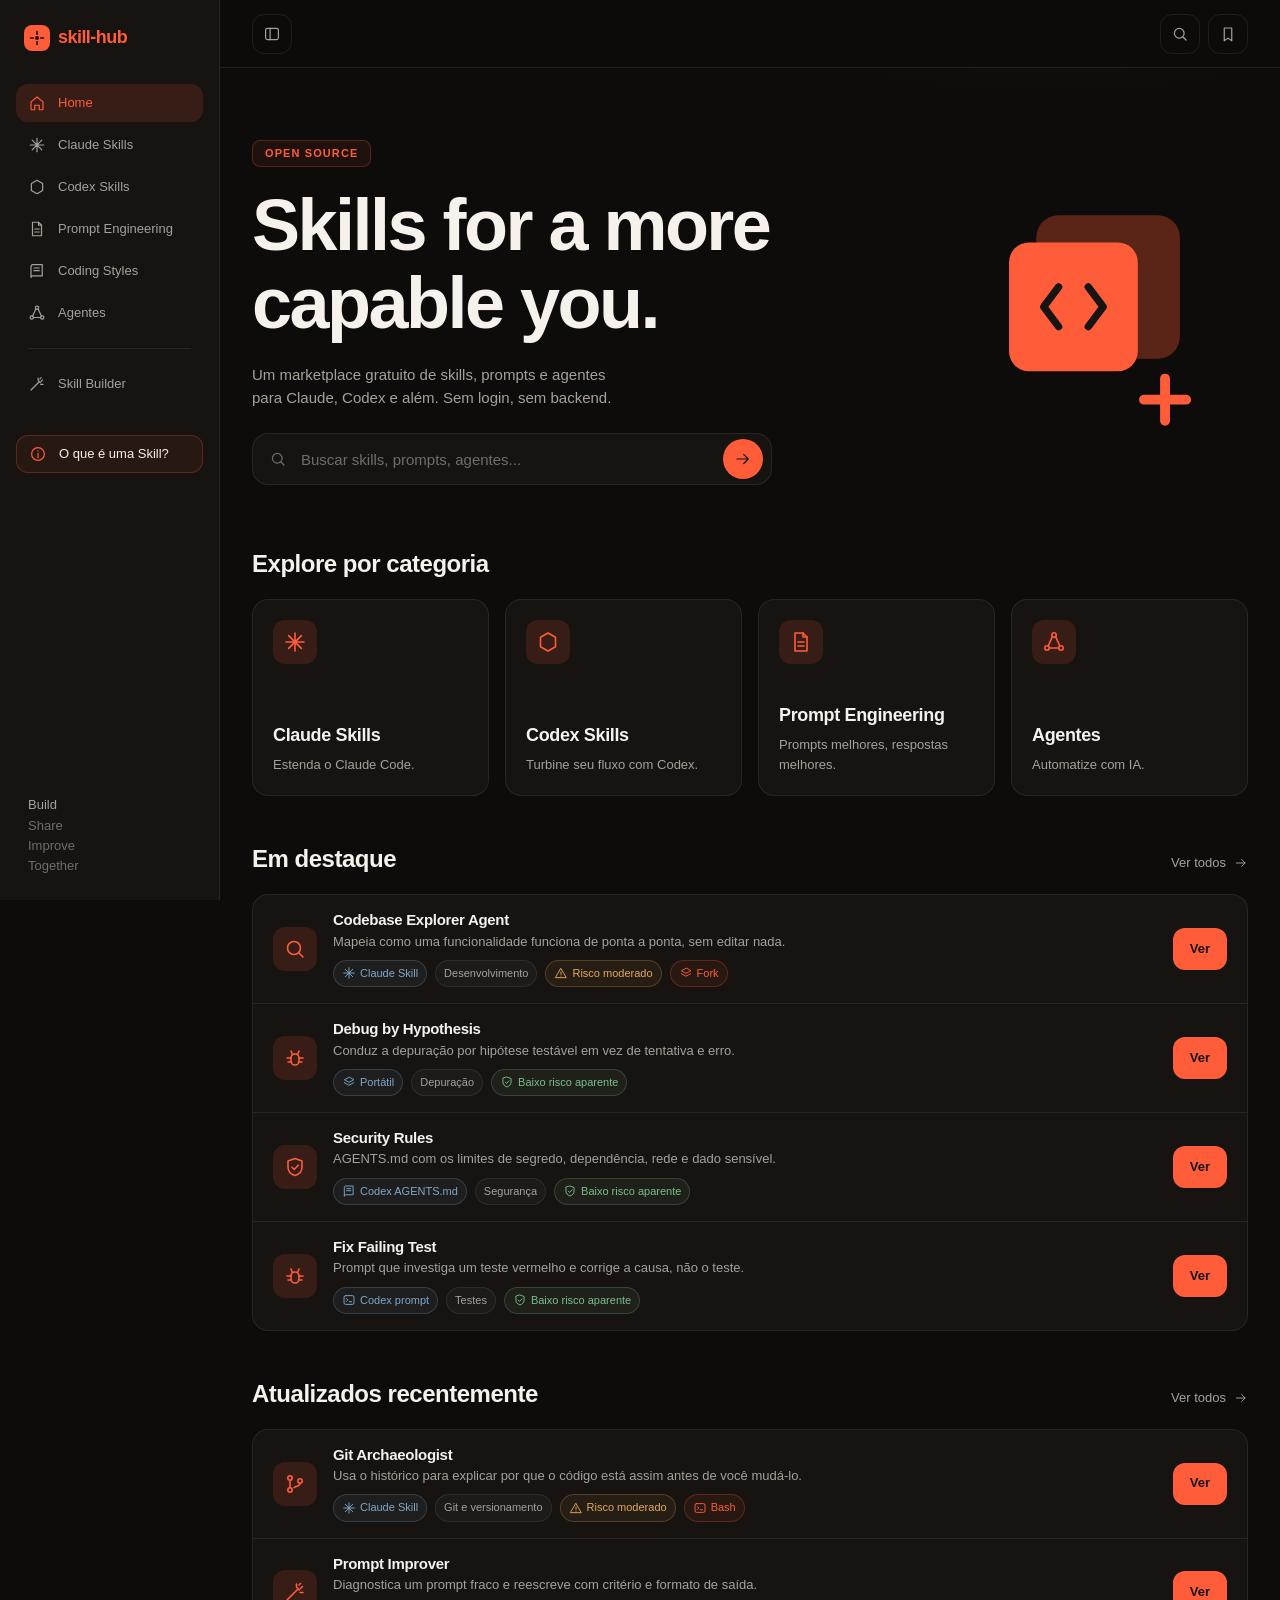
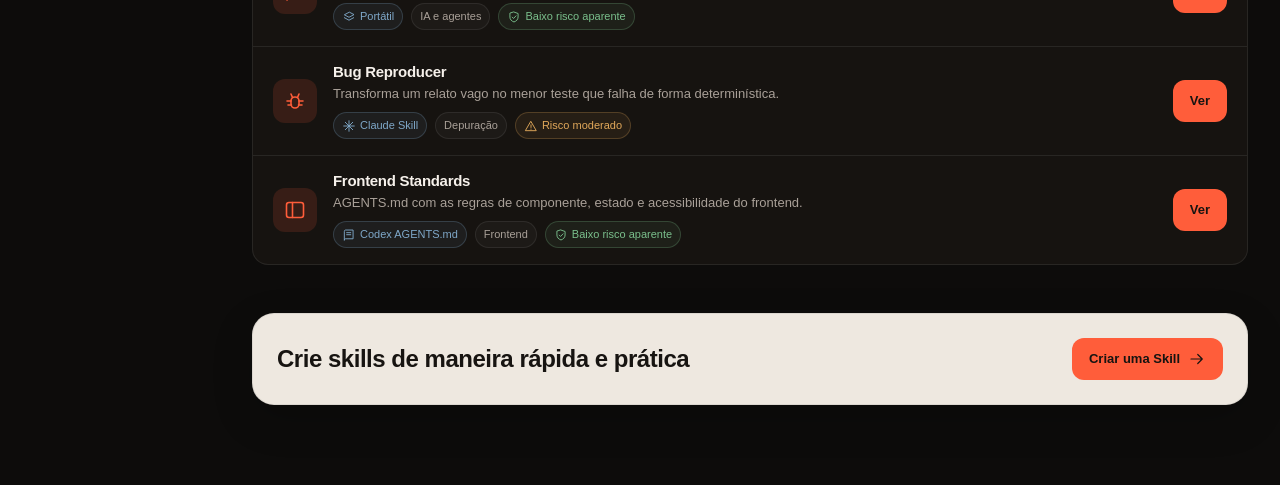
==== index.html @ 590c9e07 "feat: Skill Hub — marketplace estático de Skills, builder e coleções Aplicação de HTML, CSS e JavaSc" ====
<!doctype html>
<html lang="pt-BR">
<head>
  <meta charset="utf-8">
  <meta name="viewport" content="width=device-width,initial-scale=1">
  <title>Skill Hub — Marketplace gratuito de Skills</title>
  <meta name="description" content="Marketplace gratuito e estático de Claude Skills, Codex Skills, prompts e agentes, com um Skill Builder guiado para Claude Code. Sem login, sem backend.">
  <meta name="color-scheme" content="dark">
  <meta name="theme-color" content="#0d0c0b">

  <meta property="og:type" content="website">
  <meta property="og:title" content="Skill Hub — Marketplace gratuito de Skills">
  <meta property="og:description" content="Descubra, inspecione e crie Skills para Claude Code e Codex. Estático, gratuito e sem cadastro.">
  <meta property="og:image" content="assets/og-cover.svg">
  <meta name="twitter:card" content="summary_large_image">

  <link rel="icon" href="data:image/svg+xml,<svg xmlns='http://www.w3.org/2000/svg' viewBox='0 0 32 32'><rect width='32' height='32' rx='8' fill='%23ff5d3a'/><circle cx='16' cy='16' r='3.4' fill='%23171411'/><path d='M16 6v3.6M16 22.4V26M6 16h3.6M22.4 16H26' stroke='%23171411' stroke-width='3' stroke-linecap='round'/></svg>">

  <link rel="stylesheet" href="assets/css/01-tokens.css">
  <link rel="stylesheet" href="assets/css/02-base.css">
  <link rel="stylesheet" href="assets/css/03-layout.css">
  <link rel="stylesheet" href="assets/css/04-components.css">
  <link rel="stylesheet" href="assets/css/05-pages.css">
  <link rel="stylesheet" href="assets/css/06-utilities.css">
  <link rel="stylesheet" href="assets/css/07-responsive.css">
</head>
<body>
  <a class="u-skip-link" href="#app">Ir para o conteúdo</a>

  <div class="app-shell">
    <aside class="sidebar" id="sidebar">
      <a class="brand" href="#/home">
        <span class="brand__mark" data-icon="hub" aria-hidden="true"></span>
        <span class="brand__word">skill-hub</span>
      </a>

      <nav class="nav" id="main-nav" aria-label="Navegação principal">
        <a class="nav__link" href="#/home" data-route="home" data-icon="home"><span>Home</span></a>
        <a class="nav__link" href="#/claude-skills" data-route="claude-skills" data-icon="sparkle"><span>Claude Skills</span></a>
        <a class="nav__link" href="#/codex-skills" data-route="codex-skills" data-icon="hexagon"><span>Codex Skills</span></a>
        <a class="nav__link" href="#/prompt-engineering" data-route="prompt-engineering" data-icon="doc"><span>Prompt Engineering</span></a>
        <a class="nav__link" href="#/coding-styles" data-route="coding-styles" data-icon="book"><span>Coding Styles</span></a>
        <a class="nav__link" href="#/agents" data-route="agents" data-icon="graph"><span>Agentes</span></a>
        <span class="nav__divider" aria-hidden="true"></span>
        <a class="nav__link" href="#/skill-builder" data-route="skill-builder" data-icon="wand"><span>Skill Builder</span></a>
      </nav>

      <a class="sidebar__cta" href="#/what-is-a-skill" data-route="what-is-a-skill" data-icon="info">
        <span>O que é uma Skill?</span>
      </a>

      <div class="sidebar__footer">
        <span>Build</span>
        <span>Share</span>
        <span>Improve</span>
        <span>Together</span>
      </div>
    </aside>

    <main class="main">
      <header class="topbar">
        <button class="btn btn--icon topbar__toggle" id="sidebar-toggle" type="button"
                data-icon="panel" aria-controls="sidebar" aria-expanded="true"
                aria-label="Recolher menu" title="Recolher menu"></button>
        <div class="topbar__lead" id="topbar-lead"></div>
        <div class="topbar__actions" id="topbar-actions"></div>
      </header>
      <div class="page" id="app" tabindex="-1"></div>
    </main>
  </div>

  <div class="toast" id="toast" role="status" aria-live="polite"></div>
  <div id="dialog-root"></div>

  <noscript>
    <p class="noscript">O Skill Hub renderiza o catálogo e o Skill Builder no próprio navegador, sem backend. Ative o JavaScript para usá-lo.</p>
  </noscript>

  <script src="assets/js/data/claude-skills.js"></script>
  <script src="assets/js/data/claude-extra.js"></script>
  <script src="assets/js/data/codex-skills.js"></script>
  <script src="assets/js/data/codex-extra.js"></script>
  <script src="assets/js/data/prompts.js"></script>
  <script src="assets/js/data/prompts-extra.js"></script>
  <script src="assets/js/data/agents.js"></script>
  <script src="assets/js/data/agents-extra.js"></script>
  <script src="assets/js/data/coding-styles.js"></script>
  <script src="assets/js/core.js"></script>
  <script src="assets/js/icons.js"></script>
  <script src="assets/js/formats.js"></script>
  <script src="assets/js/zip.js"></script>
  <script src="assets/js/markdown.js"></script>
  <script src="assets/js/components.js"></script>
  <script src="assets/js/catalog.js"></script>
  <script src="assets/js/router.js"></script>
  <script src="assets/js/pages/home.js"></script>
  <script src="assets/js/pages/listing.js"></script>
  <script src="assets/js/pages/detail.js"></script>
  <script src="assets/js/builder/state.js"></script>
  <script src="assets/js/builder/serialize.js"></script>
  <script src="assets/js/builder/validate.js"></script>
  <script src="assets/js/builder/steps.js"></script>
  <script src="assets/js/builder/export.js"></script>
  <script src="assets/js/pages/builder.js"></script>
  <script src="assets/js/deck/camera.js"></script>
  <script src="assets/js/deck/steps.js"></script>
  <script src="assets/js/pages/deck.js"></script>
  <script src="assets/js/pages/coding-styles.js"></script>
  <script src="assets/js/app.js"></script>
</body>
</html>
---- assets/css/01-tokens.css ----
/* ==========================================================================
   01 · Tokens — única fonte de verdade visual do Skill Hub.
   Referência: docs/DESIGN_SYSTEM.md §2–§6, §20. Nenhum valor visual novo deve
   ser escrito fora deste arquivo quando existir token equivalente (ADR-005).
   ========================================================================== */

:root {
  color-scheme: dark;

  /* --- Neutros escuros ---------------------------------------------------- */
  --color-bg: #0d0c0b;
  --color-bg-soft: #11100e;
  --color-bg-blur: rgba(13, 12, 11, .88);
  --color-surface: #161310;
  --color-surface-2: #1c1815;
  --color-surface-3: #241e1a;
  --color-border: rgba(255, 255, 255, .08);
  --color-border-strong: rgba(255, 255, 255, .14);
  --color-overlay: rgba(6, 5, 5, .68);

  /* --- Accent ------------------------------------------------------------- */
  --color-accent: #ff5d3a;
  --color-accent-hover: #ff704f;
  --color-accent-deep: #a83e25;
  --color-accent-soft: rgba(255, 93, 58, .14);
  --color-accent-faint: rgba(255, 93, 58, .08);
  --color-accent-line: rgba(255, 93, 58, .25);
  --color-accent-rail: rgba(255, 93, 58, .55);
  --color-accent-ring: rgba(255, 93, 58, .1);

  /* --- Claros ------------------------------------------------------------- */
  --color-paper: #eee8e0;
  --color-paper-2: #f7f2ec;
  --color-paper-border: rgba(0, 0, 0, .08);
  --color-ink: #171411;
  --color-ink-muted: rgba(23, 20, 17, .66);
  --color-text: #f6f1eb;
  --color-text-muted: #a9a098;
  --color-text-faint: #746d66;

  /* --- Semânticas --------------------------------------------------------- */
  --color-success: #7abf8c;
  --color-success-soft: rgba(122, 191, 140, .08);
  --color-success-line: rgba(122, 191, 140, .24);
  --color-warning: #e1a85a;
  --color-warning-soft: rgba(225, 168, 90, .08);
  --color-warning-line: rgba(225, 168, 90, .24);
  --color-danger: #e66b62;
  --color-danger-soft: rgba(230, 107, 98, .08);
  --color-danger-line: rgba(230, 107, 98, .24);
  --color-info: #7fa8c9;
  --color-info-soft: rgba(127, 168, 201, .08);
  --color-info-line: rgba(127, 168, 201, .24);

  /* --- Código ------------------------------------------------------------- */
  --color-code-bg: #090807;
  --color-code-text: #ddd5cb;

  /* --- Tipografia --------------------------------------------------------- */
  --font-sans: ui-sans-serif, -apple-system, BlinkMacSystemFont, "Segoe UI", sans-serif;
  --font-mono: "SFMono-Regular", Consolas, "Liberation Mono", monospace;

  --text-xs: 11px;
  --text-sm: 13px;
  --text-md: 15px;
  --text-lg: 18px;
  --text-xl: 24px;
  --text-2xl: 34px;
  --text-hero: clamp(42px, 6vw, 72px);

  --leading-tight: 1.08;
  --leading-snug: 1.25;
  --leading-normal: 1.55;

  /* --- Spacing (base 4px) ------------------------------------------------- */
  --space-1: 4px;
  --space-2: 8px;
  --space-3: 12px;
  --space-4: 16px;
  --space-5: 20px;
  --space-6: 24px;
  --space-8: 32px;
  --space-10: 40px;
  --space-12: 48px;
  --space-16: 64px;
  --space-20: 80px;

  /* --- Radius ------------------------------------------------------------- */
  --radius-sm: 8px;
  --radius-md: 12px;
  --radius-lg: 16px;
  --radius-xl: 22px;
  --radius-pill: 999px;

  /* --- Elevação ----------------------------------------------------------- */
  --shadow-card: 0 14px 40px rgba(0, 0, 0, .18);
  --shadow-float: 0 18px 55px rgba(0, 0, 0, .28);

  /* --- Motion ------------------------------------------------------------- */
  --duration-fast: 140ms;
  --duration-normal: 220ms;
  --duration-slow: 360ms;
  --ease-standard: cubic-bezier(.2, .8, .2, 1);

  /* Voo de câmera da apresentação (#/what-is-a-skill), e só dela. O DESIGN_SYSTEM
     §20 mapeia motion em 140–360ms porque trata de cromo de interface: hover,
     troca de passo, drawer. Aqui o movimento é o conteúdo — é ele que mostra de
     onde para onde a atenção foi. Mesmo assim a duração é proporcional à
     distância: salto curto fica no piso, só travessia entre capítulos chega ao
     teto. Nada do app fica mais lento por causa destes tokens. */
  /* Lidos também pelo JS, via getComputedStyle — uma varredura por `var()` não
     os encontra, mas eles não estão sem uso. */
  --duration-camera: 420ms;
  --duration-camera-max: 900ms;
  /* Ease-out de cauda longa: sai rápido e freia devagar. Uma curva simétrica
     fica arrastada nos voos mais longos. */
  --ease-camera: cubic-bezier(.32, .72, 0, 1);

  /* --- Layout ------------------------------------------------------------- */
  --sidebar-width: 220px;
  --sidebar-rail: 76px;
  --topbar-height: 68px;
  --page-max: 1440px;
  --page-pad: var(--space-8);
  --control-height: 44px;
  --control-height-lg: 52px;

  /* Apresentação. A altura da barra é FIXA de propósito: se a legenda pudesse
     crescer para duas linhas, o viewport encolheria, a escala de enquadramento
     mudaria e a câmera saltaria entre passos sem motivo visível. */
  --deck-shell-h: 100vh;
  --deck-bar-h: 88px;
  --deck-inset: var(--space-8);

  /* Breakpoints não viram token: `@media` não resolve custom properties.
     Os valores de DESIGN_SYSTEM §7 vivem em 07-responsive.css — mobile 768px,
     tablet 1180px, wide 1480px. */
}
---- assets/css/02-base.css ----
/* ==========================================================================
   02 · Base — reset, tipografia, foco e reduced-motion.
   ========================================================================== */

*,
*::before,
*::after { box-sizing: border-box; }

html {
  background: var(--color-bg);
  -webkit-text-size-adjust: 100%;
}

body {
  margin: 0;
  min-height: 100vh;
  background:
    radial-gradient(900px 520px at 82% -10%, var(--color-accent-faint), transparent 62%),
    var(--color-bg);
  color: var(--color-text);
  font-family: var(--font-sans);
  font-size: var(--text-md);
  line-height: var(--leading-normal);
  -webkit-font-smoothing: antialiased;
  -moz-osx-font-smoothing: grayscale;
}

h1, h2, h3, h4, p, figure, blockquote, dl, dd { margin: 0; }
ul, ol { margin: 0; padding: 0; list-style: none; }

h1, h2, h3, h4 {
  font-weight: 600;
  letter-spacing: -.02em;
  line-height: var(--leading-snug);
}

a {
  color: inherit;
  text-decoration: none;
}

button, input, select, textarea {
  font: inherit;
  color: inherit;
}

button {
  cursor: pointer;
  background: none;
  border: 0;
}

button, a { -webkit-tap-highlight-color: transparent; }

button[disabled],
.btn[disabled] {
  cursor: not-allowed;
  opacity: .45;
}

img, svg { display: block; max-width: 100%; }

/* Um `display` de autor vence o `display: none` do atributo hidden na folha do
   navegador, então o atributo precisa desta garantia para valer sempre. */
[hidden] { display: none !important; }

code, pre, kbd, samp { font-family: var(--font-mono); }

hr {
  border: 0;
  border-top: 1px solid var(--color-border);
  margin: var(--space-6) 0;
}

::selection {
  background: rgba(255, 93, 58, .35);
  color: var(--color-text);
}

:focus-visible {
  outline: 2px solid var(--color-accent);
  outline-offset: 3px;
  border-radius: var(--radius-sm);
}

/* Remove o anel duplo quando o próprio componente já desenha o foco. */
.input:focus-visible,
.select:focus-visible,
.textarea:focus-visible { outline: none; }

@media (prefers-reduced-motion: reduce) {
  *,
  *::before,
  *::after {
    animation-duration: .01ms !important;
    animation-iteration-count: 1 !important;
    transition-duration: .01ms !important;
    scroll-behavior: auto !important;
  }
}
---- assets/css/03-layout.css ----
/* ==========================================================================
   03 · Layout — shell, sidebar, topbar, área de página e grids.
   ========================================================================== */

.u-skip-link {
  position: fixed;
  top: var(--space-3);
  left: var(--space-3);
  z-index: 80;
  padding: var(--space-3) var(--space-4);
  border-radius: var(--radius-md);
  background: var(--color-accent);
  color: var(--color-ink);
  font-size: var(--text-sm);
  font-weight: 600;
  transform: translateY(-160%);
  transition: transform var(--duration-fast) var(--ease-standard);
}
.u-skip-link:focus-visible { transform: translateY(0); }

.app-shell {
  display: grid;
  grid-template-columns: var(--sidebar-width) minmax(0, 1fr);
  min-height: 100vh;
}

/* --- Sidebar colapsável ---------------------------------------------------- */

/* A transição só entra depois do primeiro paint (classe posta pelo JS), senão
   o estado recuperado do localStorage animaria na carga, o que parece bug. */
.app-shell.is-animated {
  transition: grid-template-columns var(--duration-normal) var(--ease-standard);
}
.app-shell.is-animated .sidebar,
.app-shell.is-animated .brand,
.app-shell.is-animated .nav__link,
.app-shell.is-animated .sidebar__cta,
.app-shell.is-animated .sidebar__footer {
  transition: padding var(--duration-normal) var(--ease-standard),
              gap var(--duration-normal) var(--ease-standard),
              max-height var(--duration-normal) var(--ease-standard),
              opacity var(--duration-fast) var(--ease-standard);
}
/* O rótulo encolhe a própria largura junto com a coluna: é isso que dá a
   sensação de deslizar e encaixar, em vez de o texto sumir no lugar. */
.app-shell.is-animated .brand__word,
.app-shell.is-animated .nav__link span,
.app-shell.is-animated .sidebar__cta span {
  transition: max-width var(--duration-normal) var(--ease-standard),
              opacity var(--duration-fast) var(--ease-standard);
}

.brand__word,
.nav__link span,
.sidebar__cta span {
  max-width: 160px;
  overflow: hidden;
  white-space: nowrap;
}

/* Recolhido: a coluna vira bitola de ícones. Os rótulos precisam perder a
   LARGURA, não só a opacidade — com opacity sozinha eles continuam ocupando
   espaço e empurram a marca para fora da bitola. */
.app-shell[data-sidebar="collapsed"] { --sidebar-width: var(--sidebar-rail); }
.app-shell[data-sidebar="collapsed"] .brand__word,
.app-shell[data-sidebar="collapsed"] .nav__link span,
.app-shell[data-sidebar="collapsed"] .sidebar__cta span {
  max-width: 0;
  opacity: 0;
}
.app-shell[data-sidebar="collapsed"] .sidebar__footer {
  max-height: 0;
  opacity: 0;
  overflow: hidden;
  pointer-events: none;
}
.app-shell[data-sidebar="collapsed"] .sidebar { padding-left: var(--space-2); padding-right: var(--space-2); }
.app-shell[data-sidebar="collapsed"] .brand { justify-content: center; gap: 0; padding: 0; }
.app-shell[data-sidebar="collapsed"] .nav__link { justify-content: center; gap: 0; padding: 0; }
.app-shell[data-sidebar="collapsed"] .sidebar__cta { justify-content: center; gap: 0; padding: 0; }
.app-shell[data-sidebar="collapsed"] .nav__divider { margin-left: var(--space-2); margin-right: var(--space-2); }

/* --- Modo apresentação ---------------------------------------------------- */

/* A apresentação (#/what-is-a-skill) precisa da tela inteira, então recolhe a
   sidebar até zero. Não é um estado novo de animação: reusa a MESMA transição de
   grid-template-columns da sidebar colapsável, então abrir a apresentação desliza
   e encaixa com o movimento da casa.

   O atributo é posto por pages/deck.js e removido no teardown. Ele NÃO grava nada
   em skillhub.ui.v1: ao sair, o data-sidebar que já estava lá volta a mandar e a
   preferência real da pessoa continua intacta. É por isso que o botão de recolher
   fica escondido aqui — clicá-lo gravaria a preferência sem efeito visível, já que
   esta regra ganha de qualquer jeito.

   Sobre o seletor: o concorrente NÃO é o `:root` das media queries de
   07-responsive.css. Declaração no próprio elemento sempre ganha de valor
   herdado, então especificidade nem chega a ser comparada ali. Quem disputa é
   `.app-shell[data-sidebar="collapsed"]`, acima neste arquivo: mesmo elemento e
   especificidade idêntica (0,2,0), decidida por ordem de origem. O
   `[data-sidebar]` a mais sobe para (0,3,0) e torna o estado independente da
   ordem — sem ele, mover este bloco para cima daquele deixaria a sidebar travada
   na bitola de 76px para quem a tem recolhida. */
.app-shell[data-deck="on"][data-sidebar] { --sidebar-width: 0px; }

/* Uma coluna de largura zero esconde a sidebar mas NÃO a tira da ordem de
   tabulação: a marca e os seis links continuam focáveis, e o foco desaparece num
   ponto invisível na borda esquerda. `visibility: hidden` resolve em todos os
   engines e, diferente de `display: none`, preserva o deslizar dos rótulos. */
.app-shell[data-deck="on"] .sidebar {
  visibility: hidden;
  border-right-width: 0;
}
.app-shell[data-deck="on"] .topbar__toggle { display: none; }

/* Altura definida na shell, e não `calc(100vh - var(--topbar-height))`: aquele
   token é um `min-height` da topbar, então a conta erraria assim que a barra
   crescesse. Com flex, a página fica exatamente com a altura que sobrar. */
.app-shell[data-deck="on"] { height: var(--deck-shell-h); }
.app-shell[data-deck="on"] .main { min-height: 0; }
/* Sangra até a borda e passa a ser contêiner flex: é o que dá altura definida ao
   viewport da apresentação. Sem `overflow: hidden` aqui, o canvas — que é bem
   maior que a tela — geraria barra de rolagem horizontal no documento. */
.app-shell[data-deck="on"] .page {
  display: flex;
  flex-direction: column;
  min-height: 0;
  max-width: none;
  padding: 0;
  overflow: hidden;
}

/* --- Sidebar -------------------------------------------------------------- */

.sidebar {
  position: sticky;
  top: 0;
  align-self: start;
  display: flex;
  flex-direction: column;
  gap: var(--space-8);
  height: 100vh;
  padding: var(--space-6) var(--space-4);
  border-right: 1px solid var(--color-border);
  background: var(--color-surface);
  /* Clipar na horizontal é o que faz os rótulos "entrarem" na bitola. */
  overflow-x: hidden;
  overflow-y: auto;
}

.brand {
  display: inline-flex;
  align-items: center;
  gap: var(--space-2);
  padding: 0 var(--space-2);
  font-size: var(--text-lg);
  font-weight: 700;
  letter-spacing: -.03em;
  color: var(--color-accent);
}
.brand__mark {
  display: grid;
  place-items: center;
  width: 26px;
  height: 26px;
  border-radius: var(--radius-sm);
  background: var(--color-accent);
  color: var(--color-ink);
  font-size: var(--text-sm);
  font-weight: 800;
}

.nav {
  display: flex;
  flex-direction: column;
  gap: var(--space-1);
}
.nav__link {
  display: flex;
  align-items: center;
  gap: var(--space-3);
  min-height: 38px;
  padding: 0 var(--space-3);
  border-radius: var(--radius-md);
  color: var(--color-text-muted);
  font-size: var(--text-sm);
  transition: background var(--duration-fast) var(--ease-standard),
              color var(--duration-fast) var(--ease-standard);
}
.nav__link .icon { flex: 0 0 auto; }
.nav__link:hover {
  background: var(--color-surface-2);
  color: var(--color-text);
}
.nav__link[aria-current="page"] {
  background: var(--color-accent-soft);
  color: var(--color-accent);
}
.nav__divider {
  height: 1px;
  margin: var(--space-3) var(--space-3);
  background: var(--color-border);
}

/* Botão no fim do menu, para a apresentação. Fica FORA de #main-nav de
   propósito: a navegação continua com exatamente os seis itens que o
   docs/PRD.md §5 fixa, e este tem aparência de botão, não de item de lista.
   Mesmo assim carrega data-route, então o router marca aria-current nele como
   em qualquer alvo de rota. */
.sidebar__cta {
  display: flex;
  align-items: center;
  gap: var(--space-3);
  min-height: 38px;
  padding: 0 var(--space-3);
  border: 1px solid var(--color-accent-line);
  border-radius: var(--radius-md);
  background: var(--color-accent-faint);
  color: var(--color-text);
  font-size: var(--text-sm);
  transition: background var(--duration-fast) var(--ease-standard),
              border-color var(--duration-fast) var(--ease-standard),
              color var(--duration-fast) var(--ease-standard);
}
.sidebar__cta .icon {
  flex: 0 0 auto;
  color: var(--color-accent);
}
.sidebar__cta:hover {
  border-color: var(--color-accent);
  background: var(--color-accent-soft);
}
.sidebar__cta[aria-current="page"] {
  border-color: var(--color-accent);
  background: var(--color-accent-soft);
  color: var(--color-accent);
}

.sidebar__footer {
  margin-top: auto;
  display: flex;
  flex-direction: column;
  padding: 0 var(--space-3);
  color: var(--color-text-faint);
  font-size: var(--text-sm);
}
.sidebar__footer span:first-child { color: var(--color-text-muted); }

/* --- Main ---------------------------------------------------------------- */

.main {
  display: flex;
  flex-direction: column;
  min-width: 0;
}

.topbar {
  position: sticky;
  top: 0;
  z-index: 20;
  display: flex;
  align-items: center;
  justify-content: space-between;
  gap: var(--space-4);
  min-height: var(--topbar-height);
  padding: 0 var(--page-pad);
  border-bottom: 1px solid var(--color-border);
  background: var(--color-bg-blur);
  backdrop-filter: blur(16px);
}
/* O botão de recolher só faz sentido onde a sidebar tem duas larguras: abaixo
   de 1180px ela já é bitola de ícones por media query. */
.topbar__toggle { flex: 0 0 auto; margin-right: var(--space-2); }

.topbar__lead {
  display: flex;
  align-items: center;
  gap: var(--space-3);
  min-width: 0;
  flex: 1;
  overflow: hidden;
  color: var(--color-text-muted);
  font-size: var(--text-sm);
}
/* A topbar é uma linha só: um nome comprido trunca aqui. Quebrar linha
   aumentaria a altura da barra e empurrar as ações as tiraria da tela. */
.topbar__lead span {
  min-width: 0;
  overflow: hidden;
  white-space: nowrap;
  text-overflow: ellipsis;
}
.topbar__lead svg,
.topbar__lead .badge { flex: 0 0 auto; }
.topbar__actions {
  display: flex;
  align-items: center;
  gap: var(--space-2);
}

.page {
  flex: 1;
  width: 100%;
  max-width: var(--page-max);
  padding: var(--space-10) var(--page-pad) var(--space-20);
}
.page:focus { outline: none; }

.page-header {
  position: relative;
  display: flex;
  align-items: flex-start;
  justify-content: space-between;
  gap: var(--space-8);
  margin-bottom: var(--space-8);
}
.page-header__text { max-width: 60ch; }
.page-title {
  margin: var(--space-3) 0 var(--space-2);
  font-size: var(--text-2xl);
  font-weight: 700;
}
.page-copy {
  color: var(--color-text-muted);
  font-size: var(--text-md);
}
.page-header__art {
  flex: 0 0 auto;
  color: var(--color-accent);
  opacity: .9;
}

.section { margin-top: var(--space-12); }
.section__head {
  display: flex;
  align-items: baseline;
  justify-content: space-between;
  gap: var(--space-4);
  margin-bottom: var(--space-5);
}
.section__title {
  font-size: var(--text-xl);
  font-weight: 600;
}
.section__link {
  display: inline-flex;
  align-items: center;
  gap: var(--space-2);
  color: var(--color-text-muted);
  font-size: var(--text-sm);
  transition: color var(--duration-fast) var(--ease-standard);
}
.section__link:hover { color: var(--color-accent); }

/* --- Grids --------------------------------------------------------------- */

.grid { display: grid; gap: var(--space-4); }
.grid--4 { grid-template-columns: repeat(4, minmax(0, 1fr)); }
.grid--3 { grid-template-columns: repeat(3, minmax(0, 1fr)); }
.grid--2 { grid-template-columns: repeat(2, minmax(0, 1fr)); }

.split {
  display: grid;
  grid-template-columns: minmax(0, 1fr) 340px;
  gap: var(--space-6);
  align-items: start;
}

/* Sem isto, um item de grid não encolhe abaixo do min-content dos filhos — e um
   <pre white-space: pre> com linha longa estoura a coluna em vez de rolar. */
.split > *,
.grid > * { min-width: 0; }
---- assets/css/04-components.css ----
/* ==========================================================================
   04 · Components — nomes canônicos do design system.
   Antes de criar uma classe nova, reutilizar as daqui (CLAUDE.md §Componentes).
   ========================================================================== */

/* --- Ícones --------------------------------------------------------------- */

.icon {
  width: 18px;
  height: 18px;
  stroke: currentColor;
  fill: none;
  stroke-width: 1.6;
  stroke-linecap: round;
  stroke-linejoin: round;
}
.icon--sm { width: 14px; height: 14px; }
.icon--lg { width: 24px; height: 24px; }
.icon--xl { width: 30px; height: 30px; stroke-width: 1.4; }

/* --- Eyebrow -------------------------------------------------------------- */

.eyebrow {
  display: inline-flex;
  align-items: center;
  gap: var(--space-2);
  padding: var(--space-1) var(--space-3);
  border: 1px solid var(--color-accent-line);
  border-radius: var(--radius-sm);
  background: var(--color-accent-faint);
  color: var(--color-accent);
  font-size: var(--text-xs);
  font-weight: 600;
  letter-spacing: .1em;
  text-transform: uppercase;
}

/* --- Buttons -------------------------------------------------------------- */

.btn {
  display: inline-flex;
  align-items: center;
  justify-content: center;
  gap: var(--space-2);
  min-height: 42px;
  padding: 0 var(--space-4);
  border: 1px solid transparent;
  border-radius: var(--radius-md);
  font-size: var(--text-sm);
  font-weight: 600;
  white-space: nowrap;
  transition: transform var(--duration-fast) var(--ease-standard),
              background var(--duration-fast) var(--ease-standard),
              border-color var(--duration-fast) var(--ease-standard),
              color var(--duration-fast) var(--ease-standard);
}
.btn:hover:not([disabled]) { transform: translateY(-1px); }
.btn:active:not([disabled]) { transform: translateY(0); }

.btn--primary {
  background: var(--color-accent);
  color: var(--color-ink);
}
.btn--primary:hover:not([disabled]) { background: var(--color-accent-hover); }

.btn--secondary {
  background: var(--color-surface-2);
  border-color: var(--color-border-strong);
  color: var(--color-text);
}
.btn--secondary:hover:not([disabled]) { background: var(--color-surface-3); }

.btn--ghost {
  background: transparent;
  color: var(--color-text-muted);
}
.btn--ghost:hover:not([disabled]) {
  background: var(--color-surface-2);
  color: var(--color-text);
}

.btn--danger {
  background: var(--color-danger-soft);
  border-color: var(--color-danger-line);
  color: var(--color-danger);
}

.btn--icon {
  width: 40px;
  min-height: 40px;
  padding: 0;
  border-radius: var(--radius-md);
  background: transparent;
  border-color: var(--color-border);
  color: var(--color-text-muted);
}
.btn--icon:hover:not([disabled]) {
  background: var(--color-surface-2);
  color: var(--color-text);
}
.btn--icon.is-active {
  background: var(--color-accent-soft);
  border-color: var(--color-accent-line);
  color: var(--color-accent);
}

.btn--round {
  width: 40px;
  min-height: 40px;
  padding: 0;
  border-radius: var(--radius-pill);
  background: var(--color-accent);
  color: var(--color-ink);
}
.btn--round:hover:not([disabled]) { background: var(--color-accent-hover); }

.btn--block { width: 100%; }

.btn-row {
  display: flex;
  flex-wrap: wrap;
  gap: var(--space-2);
}

/* --- Cards ---------------------------------------------------------------- */

.card {
  padding: var(--space-5);
  border: 1px solid var(--color-border);
  border-radius: var(--radius-lg);
  background: var(--color-surface);
}
.card--flush { padding: 0; overflow: hidden; }
.card--editorial {
  display: flex;
  flex-direction: column;
  justify-content: space-between;
  gap: var(--space-8);
  min-height: 200px;
}
/* O único card off-white do app (DESIGN_SYSTEM §12): raio de hero e sombra
   discreta, para descolar do fundo escuro sem virar destaque agressivo. */
.card--paper {
  padding: var(--space-6);
  border-radius: var(--radius-xl);
  background: var(--color-paper);
  border-color: var(--color-paper-border);
  color: var(--color-ink);
  box-shadow: var(--shadow-card);
}
.card--paper.card--link:hover { background: var(--color-paper-2); }
.card--link {
  transition: transform var(--duration-fast) var(--ease-standard),
              border-color var(--duration-fast) var(--ease-standard);
}
.card--link:hover {
  transform: translateY(-2px);
  border-color: var(--color-border-strong);
}
.card--paper.card--link:hover { border-color: rgba(0, 0, 0, .16); }

.card__icon {
  display: grid;
  place-items: center;
  width: 44px;
  height: 44px;
  border-radius: var(--radius-md);
  background: var(--color-accent-soft);
  color: var(--color-accent);
}
.card--paper .card__icon {
  background: var(--color-accent);
  color: var(--color-ink);
}
.card__title {
  margin-bottom: var(--space-1);
  font-size: var(--text-lg);
}

/* Texto vindo do catálogo pode ser um token longo sem espaço. Sem isto, um
   nome de 120 caracteres estoura a página em vez de quebrar. */
.card__title,
.skill-card__title,
.empty__title,
.page-title { overflow-wrap: anywhere; }
.card__copy {
  color: var(--color-text-muted);
  font-size: var(--text-sm);
}
.card--paper .card__copy { color: var(--color-ink-muted); }

.card__head {
  display: flex;
  align-items: center;
  justify-content: space-between;
  gap: var(--space-4);
  margin-bottom: var(--space-4);
}
.card__label {
  color: var(--color-text-faint);
  font-size: var(--text-xs);
  font-weight: 600;
  letter-spacing: .08em;
  text-transform: uppercase;
}

/* --- Badges e chips ------------------------------------------------------- */

.badge {
  display: inline-flex;
  align-items: center;
  gap: var(--space-1);
  min-width: 0;
  max-width: 100%;
  padding: var(--space-1) var(--space-2);
  border: 1px solid var(--color-border);
  border-radius: var(--radius-pill);
  background: rgba(255, 255, 255, .03);
  color: var(--color-text-muted);
  font-size: var(--text-xs);
  white-space: nowrap;
}
/* Uma tag absurdamente longa é truncada em vez de esticar a linha. */
.badge > span {
  overflow: hidden;
  text-overflow: ellipsis;
}
.badge--accent {
  border-color: var(--color-accent-line);
  background: var(--color-accent-faint);
  color: var(--color-accent);
}
.badge--low {
  border-color: var(--color-success-line);
  background: var(--color-success-soft);
  color: var(--color-success);
}
.badge--moderate {
  border-color: var(--color-warning-line);
  background: var(--color-warning-soft);
  color: var(--color-warning);
}
.badge--elevated {
  border-color: var(--color-danger-line);
  background: var(--color-danger-soft);
  color: var(--color-danger);
}
.badge--info {
  border-color: var(--color-info-line);
  background: var(--color-info-soft);
  color: var(--color-info);
}
.card--paper .badge {
  border-color: var(--color-paper-border);
  background: rgba(0, 0, 0, .04);
  color: var(--color-ink-muted);
}

.badge-row {
  display: flex;
  flex-wrap: wrap;
  gap: var(--space-2);
}

.chips {
  display: flex;
  flex-wrap: wrap;
  gap: var(--space-2);
}
.chip {
  display: inline-flex;
  align-items: center;
  min-height: 32px;
  padding: 0 var(--space-3);
  border: 1px solid var(--color-border);
  border-radius: var(--radius-pill);
  background: transparent;
  color: var(--color-text-muted);
  font-size: var(--text-sm);
  white-space: nowrap;
  transition: background var(--duration-fast) var(--ease-standard),
              color var(--duration-fast) var(--ease-standard),
              border-color var(--duration-fast) var(--ease-standard);
}
.chip:hover { color: var(--color-text); border-color: var(--color-border-strong); }
.chip[aria-pressed="true"] {
  background: var(--color-accent);
  border-color: var(--color-accent);
  color: var(--color-ink);
  font-weight: 600;
}

/* --- Segmented control --------------------------------------------------- */

.segmented {
  display: inline-flex;
  padding: var(--space-1);
  border: 1px solid var(--color-border);
  border-radius: var(--radius-md);
  background: var(--color-surface-2);
}
.segmented__option {
  min-height: 32px;
  padding: 0 var(--space-4);
  border-radius: var(--radius-sm);
  color: var(--color-text-muted);
  font-size: var(--text-sm);
  transition: background var(--duration-fast) var(--ease-standard),
              color var(--duration-fast) var(--ease-standard);
}
.segmented__option[aria-pressed="true"] {
  background: var(--color-accent-soft);
  color: var(--color-accent);
  font-weight: 600;
}

/* --- Form fields --------------------------------------------------------- */

.field { display: grid; gap: var(--space-2); }
.field--full { grid-column: 1 / -1; }
.field__label {
  color: var(--color-text-muted);
  font-size: var(--text-sm);
  font-weight: 500;
}
.field__req { color: var(--color-accent); }
.field__hint {
  color: var(--color-text-faint);
  font-size: var(--text-xs);
}

.input,
.select,
.textarea {
  width: 100%;
  border: 1px solid var(--color-border);
  border-radius: var(--radius-md);
  background: var(--color-surface-2);
  color: var(--color-text);
  padding: 0 var(--space-4);
  transition: border-color var(--duration-fast) var(--ease-standard),
              box-shadow var(--duration-fast) var(--ease-standard);
}
.input, .select { height: var(--control-height); }
.textarea {
  min-height: 120px;
  padding: var(--space-3) var(--space-4);
  resize: vertical;
  line-height: var(--leading-normal);
}
.textarea--code {
  min-height: 260px;
  font-family: var(--font-mono);
  font-size: var(--text-sm);
}
.input::placeholder,
.textarea::placeholder { color: var(--color-text-faint); }
.input:focus,
.select:focus,
.textarea:focus {
  border-color: var(--color-accent);
  box-shadow: 0 0 0 3px var(--color-accent-ring);
}
.input.is-invalid,
.textarea.is-invalid { border-color: var(--color-danger); }

.select {
  appearance: none;
  padding-right: var(--space-10);
  background-image: linear-gradient(45deg, transparent 50%, var(--color-text-muted) 50%),
                    linear-gradient(135deg, var(--color-text-muted) 50%, transparent 50%);
  background-position: calc(100% - 20px) 20px, calc(100% - 15px) 20px;
  background-size: 5px 5px, 5px 5px;
  background-repeat: no-repeat;
}

.form-grid {
  display: grid;
  grid-template-columns: repeat(2, minmax(0, 1fr));
  gap: var(--space-4);
}

/* --- Switch --------------------------------------------------------------- */

.switch-row {
  display: flex;
  align-items: center;
  justify-content: space-between;
  gap: var(--space-4);
  padding: var(--space-4);
  border: 1px solid var(--color-border);
  border-radius: var(--radius-md);
  background: var(--color-surface-2);
}
.switch-row__text { display: grid; gap: var(--space-1); }
.switch-row__title { font-size: var(--text-sm); font-weight: 500; }
.switch-row__hint { color: var(--color-text-faint); font-size: var(--text-xs); }

.switch {
  position: relative;
  flex: 0 0 auto;
  width: 44px;
  height: 26px;
  border: 1px solid var(--color-border-strong);
  border-radius: var(--radius-pill);
  background: var(--color-surface-3);
  transition: background var(--duration-fast) var(--ease-standard),
              border-color var(--duration-fast) var(--ease-standard);
}
.switch::before {
  content: "";
  position: absolute;
  top: 3px;
  left: 3px;
  width: 18px;
  height: 18px;
  border-radius: 50%;
  background: var(--color-text-muted);
  transition: transform var(--duration-fast) var(--ease-standard),
              background var(--duration-fast) var(--ease-standard);
}
.switch[aria-checked="true"] {
  background: var(--color-accent);
  border-color: var(--color-accent);
}
.switch[aria-checked="true"]::before {
  transform: translateX(18px);
  background: var(--color-ink);
}

/* --- Search field -------------------------------------------------------- */

.search {
  display: flex;
  align-items: center;
  gap: var(--space-3);
  height: var(--control-height-lg);
  padding: 0 var(--space-2) 0 var(--space-4);
  border: 1px solid var(--color-border);
  border-radius: var(--radius-lg);
  background: var(--color-surface);
  transition: border-color var(--duration-fast) var(--ease-standard),
              box-shadow var(--duration-fast) var(--ease-standard);
}
.search:focus-within {
  border-color: var(--color-accent);
  box-shadow: 0 0 0 3px var(--color-accent-ring);
}
.search > .icon { flex: 0 0 auto; color: var(--color-text-faint); }
.search input {
  flex: 1;
  min-width: 0;
  height: 100%;
  border: 0;
  outline: 0;
  background: transparent;
  color: var(--color-text);
}
.search input::placeholder { color: var(--color-text-faint); }
.search kbd {
  flex: 0 0 auto;
  margin-right: var(--space-2);
  padding: 2px 7px;
  border: 1px solid var(--color-border);
  border-radius: var(--radius-sm);
  background: var(--color-surface-2);
  color: var(--color-text-faint);
  font-size: var(--text-xs);
}
.search--sm { height: var(--control-height); border-radius: var(--radius-md); }

/* --- Toolbar -------------------------------------------------------------- */

.toolbar {
  display: grid;
  grid-template-columns: minmax(0, 1fr) 200px;
  gap: var(--space-3);
  margin-bottom: var(--space-4);
}

/* --- Skill card (linha de catálogo) -------------------------------------- */

.catalog {
  display: grid;
  border: 1px solid var(--color-border);
  border-radius: var(--radius-lg);
  background: var(--color-surface);
  overflow: hidden;
}
.catalog .skill-card + .skill-card { border-top: 1px solid var(--color-border); }

.skill-card {
  display: flex;
  align-items: center;
  gap: var(--space-4);
  min-height: 92px;
  padding: var(--space-4) var(--space-5);
  transition: background var(--duration-fast) var(--ease-standard);
}
.skill-card:hover { background: var(--color-surface-2); }
/* A linha inteira navega, não só o botão — ver ui.rowActivatable. O botão segue
   sendo o único focável, então teclado e leitor de tela têm uma ação só. */
.skill-card.is-activatable { cursor: pointer; }
.skill-card__icon {
  flex: 0 0 auto;
  display: grid;
  place-items: center;
  width: 44px;
  height: 44px;
  border-radius: var(--radius-md);
  background: var(--color-accent-soft);
  color: var(--color-accent);
}
.skill-card__body { flex: 1; min-width: 0; }
.skill-card__title {
  margin-bottom: 2px;
  font-size: var(--text-md);
  font-weight: 600;
}
.skill-card__desc {
  margin-bottom: var(--space-2);
  color: var(--color-text-muted);
  font-size: var(--text-sm);
  overflow: hidden;
  text-overflow: ellipsis;
  white-space: nowrap;
}
.skill-card__meta { display: flex; flex-wrap: wrap; gap: var(--space-2); }
.skill-card__aside {
  flex: 0 0 auto;
  display: grid;
  justify-items: end;
  gap: var(--space-2);
}

/* --- Meta list (detalhe) -------------------------------------------------- */

.meta-list { display: grid; gap: var(--space-3); }
.meta-row {
  display: grid;
  grid-template-columns: 106px minmax(0, 1fr);
  gap: var(--space-3);
  align-items: start;
  font-size: var(--text-sm);
}
.meta-row__key { color: var(--color-text-faint); }
.meta-row__value { color: var(--color-text); overflow-wrap: anywhere; }

/* --- Stepper -------------------------------------------------------------- */

/* A quantidade de passos depende do formato (7 no Claude Code, 5 no prompt do
   Codex, 4 no AGENTS.md), então as colunas são automáticas. */
.stepper {
  display: grid;
  grid-auto-flow: column;
  grid-auto-columns: minmax(0, 1fr);
}
.step {
  position: relative;
  display: grid;
  justify-items: center;
  gap: var(--space-2);
  padding: 0 var(--space-1);
  color: var(--color-text-faint);
  font-size: var(--text-xs);
  text-align: center;
  background: transparent;
}
.step:not(:last-child)::after {
  content: "";
  position: absolute;
  top: 13px;
  left: calc(50% + 18px);
  right: calc(-50% + 18px);
  height: 1px;
  background: var(--color-border-strong);
}
.step__dot {
  z-index: 1;
  display: grid;
  place-items: center;
  width: 28px;
  height: 28px;
  border: 1px solid var(--color-border-strong);
  border-radius: 50%;
  background: var(--color-surface-2);
  font-size: var(--text-xs);
  font-weight: 600;
  transition: background var(--duration-fast) var(--ease-standard),
              border-color var(--duration-fast) var(--ease-standard);
}
.step.is-active { color: var(--color-text); }
.step.is-active .step__dot,
.step.is-done .step__dot {
  background: var(--color-accent);
  border-color: var(--color-accent);
  color: var(--color-ink);
}
.step.is-done:not(:last-child)::after { background: var(--color-accent-rail); }
.step.is-invalid .step__dot {
  background: var(--color-danger-soft);
  border-color: var(--color-danger);
  color: var(--color-danger);
}
.stepper__compact {
  display: none;
  color: var(--color-text-muted);
  font-size: var(--text-sm);
}

/* --- Code preview -------------------------------------------------------- */

.code-box {
  overflow: hidden;
  border: 1px solid var(--color-border);
  border-radius: var(--radius-md);
  background: var(--color-code-bg);
}
.code-box__top {
  display: flex;
  align-items: center;
  justify-content: space-between;
  gap: var(--space-3);
  min-height: 44px;
  padding: 0 var(--space-2) 0 var(--space-4);
  border-bottom: 1px solid var(--color-border);
  color: var(--color-text-faint);
  font-size: var(--text-xs);
}
.code-box pre {
  margin: 0;
  padding: var(--space-4);
  max-height: 460px;
  overflow: auto;
  color: var(--color-code-text);
  font-size: var(--text-sm);
  line-height: 1.65;
  white-space: pre;
  tab-size: 2;
}

/* --- File tree ------------------------------------------------------------ */

.file-tree {
  margin: 0;
  padding: var(--space-4);
  border: 1px solid var(--color-border);
  border-radius: var(--radius-md);
  background: var(--color-code-bg);
  color: var(--color-code-text);
  font-family: var(--font-mono);
  font-size: var(--text-sm);
  line-height: 1.8;
  overflow-x: auto;
  white-space: pre;
}

/* --- Validation ---------------------------------------------------------- */

.validation { display: grid; gap: var(--space-2); }
.validation__item {
  display: flex;
  align-items: flex-start;
  gap: var(--space-2);
  padding: var(--space-3);
  border: 1px solid var(--color-border);
  border-radius: var(--radius-md);
  background: var(--color-surface-2);
  font-size: var(--text-sm);
}
.validation__item .icon { flex: 0 0 auto; margin-top: 2px; }
.validation__item--error {
  border-color: var(--color-danger-line);
  background: var(--color-danger-soft);
  color: var(--color-danger);
}
.validation__item--warning {
  border-color: var(--color-warning-line);
  background: var(--color-warning-soft);
  color: var(--color-warning);
}
.validation__item--ok {
  border-color: var(--color-success-line);
  background: var(--color-success-soft);
  color: var(--color-success);
}
.field__error {
  display: flex;
  align-items: center;
  gap: var(--space-2);
  color: var(--color-danger);
  font-size: var(--text-xs);
}

/* --- Risk panel ---------------------------------------------------------- */

.risk {
  padding: var(--space-4);
  border: 1px solid var(--color-border);
  border-radius: var(--radius-md);
  background: var(--color-surface-2);
}
.risk__head {
  display: flex;
  align-items: center;
  justify-content: space-between;
  gap: var(--space-4);
  margin-bottom: var(--space-2);
}
.risk__title { font-size: var(--text-sm); font-weight: 600; }
.risk__copy { color: var(--color-text-muted); font-size: var(--text-xs); }
.risk__factors {
  display: grid;
  gap: var(--space-2);
  margin-top: var(--space-3);
  padding-top: var(--space-3);
  border-top: 1px solid var(--color-border);
}
.risk__factor {
  display: grid;
  grid-template-columns: auto minmax(0, 1fr);
  gap: var(--space-2);
  align-items: start;
  font-size: var(--text-xs);
}
.risk__factor span { color: var(--color-text-muted); }

.score { display: grid; gap: var(--space-2); }
.score__head {
  display: flex;
  align-items: baseline;
  justify-content: space-between;
  gap: var(--space-3);
  font-size: var(--text-sm);
}
.score__value { font-weight: 600; }
.score__bar {
  height: 6px;
  border-radius: var(--radius-pill);
  background: var(--color-surface-3);
  overflow: hidden;
}
.score__fill {
  height: 100%;
  border-radius: var(--radius-pill);
  background: var(--color-accent);
  transition: width var(--duration-normal) var(--ease-standard);
}

/* --- Empty state --------------------------------------------------------- */

.empty {
  display: grid;
  justify-items: center;
  gap: var(--space-3);
  padding: var(--space-16) var(--space-6);
  border: 1px dashed var(--color-border-strong);
  border-radius: var(--radius-lg);
  text-align: center;
}
.empty__icon { color: var(--color-text-faint); }
.empty__title { font-size: var(--text-lg); }
.empty__copy {
  max-width: 44ch;
  color: var(--color-text-muted);
  font-size: var(--text-sm);
}

/* --- Notice --------------------------------------------------------------- */

.notice {
  display: flex;
  align-items: flex-start;
  gap: var(--space-3);
  padding: var(--space-4);
  border: 1px solid var(--color-border);
  border-radius: var(--radius-md);
  background: var(--color-surface-2);
  color: var(--color-text-muted);
  font-size: var(--text-sm);
}
.notice .icon { flex: 0 0 auto; margin-top: 2px; color: var(--color-info); }
.notice strong { color: var(--color-text); font-weight: 600; }

/* --- Toast ---------------------------------------------------------------- */

.toast {
  position: fixed;
  right: var(--space-6);
  bottom: var(--space-6);
  z-index: 70;
  display: flex;
  align-items: center;
  gap: var(--space-3);
  max-width: 380px;
  padding: var(--space-3) var(--space-4);
  border: 1px solid var(--color-border-strong);
  border-radius: var(--radius-md);
  background: var(--color-surface-2);
  box-shadow: var(--shadow-float);
  color: var(--color-text);
  font-size: var(--text-sm);
  opacity: 0;
  transform: translateY(10px);
  pointer-events: none;
  transition: opacity var(--duration-normal) var(--ease-standard),
              transform var(--duration-normal) var(--ease-standard);
}
.toast.is-visible { opacity: 1; transform: translateY(0); }
.toast .icon { flex: 0 0 auto; }
.toast--success .icon { color: var(--color-success); }
.toast--warning .icon { color: var(--color-warning); }
.toast--error .icon { color: var(--color-danger); }
.toast--info .icon { color: var(--color-info); }

/* --- Dialog --------------------------------------------------------------- */

/* Modal usa a duração longa da escala (DESIGN_SYSTEM §20: 280–360ms). */
@keyframes dialog-in {
  from { opacity: 0; }
  to { opacity: 1; }
}
@keyframes dialog-rise {
  from { opacity: 0; transform: translateY(12px); }
  to { opacity: 1; transform: translateY(0); }
}

.dialog-backdrop {
  position: fixed;
  inset: 0;
  z-index: 60;
  display: grid;
  place-items: center;
  padding: var(--space-6);
  background: var(--color-overlay);
  backdrop-filter: blur(4px);
  animation: dialog-in var(--duration-slow) var(--ease-standard);
}
.dialog {
  width: min(520px, 100%);
  max-height: calc(100vh - var(--space-12));
  overflow: auto;
  padding: var(--space-6);
  border: 1px solid var(--color-border-strong);
  border-radius: var(--radius-lg);
  background: var(--color-surface);
  box-shadow: var(--shadow-float);
  animation: dialog-rise var(--duration-slow) var(--ease-standard);
}
.dialog__title { font-size: var(--text-lg); margin-bottom: var(--space-2); }
.dialog__copy {
  margin-bottom: var(--space-4);
  color: var(--color-text-muted);
  font-size: var(--text-sm);
}
.dialog__list {
  display: grid;
  gap: var(--space-2);
  margin-bottom: var(--space-5);
  max-height: 220px;
  overflow: auto;
}
.dialog__actions {
  display: flex;
  justify-content: flex-end;
  gap: var(--space-2);
}
---- assets/css/05-pages.css ----
/* ==========================================================================
   05 · Pages — composições específicas de Home, listagens, detalhe e builder.
   Só entra aqui o que é layout de página; visual de componente fica na 04.
   ========================================================================== */

/* --- Sem JavaScript ------------------------------------------------------- */

.noscript {
  margin: var(--space-6);
  padding: var(--space-4);
  border: 1px solid var(--color-accent-line);
  border-radius: var(--radius-md);
  background: var(--color-accent-faint);
  color: var(--color-text);
}

/* --- Home: hero ----------------------------------------------------------- */

.hero {
  display: grid;
  grid-template-columns: minmax(0, 1fr) 320px;
  gap: var(--space-10);
  align-items: center;
  padding: var(--space-8) 0 var(--space-4);
}
.hero__content { min-width: 0; }
/* A largura limita o TÍTULO, não a coluna: força as três linhas do conceito
   ("Skills / for a more / capable you.") sem estreitar copy e busca. */
.hero__title {
  margin: var(--space-5) 0 var(--space-5);
  max-width: 13ch;
  font-size: var(--text-hero);
  font-weight: 700;
  line-height: var(--leading-tight);
  letter-spacing: -.035em;
}
.hero__copy {
  max-width: 46ch;
  margin-bottom: var(--space-6);
  color: var(--color-text-muted);
}
.hero__search { max-width: 520px; }
.hero__art {
  justify-self: end;
  color: var(--color-accent);
}

/* --- Home: categorias ----------------------------------------------------- */

.category-card {
  display: flex;
  flex-direction: column;
  justify-content: space-between;
  gap: var(--space-10);
  min-height: 176px;
}
.category-card__foot { display: grid; gap: var(--space-1); }

/* --- Home: bloco editorial claro ----------------------------------------- */

.pitch {
  display: grid;
  grid-template-columns: minmax(0, 1fr) auto;
  gap: var(--space-8);
  align-items: center;
}
/* Sem max-width: a frase cabe numa linha no desktop e a coluna 1fr do .pitch
   já a deixa quebrar sozinha quando a tela estreita. */
.pitch__title { font-size: var(--text-xl); }

/* --- Listagens ------------------------------------------------------------ */

.listing__count {
  margin-bottom: var(--space-3);
  color: var(--color-text-faint);
  font-size: var(--text-xs);
}
.listing__filter-block { margin-bottom: var(--space-5); }
.listing__filters {
  display: grid;
  gap: var(--space-3);
}

/* O botão de recolher só existe em tablet/mobile (DESIGN_SYSTEM §22): no
   desktop ele não é renderizado visualmente e `.is-collapsed` não tem efeito,
   então o painel fica sempre aberto em telas largas. */
.listing__toggle { display: none; }

@media (max-width: 1179px) {
  .listing__toggle {
    display: inline-flex;
    margin-bottom: var(--space-3);
  }
  .listing__filters.is-collapsed { display: none; }
}
.listing__filter-line {
  display: flex;
  flex-wrap: wrap;
  align-items: center;
  gap: var(--space-3);
}
.listing__filter-label {
  color: var(--color-text-faint);
  font-size: var(--text-xs);
  font-weight: 600;
  letter-spacing: .08em;
  text-transform: uppercase;
}

/* --- Detalhe -------------------------------------------------------------- */

.detail__title {
  display: flex;
  align-items: center;
  gap: var(--space-3);
  margin: var(--space-3) 0 var(--space-2);
  font-size: var(--text-2xl);
  font-weight: 700;
  min-width: 0;
  overflow-wrap: anywhere;
}
.detail__title > .card__icon { flex: 0 0 auto; }
.detail__title > span:last-child { min-width: 0; }
.detail__block { margin-top: var(--space-6); }
.detail__block-title {
  margin-bottom: var(--space-3);
  font-size: var(--text-lg);
}
.detail__prose {
  color: var(--color-text-muted);
  font-size: var(--text-md);
}
.detail__aside { display: grid; gap: var(--space-4); }
.detail__back {
  display: inline-flex;
  align-items: center;
  gap: var(--space-2);
  margin-bottom: var(--space-4);
  color: var(--color-text-muted);
  font-size: var(--text-sm);
}
.detail__back:hover { color: var(--color-accent); }

/* --- Builder -------------------------------------------------------------- */

/* --- Builder: escolha da ferramenta -------------------------------------- */

.format-grid {
  display: grid;
  grid-template-columns: repeat(2, minmax(0, 1fr));
  gap: var(--space-3);
  margin-bottom: var(--space-6);
}
.format-card {
  display: grid;
  gap: var(--space-2);
  padding: var(--space-4);
  border: 1px solid var(--color-border);
  border-radius: var(--radius-lg);
  background: var(--color-surface-2);
  text-align: left;
  transition: border-color var(--duration-fast) var(--ease-standard),
              background var(--duration-fast) var(--ease-standard),
              transform var(--duration-fast) var(--ease-standard);
}
.format-card:hover {
  transform: translateY(-2px);
  border-color: var(--color-border-strong);
}
.format-card.is-selected {
  border-color: var(--color-accent);
  background: var(--color-accent-faint);
}
.format-card__head {
  display: flex;
  align-items: center;
  justify-content: space-between;
  gap: var(--space-3);
}
.format-card__tool {
  color: var(--color-text-faint);
  font-size: var(--text-xs);
  font-weight: 600;
  letter-spacing: .06em;
  text-transform: uppercase;
}
.format-card__label {
  font-size: var(--text-md);
  font-weight: 600;
  color: var(--color-text);
}
.format-card__file {
  font-family: var(--font-mono);
  font-size: var(--text-xs);
  color: var(--color-accent);
}
.format-card__copy {
  color: var(--color-text-muted);
  font-size: var(--text-sm);
}
.format-card.is-selected .format-card__tool { color: var(--color-accent); }

.builder__head { margin-bottom: var(--space-8); }
.builder__title {
  margin: var(--space-3) 0 var(--space-2);
  font-size: var(--text-2xl);
  font-weight: 700;
}
.builder__stepper {
  margin: var(--space-8) 0 var(--space-8);
  padding: var(--space-5) var(--space-4);
  border: 1px solid var(--color-border);
  border-radius: var(--radius-lg);
  /* Região secundária: um passo abaixo do card de conteúdo. */
  background: var(--color-bg-soft);
}
.builder__layout {
  display: grid;
  grid-template-columns: minmax(0, 1fr) 360px;
  gap: var(--space-6);
  align-items: start;
}
/* Mesma razão do .split: o preview do SKILL.md precisa rolar dentro do card, não
   empurrar a coluna. */
.builder__layout > *,
.builder__aside > * { min-width: 0; }
.builder__step-title {
  margin-bottom: var(--space-1);
  font-size: var(--text-lg);
}
.builder__step-copy {
  margin-bottom: var(--space-6);
  color: var(--color-text-muted);
  font-size: var(--text-sm);
}
.builder__actions {
  display: flex;
  align-items: center;
  justify-content: space-between;
  gap: var(--space-3);
  margin-top: var(--space-6);
  padding-top: var(--space-5);
  border-top: 1px solid var(--color-border);
}
.builder__aside { display: grid; gap: var(--space-4); }
.builder__fieldset {
  display: grid;
  gap: var(--space-4);
  margin-bottom: var(--space-5);
  padding: 0;
  border: 0;
}
.builder__fieldset > legend {
  padding: 0 0 var(--space-3);
  color: var(--color-text-faint);
  font-size: var(--text-xs);
  font-weight: 600;
  letter-spacing: .08em;
  text-transform: uppercase;
}
.builder__path {
  display: grid;
  gap: var(--space-2);
  padding: var(--space-4);
  border: 1px solid var(--color-border);
  border-radius: var(--radius-md);
  background: var(--color-surface-2);
  font-family: var(--font-mono);
  font-size: var(--text-sm);
}
.builder__path-row {
  display: grid;
  grid-template-columns: 104px minmax(0, 1fr);
  gap: var(--space-3);
}
.builder__path-key {
  color: var(--color-text-faint);
  font-family: var(--font-sans);
  font-size: var(--text-xs);
}
.builder__path-value { color: var(--color-accent); overflow-wrap: anywhere; }
.builder__path-hint {
  display: block;
  margin-top: var(--space-1);
  font-family: var(--font-sans);
}

.builder__files { display: grid; gap: var(--space-3); }
.builder__file {
  display: grid;
  gap: var(--space-3);
  padding: var(--space-4);
  border: 1px solid var(--color-border);
  border-radius: var(--radius-md);
  background: var(--color-surface-2);
}
.builder__file-head {
  display: grid;
  grid-template-columns: minmax(0, 1fr) 160px auto;
  gap: var(--space-3);
  align-items: center;
}

.builder__tools { display: grid; gap: var(--space-3); }
.builder__suggestions {
  display: flex;
  flex-wrap: wrap;
  gap: var(--space-2);
}

.builder__review { display: grid; gap: var(--space-5); }
.builder__summary {
  display: grid;
  grid-template-columns: repeat(2, minmax(0, 1fr));
  gap: var(--space-3);
}

.builder__export { display: grid; gap: var(--space-4); }
.builder__export-group {
  display: grid;
  gap: var(--space-3);
  padding: var(--space-4);
  border: 1px solid var(--color-border);
  border-radius: var(--radius-md);
  background: var(--color-surface-2);
}
.builder__export-title { font-size: var(--text-sm); font-weight: 600; }
.builder__export-copy { color: var(--color-text-muted); font-size: var(--text-xs); }

.builder__draft {
  display: flex;
  align-items: center;
  justify-content: space-between;
  gap: var(--space-4);
  margin-bottom: var(--space-6);
  padding: var(--space-3) var(--space-4);
  border: 1px solid var(--color-accent-line);
  border-radius: var(--radius-md);
  background: var(--color-accent-faint);
  color: var(--color-text-muted);
  font-size: var(--text-sm);
}

/* --- Apresentação "O que é uma Skill" (#/what-is-a-skill) ------------------ */

/* Um canvas único com uma câmera, em vez de slides que trocam.
   Ver assets/js/deck/camera.js (matemática) e deck/steps.js (conteúdo).

   A decisão que sustenta o resto: o QUADRO tem o tamanho da área útil, então um
   passo que enquadra um quadro inteiro cai em escala exatamente 1. Em repouso a
   apresentação é uma página responsiva comum — a câmera só acrescenta o
   movimento entre passos. É isso que a deixa legível a 360px sem precisar de um
   segundo renderizador, e é isso que mantém o texto nítido: a maioria dos voos
   é translação pura, e os passos de conteúdo ficam em escala 1, pixel a pixel.

   Consequência para quem editar: as medidas dos quadros vêm de --deck-frame-w/h,
   postos em runtime pelo layout() do deck.js. Não use `vw`, `vh` nem
   `display: contents` dentro do canvas — o primeiro embaralha a remedição, e o
   último apaga a caixa que a câmera precisa medir. */

.deck {
  display: flex;
  flex-direction: column;
  flex: 1;
  /* Sem isto o viewport não encolhe e a barra é empurrada para fora da tela. */
  min-height: 0;
}

.deck__viewport {
  position: relative;
  flex: 1;
  min-height: 0;
  /* O canvas é bem maior que a tela: clipar aqui evita barra de rolagem.
     A área útil da câmera é exatamente esta caixa — a barra é irmã, não
     sobreposta, então nada de conteúdo fica escondido atrás dela. */
  overflow: hidden;
  background:
    radial-gradient(1100px 700px at 78% -12%, var(--color-accent-faint), transparent 64%),
    var(--color-bg);
  /* pan-y preserva o zoom por pinça; `none` o mataria, e é justamente no toque
     que ampliar mais importa. */
  touch-action: pan-y;
}
.deck__viewport:focus-visible { outline-offset: -3px; }

.deck__canvas {
  position: absolute;
  top: 0;
  left: 0;
  /* Fora do fluxo: é o que evita um elemento de milhares de pixels esticar o
     documento, e é o que faz dele um offsetParent válido para a medição. */
  width: var(--deck-canvas-w, 100%);
  height: var(--deck-canvas-h, 100%);
  /* A fórmula da câmera assume origem em (0,0). Com o padrão 50% 50% tudo
     desloca metade do canvas. */
  transform-origin: 0 0;
  /* Lista completa de funções desde o início, igual à que o JS emite: se os dois
     lados da transição tiverem listas diferentes, o navegador desiste da
     interpolação por função e cai em decomposição de matriz — daí o voo sai
     numa curva em vez de ir reto. */
  transform: translate(0px, 0px) rotate(0deg) scale(1);
}
/* A transição só entra depois do primeiro enquadramento, senão abrir a
   apresentação começaria com um voo indesejado desde a origem do canvas.
   Mesmo padrão do .app-shell.is-animated. */
.deck__canvas.is-animated {
  transition: transform var(--duration-camera) var(--ease-camera);
}

/* --- Quadros -------------------------------------------------------------- */

.deck__frame {
  position: absolute;
  /* O span permite um quadro mais alto que a área útil — o arquivo inteiro é um
     deles. Enquadrá-lo dá escala menor que 1 de propósito: é um plano de
     conjunto, e a legenda diz o que se está olhando. */
  width: calc(var(--deck-frame-w) * var(--deck-span-x, 1));
  height: calc(var(--deck-frame-h) * var(--deck-span-y, 1));
  left: calc(var(--deck-col) * var(--deck-frame-w) * 1.14);
  top: calc(var(--deck-row) * var(--deck-frame-h) * 1.18);
  display: flex;
  flex-direction: column;
  justify-content: center;
  gap: var(--space-5);
  transition: opacity var(--duration-normal) var(--ease-standard);
}
/* Quadro fora do passo atual: recua e sai da interação. Nenhum elemento focável
   mora dentro de um quadro — as ações vivem na barra e na topbar — então não há
   tabindex para administrar aqui. */
.deck__frame[data-current="false"] {
  opacity: .32;
  pointer-events: none;
}

/* O quadro é uma coluna flex, então os filhos esticam por padrão — e a pílula
   do eyebrow viraria uma faixa da largura inteira. */
.deck__frame > .eyebrow,
.deck__frame > .badge-row,
.deck__frame > .deck__actions { align-self: flex-start; }
.deck__actions { display: flex; flex-wrap: wrap; gap: var(--space-3); }
.deck__eyebrow { color: var(--color-accent); }
.deck__title {
  font-size: var(--text-2xl);
  font-weight: 700;
  line-height: var(--leading-tight);
  letter-spacing: -.02em;
  overflow-wrap: anywhere;
}
.deck__frame--hero .deck__title {
  font-size: var(--text-hero);
  letter-spacing: -.035em;
  max-width: 18ch;
}
.deck__lead {
  color: var(--color-text-muted);
  font-size: var(--text-xl);
  line-height: var(--leading-snug);
  max-width: 42ch;
}
.deck__body {
  display: grid;
  gap: var(--space-4);
  max-width: 62ch;
  color: var(--color-text-muted);
  font-size: var(--text-lg);
}
.deck__body strong { color: var(--color-text); }
.deck__grid {
  display: grid;
  grid-template-columns: repeat(auto-fit, minmax(220px, 1fr));
  gap: var(--space-4);
}
.deck__panel {
  display: grid;
  gap: var(--space-2);
  /* Mesma razão do .deck__code: um painel do tamanho do quadro faz a câmera
     enquadrar algo tão largo quanto o próprio quadro, e o zoom vira escala 1. */
  max-width: 64ch;
  padding: var(--space-5);
  border: 1px solid var(--color-border);
  border-radius: var(--radius-lg);
  background: var(--color-surface);
}
.deck__panel-title { color: var(--color-text); font-size: var(--text-lg); font-weight: 600; }
.deck__panel-copy { color: var(--color-text-muted); font-size: var(--text-md); }
.deck__panel--accent {
  border-color: var(--color-accent-line);
  background: var(--color-accent-faint);
}

/* --- Bloco de código com um nó por linha ---------------------------------- */

/* ui.codeBox não serve na apresentação: ele põe o conteúdo num único nó de
   texto (e a câmera precisa medir trechos), dá `tabindex="0"` ao <pre> — um
   ponto de foco dentro de um quadro — e limita a altura a 460px, o que cortaria
   o arquivo e faria a câmera voar para uma região vazia. Mesma aparência de
   .code-box, estrutura diferente. */
.deck__code {
  margin: 0;
  /* A largura importa para a câmera, não só para a estética: um grupo é um
     bloco, então ele herda a largura do <pre>. Com o <pre> ocupando o quadro
     inteiro, "dar zoom numa linha" enquadraria um retângulo tão largo quanto o
     quadro e a escala sairia ~1 — zoom nenhum. Limitar em ch amarra a medida à
     fonte e faz o trecho realmente aproximar. */
  max-width: 72ch;
  padding: var(--space-5);
  border: 1px solid var(--color-border);
  border-radius: var(--radius-md);
  background: var(--color-code-bg);
  color: var(--color-code-text);
  font-family: var(--font-mono);
  font-size: var(--text-sm);
  line-height: 1.75;
  /* pre-wrap, e não pre: a linha da description passa de 120 caracteres, e
     cortá-la ou deixá-la escapar do quadro seria pior do que quebrá-la. A
     indentação do YAML continua preservada. */
  white-space: pre-wrap;
  overflow-wrap: anywhere;
  tab-size: 2;
}
.deck__line { display: block; padding: 0 var(--space-2); }
.deck__line--blank { min-height: 1.75em; }

/* Grupos são os alvos da câmera: um trecho nomeado do arquivo. São derivados do
   TEXTO das linhas, nunca de índices, para uma edição no catálogo não reapontar
   o zoom para o lugar errado. */
.deck__group {
  display: block;
  border-radius: var(--radius-sm);
  transition: background var(--duration-normal) var(--ease-standard);
}
.deck__group[data-focus="true"] { background: var(--color-accent-soft); }
.deck__group[data-focus="true"] .deck__line { color: var(--color-text); }

/* --- Barra de controle ---------------------------------------------------- */

.deck__bar {
  display: flex;
  align-items: center;
  gap: var(--space-5);
  /* Altura fixa, não min-height: ver o comentário de --deck-bar-h em 01-tokens. */
  height: var(--deck-bar-h);
  padding: 0 var(--page-pad);
  border-top: 1px solid var(--color-border);
  background: var(--color-bg-soft);
}
.deck__bar-meta {
  flex: 1;
  min-width: 0;
  display: grid;
  gap: var(--space-2);
}
.deck__bar-head {
  display: flex;
  align-items: baseline;
  gap: var(--space-3);
  min-width: 0;
}
.deck__chapter {
  color: var(--color-accent);
  font-size: var(--text-xs);
  font-weight: 600;
  letter-spacing: .08em;
  text-transform: uppercase;
  white-space: nowrap;
}
.deck__count {
  flex: 0 0 auto;
  margin-left: auto;
  color: var(--color-text-faint);
  font-size: var(--text-xs);
  font-variant-numeric: tabular-nums;
}
.deck__caption {
  color: var(--color-text-muted);
  font-size: var(--text-sm);
  line-height: var(--leading-snug);
}
.deck__progress {
  height: 3px;
  border-radius: var(--radius-pill);
  background: var(--color-surface-3);
  overflow: hidden;
}
.deck__progress-fill {
  height: 100%;
  border-radius: var(--radius-pill);
  background: var(--color-accent);
  transition: width var(--duration-normal) var(--ease-standard);
}
.deck__nav { display: flex; gap: var(--space-2); flex: 0 0 auto; }

/* --- Visão geral ---------------------------------------------------------- */

/* A visão geral é a câmera enquadrando o canvas inteiro MAIS uma lista real de
   passos por cima. A 360px o canvas afastado é textura ilegível atrás de uma
   lista perfeitamente usável — o que está correto, não é concessão. */
.deck__map {
  position: absolute;
  inset: 0;
  z-index: 1;
  overflow: auto;
  padding: var(--space-6) var(--page-pad);
  background: var(--color-overlay);
  backdrop-filter: blur(10px);
}
.deck__map-list {
  display: grid;
  grid-template-columns: repeat(auto-fill, minmax(240px, 1fr));
  gap: var(--space-2);
  max-width: var(--page-max);
  margin: 0 auto;
}
.deck__map-item {
  display: grid;
  /* Item de grid não encolhe abaixo do conteúdo sem isto, e a legenda de cada
     passo é longa: as colunas 1fr estouravam e a lista rolava na horizontal. */
  min-width: 0;
  gap: var(--space-1);
  padding: var(--space-3) var(--space-4);
  border: 1px solid var(--color-border);
  border-radius: var(--radius-md);
  background: var(--color-surface);
  text-align: left;
  transition: border-color var(--duration-fast) var(--ease-standard),
              background var(--duration-fast) var(--ease-standard);
}
.deck__map-item:hover { border-color: var(--color-border-strong); }
.deck__map-item[aria-current="true"] {
  border-color: var(--color-accent);
  background: var(--color-accent-faint);
}
.deck__map-title {
  min-width: 0;
  overflow: hidden;
  white-space: nowrap;
  text-overflow: ellipsis;
  color: var(--color-text);
  font-size: var(--text-sm);
  font-weight: 600;
}
/* A legenda quebra e é cortada em duas linhas, para todo item ter a mesma
   altura e a grade não desalinhar. */
.deck__map-meta {
  min-width: 0;
  display: -webkit-box;
  -webkit-line-clamp: 2;
  -webkit-box-orient: vertical;
  overflow: hidden;
  color: var(--color-text-faint);
  font-size: var(--text-xs);
  line-height: var(--leading-snug);
}

/* --- Coding Style (#/coding-style) ---------------------------------------- */

.doc-actions {
  display: flex;
  flex-wrap: wrap;
  align-items: center;
  gap: var(--space-3);
  margin: var(--space-5) 0 var(--space-6);
}
.doc-actions__source {
  margin-left: auto;
  font-family: var(--font-mono);
}

/* Layout de documentação: índice estreito e fixo, conteúdo largo. Invertido em
   relação ao .split do detalhe, onde o aside vem depois. */
.split--doc {
  grid-template-columns: 260px minmax(0, 1fr);
  gap: var(--space-8);
  align-items: start;
}

.doc-index {
  position: sticky;
  /* Abaixo da topbar, que é sticky e opaca. */
  top: calc(var(--topbar-height) + var(--space-4));
  /* Flex, e não grid: com `display: grid` as linhas são dimensionadas por
     `auto`, que NÃO encolhe abaixo do conteúdo. O max-height era respeitado
     pelo card, a lista vazava para fora da janela e os links de seção ficavam
     em coordenada negativa ou abaixo da dobra — inclicáveis. Com flex, o
     `flex: 1; min-height: 0` da lista a deixa encolher e rolar por dentro. */
  display: flex;
  flex-direction: column;
  gap: var(--space-3);
  max-height: calc(100vh - var(--topbar-height) - var(--space-10));
}
.doc-index__label {
  color: var(--color-text-faint);
  font-size: var(--text-xs);
  font-weight: 600;
  letter-spacing: .08em;
  text-transform: uppercase;
}
.doc-index__list {
  display: grid;
  gap: 1px;
  align-content: start;
  /* O par que faz a rolagem interna funcionar. */
  flex: 1;
  min-height: 0;
  overflow-y: auto;
  overflow-x: hidden;
}
.doc-index__link {
  display: grid;
  grid-template-columns: 22px minmax(0, 1fr);
  gap: var(--space-2);
  align-items: baseline;
  padding: var(--space-2);
  border-radius: var(--radius-sm);
  color: var(--color-text-muted);
  font-size: var(--text-sm);
  transition: background var(--duration-fast) var(--ease-standard),
              color var(--duration-fast) var(--ease-standard);
}
.doc-index__link:hover {
  background: var(--color-surface-2);
  color: var(--color-text);
}
.doc-index__number {
  color: var(--color-text-faint);
  font-size: var(--text-xs);
  font-variant-numeric: tabular-nums;
}
.doc-index__title { min-width: 0; }
.doc-index__empty { margin-top: var(--space-2); }

/* --- Markdown renderizado ------------------------------------------------- */

/* Só para conteúdo autorado no repositório. Conteúdo de catálogo continua em
   code box, como texto (ADR-010). Ver assets/js/markdown.js. */
.markdown {
  min-width: 0;
  color: var(--color-text-muted);
  font-size: var(--text-md);
  line-height: var(--leading-normal);
}

.markdown__h1 {
  margin: var(--space-10) 0 var(--space-4);
  padding-top: var(--space-4);
  border-top: 1px solid var(--color-border);
  color: var(--color-text);
  font-size: var(--text-xl);
  font-weight: 700;
  scroll-margin-top: calc(var(--topbar-height) + var(--space-4));
}
.markdown__h1:first-child {
  margin-top: 0;
  padding-top: 0;
  border-top: 0;
  font-size: var(--text-2xl);
}
.markdown__h1:focus { outline: none; }
.markdown__h1:focus-visible { outline: 2px solid var(--color-accent); }
.markdown__h2 {
  margin: var(--space-6) 0 var(--space-3);
  color: var(--color-text);
  font-size: var(--text-lg);
}
.markdown__h3 {
  margin: var(--space-5) 0 var(--space-2);
  color: var(--color-text);
  font-size: var(--text-md);
}

.markdown__p { margin: var(--space-3) 0; }
.markdown__p strong,
.markdown__list strong { color: var(--color-text); }

.markdown__list {
  display: grid;
  gap: var(--space-2);
  margin: var(--space-3) 0;
  padding-left: var(--space-5);
  list-style: disc;
}
.markdown__list ol,
ol.markdown__list { list-style: decimal; }
.markdown__list--tasks {
  padding-left: 0;
  list-style: none;
}
.markdown__task {
  display: grid;
  grid-template-columns: 18px minmax(0, 1fr);
  gap: var(--space-2);
  align-items: baseline;
}
/* Caixa desenhada, não um input: não há estado para guardar, e um checkbox aqui
   seria decoração focável. */
.markdown__box {
  display: grid;
  place-items: center;
  width: 16px;
  height: 16px;
  border: 1px solid var(--color-border-strong);
  border-radius: var(--radius-sm);
  color: var(--color-accent);
  font-size: var(--text-xs);
}

.markdown__code {
  margin: var(--space-4) 0;
  padding: var(--space-4);
  border: 1px solid var(--color-border);
  border-radius: var(--radius-md);
  background: var(--color-code-bg);
  color: var(--color-code-text);
  font-family: var(--font-mono);
  font-size: var(--text-sm);
  line-height: 1.65;
  /* Bloco largo rola dentro de si, e não empurra a página. */
  overflow-x: auto;
  white-space: pre;
  tab-size: 2;
}
.markdown code {
  padding: 1px var(--space-1);
  border-radius: var(--radius-sm);
  background: var(--color-surface-3);
  color: var(--color-text);
  font-family: var(--font-mono);
  font-size: .92em;
}
.markdown__code code {
  padding: 0;
  border-radius: 0;
  background: none;
  color: inherit;
  font-size: inherit;
}

.markdown__quote {
  display: grid;
  gap: var(--space-2);
  margin: var(--space-4) 0;
  padding: var(--space-3) var(--space-4);
  border-left: 2px solid var(--color-accent-rail);
  background: var(--color-accent-faint);
  color: var(--color-text);
}

.markdown__table-wrap {
  margin: var(--space-4) 0;
  border: 1px solid var(--color-border);
  border-radius: var(--radius-md);
  /* Mesma razão do bloco de código: a tabela rola aqui dentro. */
  overflow-x: auto;
}
.markdown__table {
  width: 100%;
  border-collapse: collapse;
  font-size: var(--text-sm);
}
.markdown__table th,
.markdown__table td {
  padding: var(--space-2) var(--space-4);
  border-bottom: 1px solid var(--color-border);
  text-align: left;
  vertical-align: top;
}
.markdown__table th {
  background: var(--color-surface-2);
  color: var(--color-text);
  font-weight: 600;
  white-space: nowrap;
}
.markdown__table tbody tr:last-child td { border-bottom: 0; }

.markdown__rule {
  margin: var(--space-6) 0;
  border: 0;
  border-top: 1px solid var(--color-border);
}

.markdown__link { color: var(--color-accent); }
.markdown__link:hover { text-decoration: underline; }
---- assets/css/06-utilities.css ----
/* ==========================================================================
   06 · Utilities — helpers pequenos e sem opinião de página.
   ========================================================================== */

.u-sr-only {
  position: absolute;
  width: 1px;
  height: 1px;
  margin: -1px;
  padding: 0;
  overflow: hidden;
  clip: rect(0, 0, 0, 0);
  white-space: nowrap;
  border: 0;
}

.u-stack { display: grid; gap: var(--space-4); }
.u-stack--sm { display: grid; gap: var(--space-2); }
.u-stack--lg { display: grid; gap: var(--space-6); }

.u-row {
  display: flex;
  align-items: center;
  gap: var(--space-3);
}
.u-row--wrap { flex-wrap: wrap; }
.u-row--between { justify-content: space-between; }
.u-row--end { justify-content: flex-end; }

.u-muted { color: var(--color-text-muted); }
.u-faint { color: var(--color-text-faint); }
.u-accent { color: var(--color-accent); }
.u-sm { font-size: var(--text-sm); }
.u-xs { font-size: var(--text-xs); }
.u-mono { font-family: var(--font-mono); }
.u-strong { font-weight: 600; }

.u-clamp-2 {
  display: -webkit-box;
  -webkit-line-clamp: 2;
  -webkit-box-orient: vertical;
  overflow: hidden;
}

.u-break { overflow-wrap: anywhere; }
.u-grow { flex: 1; min-width: 0; }
.u-hidden { display: none !important; }
---- assets/css/07-responsive.css ----
/* ==========================================================================
   07 · Responsive — overrides por breakpoint (DESIGN_SYSTEM §7 e PRD §16).
   Desktop >= 1180px é o layout base definido nas camadas anteriores.
   ========================================================================== */

/* --- Wide: mais respiro ---------------------------------------------------- */

@media (min-width: 1480px) {
  :root { --page-pad: var(--space-12); }
}

/* 100vh no iOS Safari é o viewport GRANDE: a barra de controle ficaria sob a
   barra do navegador. Vai por @supports, e não por um par de declarações de
   token: valor de custom property não é validado na declaração, então uma
   unidade não suportada seria ACEITA como token e só falharia no uso, derrubando
   a altura para `auto` — colapso silencioso em vez de degradação. */
@supports (height: 100dvh) {
  :root { --deck-shell-h: 100dvh; }
}

/* --- Tablet: 768–1179px --------------------------------------------------- */

@media (max-width: 1179px) {
  :root {
    --page-pad: var(--space-6);
    --sidebar-width: var(--sidebar-rail);
  }

  /* Abaixo de 1180px a sidebar é sempre bitola: o botão de recolher não tem
     função aqui, e o estado colapsado guardado não deve interferir. */
  .topbar__toggle { display: none; }

  /* O rótulo do botão do menu entra aqui também. Aqui a bitola é imposta pela
     media query, não pelo estado recolhido, então a regra de
     [data-sidebar="collapsed"] não vale — sem esta linha o botão fica com 162px
     de largura dentro de uma coluna de 76px. */
  .brand__word,
  .nav__link span,
  .sidebar__cta span,
  .sidebar__footer { display: none; }

  .sidebar { align-items: center; padding: var(--space-6) var(--space-2); }
  .brand { padding: 0; }
  .nav { width: 100%; }
  .nav__link { justify-content: center; padding: 0; }
  .sidebar__cta { justify-content: center; gap: 0; padding: 0; width: 100%; }

  .hero {
    grid-template-columns: minmax(0, 1fr);
    gap: var(--space-6);
  }
  .hero__content { max-width: none; }
  .hero__art { display: none; }

  .grid--4 { grid-template-columns: repeat(2, minmax(0, 1fr)); }
  .grid--3 { grid-template-columns: repeat(2, minmax(0, 1fr)); }

  .split,
  .builder__layout { grid-template-columns: minmax(0, 1fr); }

  /* Abaixo de 1180px o índice deixa de ser coluna: vira um bloco no topo, sem
     sticky, para não roubar altura do conteúdo. */
  .split--doc { grid-template-columns: minmax(0, 1fr); }
  .doc-index {
    position: static;
    max-height: 320px;
  }

  .pitch { grid-template-columns: minmax(0, 1fr); }

  .page-header__art { display: none; }

  .builder__stepper { overflow-x: auto; }
  .stepper { min-width: 620px; }
}

/* --- Mobile: < 768px ------------------------------------------------------ */

@media (max-width: 767px) {
  :root {
    --page-pad: var(--space-4);
    --sidebar-width: 100%;
  }

  .app-shell { grid-template-columns: minmax(0, 1fr); }

  .sidebar {
    position: static;
    height: auto;
    flex-direction: row;
    align-items: center;
    gap: var(--space-4);
    padding: var(--space-3) var(--space-4);
    border-right: 0;
    border-bottom: 1px solid var(--color-border);
    overflow-x: auto;
  }
  .nav {
    flex-direction: row;
    width: auto;
    gap: var(--space-1);
  }
  .nav__divider { display: none; }
  /* Na faixa horizontal o botão não encolhe nem estica: o `width: 100%` da
     bitola do tablet ainda se aplica aqui e o deixaria com a largura da tela. */
  .sidebar__cta { flex: 0 0 auto; width: auto; }

  .page { padding: var(--space-6) var(--page-pad) var(--space-16); }

  .page-header { flex-direction: column; gap: var(--space-4); }

  .grid--4,
  .grid--3,
  .grid--2 { grid-template-columns: minmax(0, 1fr); }

  .toolbar { grid-template-columns: minmax(0, 1fr); }

  .form-grid,
  .format-grid,
  .builder__summary { grid-template-columns: minmax(0, 1fr); }

  .builder__file-head { grid-template-columns: minmax(0, 1fr); }

  .skill-card {
    flex-wrap: wrap;
    align-items: flex-start;
    padding: var(--space-4);
  }
  .skill-card__desc { white-space: normal; }
  /* O aside tem um botão só desde que a data saiu do card. */
  .skill-card__aside { justify-items: start; }

  .meta-row,
  .builder__path-row { grid-template-columns: minmax(0, 1fr); gap: var(--space-1); }

  /* Stepper vira indicador textual compacto (DESIGN_SYSTEM §15). */
  .builder__stepper { padding: var(--space-4); }
  .stepper { display: none; }
  .stepper__compact { display: block; }

  .toast {
    left: var(--space-4);
    right: var(--space-4);
    bottom: var(--space-4);
    max-width: none;
  }

  .builder__actions { flex-direction: column-reverse; align-items: stretch; }
  .builder__actions .btn { width: 100%; }

  /* Aqui a sidebar é uma faixa horizontal no topo, não uma coluna: zerar
     --sidebar-width não a recolhe. Na apresentação ela simplesmente sai. */
  .app-shell[data-deck="on"] .sidebar { display: none; }

  /* A barra vira duas linhas: legenda em cima, controles embaixo. A altura
     continua FIXA — o que não pode mudar é entre passos, não entre
     breakpoints, e o layout é remedido a cada resize. */
  :root { --deck-bar-h: 128px; }
  .deck__bar {
    display: grid;
    grid-template-columns: minmax(0, 1fr);
    align-content: center;
    gap: var(--space-3);
    padding: var(--space-3) var(--page-pad);
  }
  .deck__nav { justify-content: space-between; }
  .deck__nav .btn { flex: 1; justify-content: center; }
  /* O caminho para o builder mora no último passo, onde há espaço para ele. */
  .deck__topbar-cta { display: none; }
}
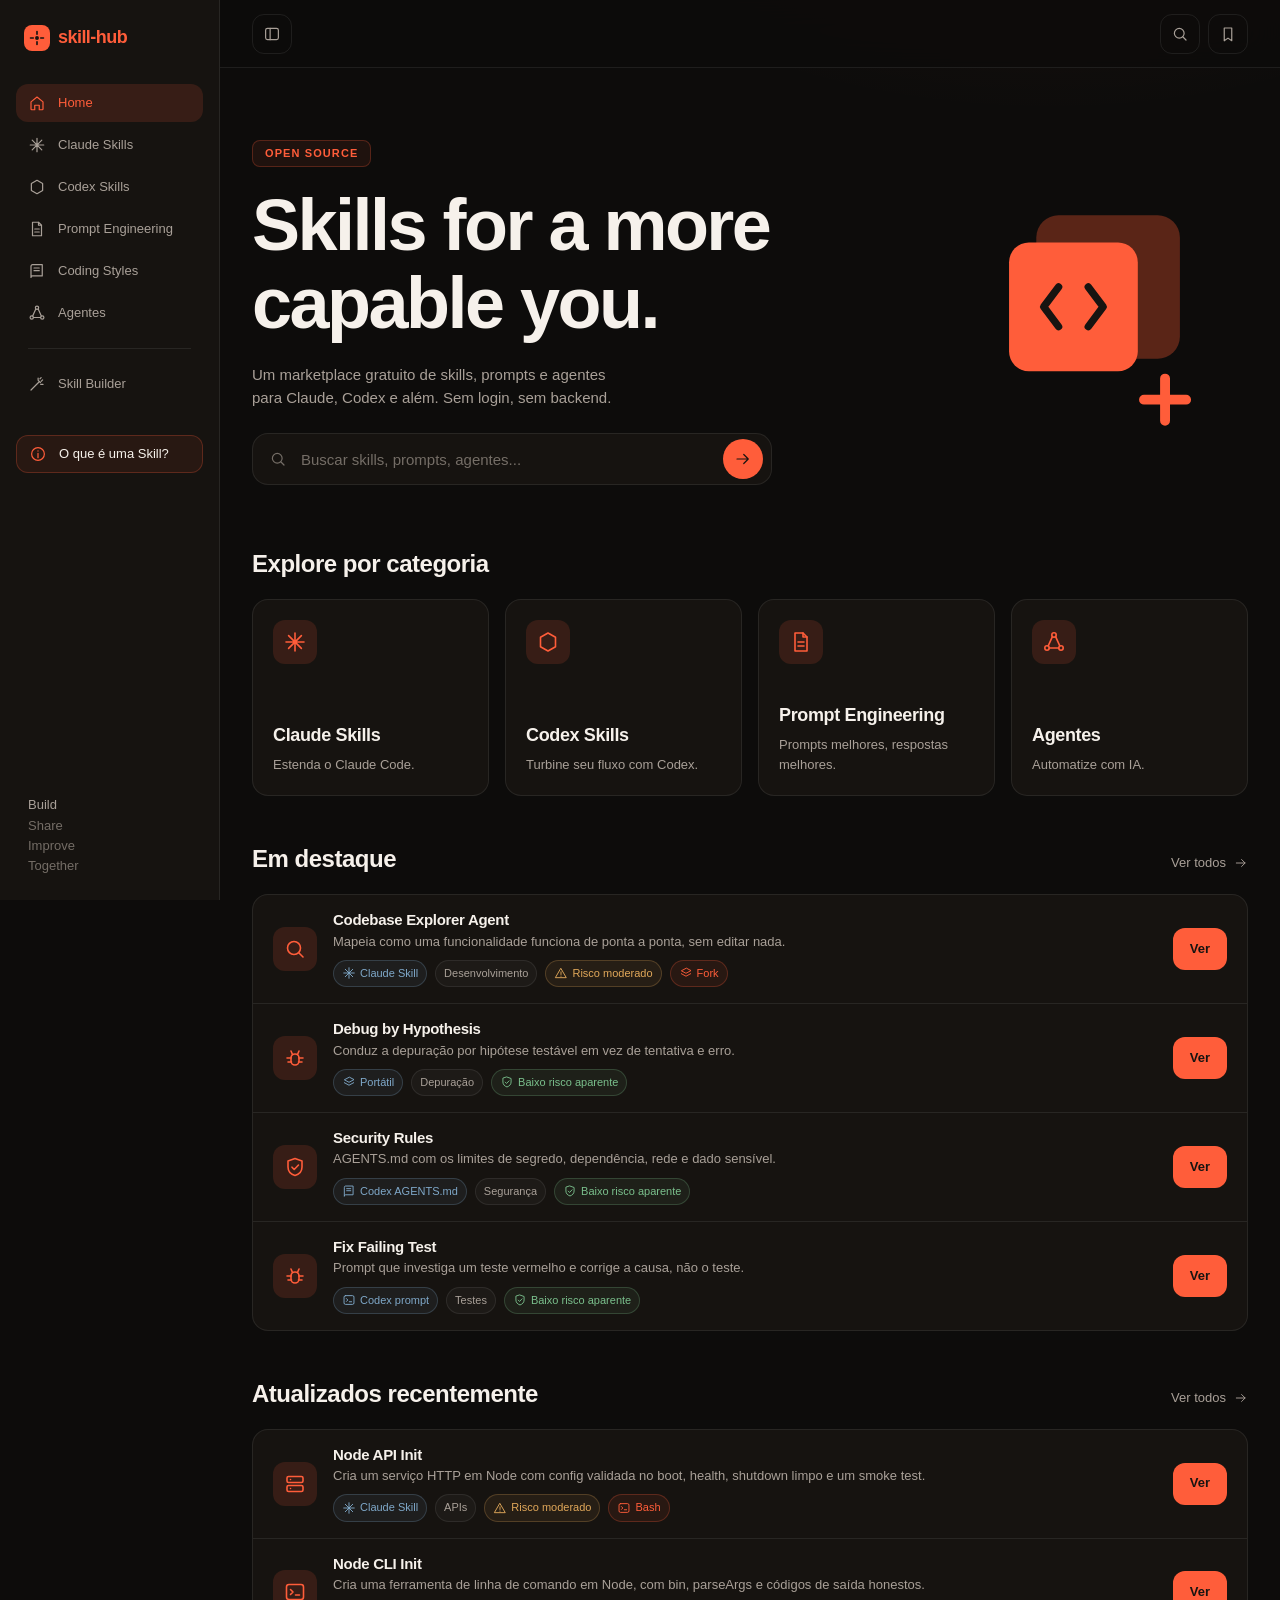
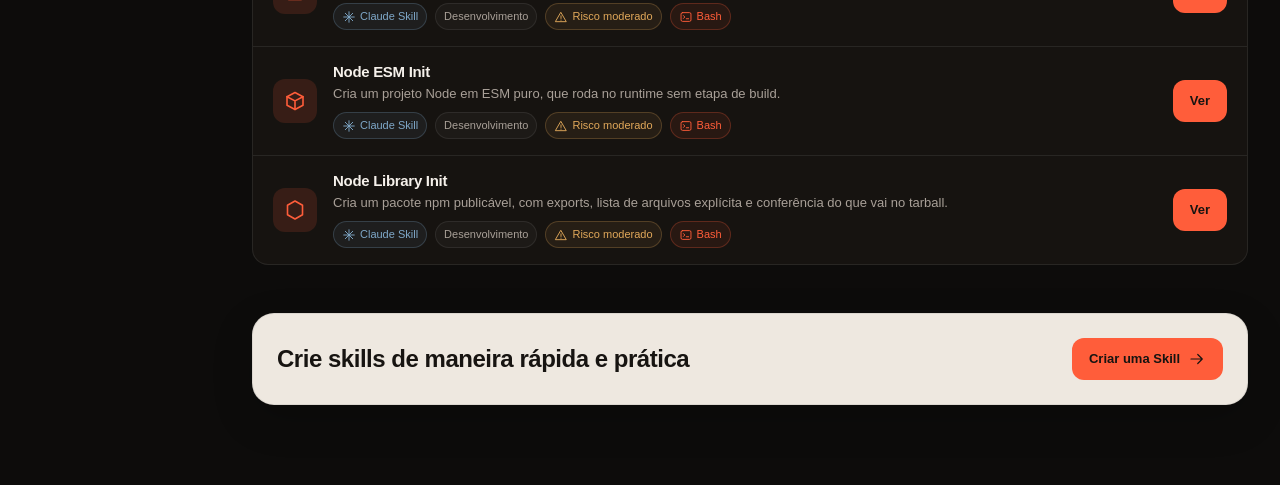
==== commit 235bfecf: "feat: seis Claude Skills de inicialização de projeto Node no catálogo O catálogo não cobria criar um" ====
--- a/index.html
+++ b/index.html
@@ -78,6 +78,7 @@
 
   <script src="assets/js/data/claude-skills.js"></script>
   <script src="assets/js/data/claude-extra.js"></script>
+  <script src="assets/js/data/node-init.js"></script>
   <script src="assets/js/data/codex-skills.js"></script>
   <script src="assets/js/data/codex-extra.js"></script>
   <script src="assets/js/data/prompts.js"></script>
@@ -85,6 +86,7 @@
   <script src="assets/js/data/agents.js"></script>
   <script src="assets/js/data/agents-extra.js"></script>
   <script src="assets/js/data/coding-styles.js"></script>
+  <script src="assets/js/data/coding-styles-extra.js"></script>
   <script src="assets/js/core.js"></script>
   <script src="assets/js/icons.js"></script>
   <script src="assets/js/formats.js"></script>
--- a/assets/css/04-components.css
+++ b/assets/css/04-components.css
@@ -860,6 +860,31 @@
   max-height: 220px;
   overflow: auto;
 }
+/* Caminho de arquivo em monoespaçado não cabe em 520px sem quebrar no meio. */
+.dialog--wide { width: min(680px, 100%); }
+.dialog__body { margin-bottom: var(--space-5); }
+
+/* `ul, ol { list-style: none }` é reset global (02-base): uma lista numerada
+   tem de declarar o marcador de volta. E aqui a ordem é a informação.
+
+   Fluxo de bloco, não grid: como item de grid o <li> não encolhe abaixo do
+   próprio conteúdo, e a barra "Copiar" da code box estourava a coluna em 13px
+   no celular — o diálogo passava a rolar na horizontal e cortava o texto. */
+.dialog__steps {
+  margin-bottom: var(--space-5);
+  padding-left: var(--space-6);
+  list-style: decimal;
+}
+.dialog__steps > li + li { margin-top: var(--space-5); }
+/* O <li> tem de continuar `list-item`: trocar por `grid` ou `flex` substitui o
+   tipo de display e o número do marcador desaparece. Daí o espaçamento entre
+   filhos vir de margem, não de `gap`. */
+.dialog__step { display: list-item; }
+.dialog__step > * + * { margin-top: var(--space-2); }
+.dialog__step-title { font-size: var(--text-md); font-weight: 600; }
+.dialog__steps::marker,
+.dialog__step::marker { color: var(--color-text-faint); }
+
 .dialog__actions {
   display: flex;
   justify-content: flex-end;
--- a/assets/css/05-pages.css
+++ b/assets/css/05-pages.css
@@ -140,6 +140,16 @@
   font-size: var(--text-sm);
 }
 .detail__back:hover { color: var(--color-accent); }
+
+/* Faixa de ajuda do fim da página. Fica fora do .split, para ser a última coisa
+   na tela também abaixo de 1180px, onde o aside cai embaixo do main. */
+.detail__help { margin-top: var(--space-8); }
+.detail__help-row {
+  display: flex;
+  align-items: center;
+  gap: var(--space-4);
+}
+.detail__help-text { flex: 1; min-width: 0; }
 
 /* --- Builder -------------------------------------------------------------- */
 
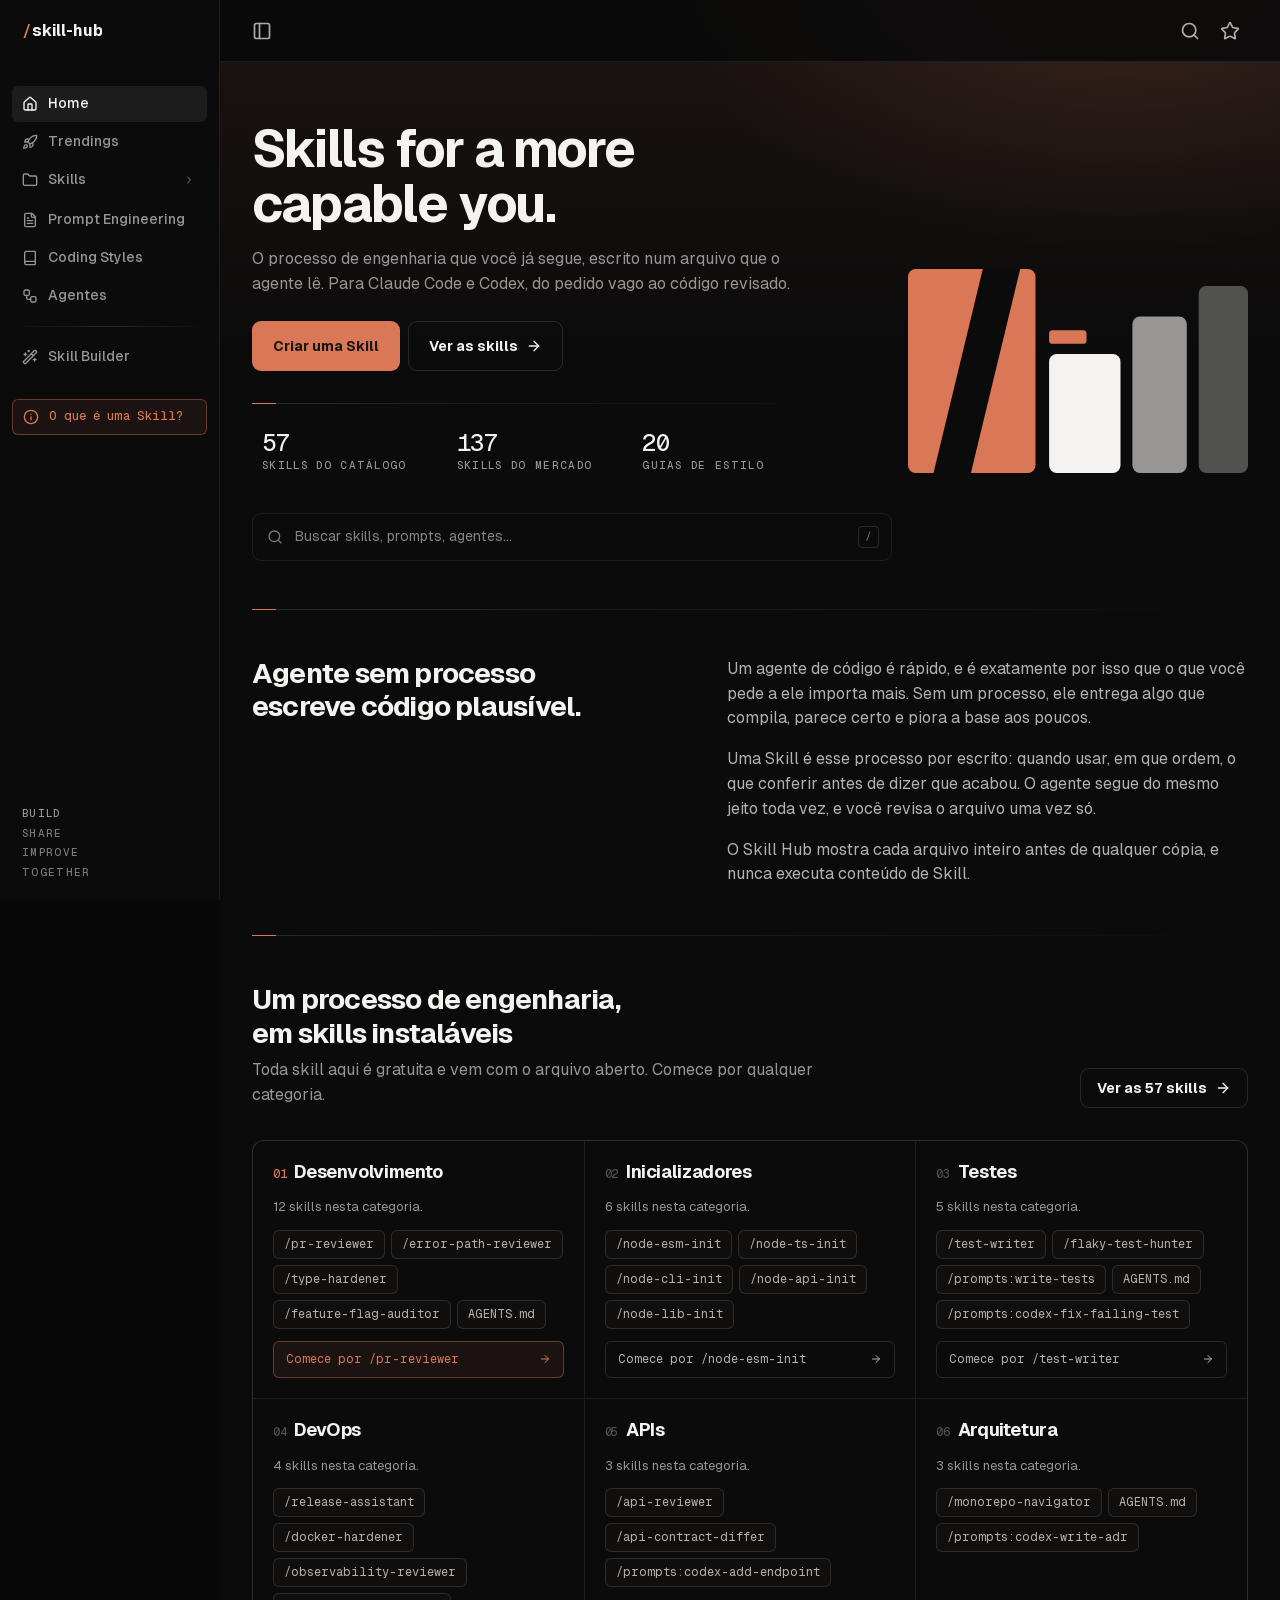
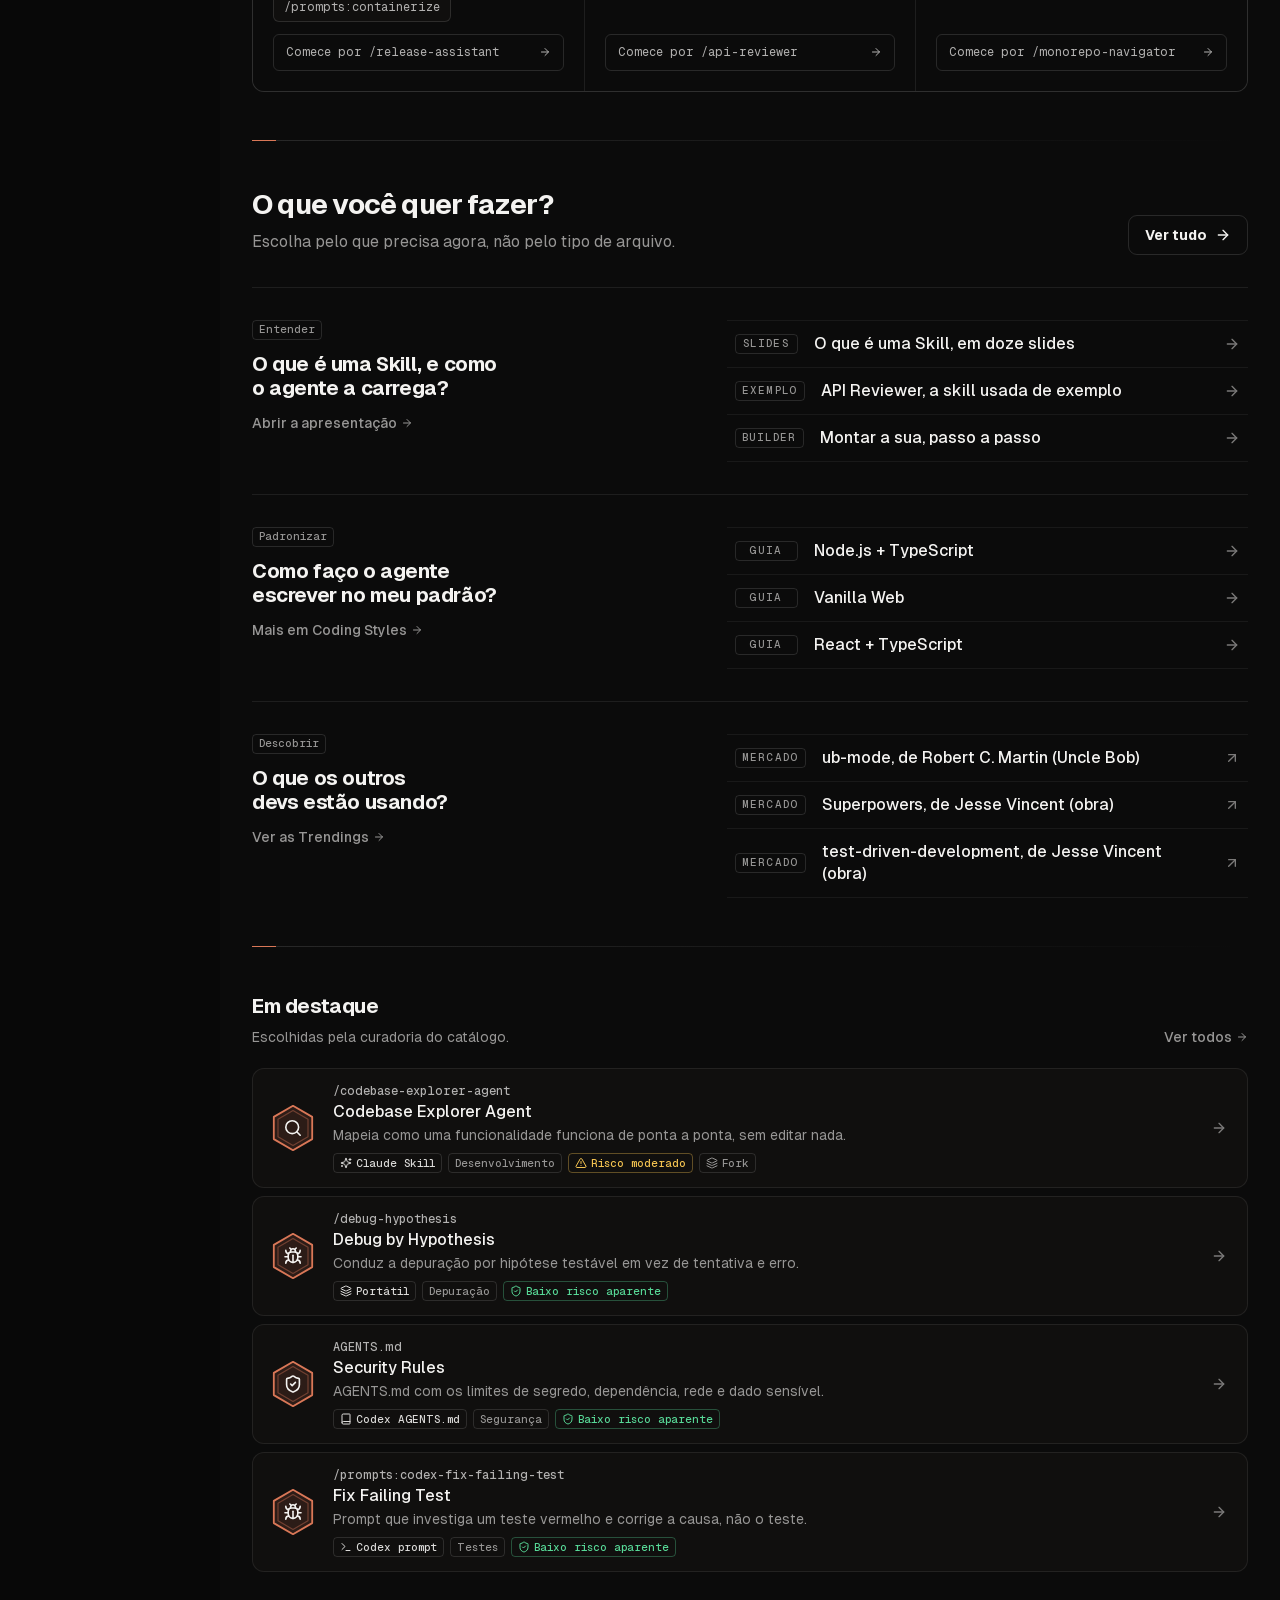
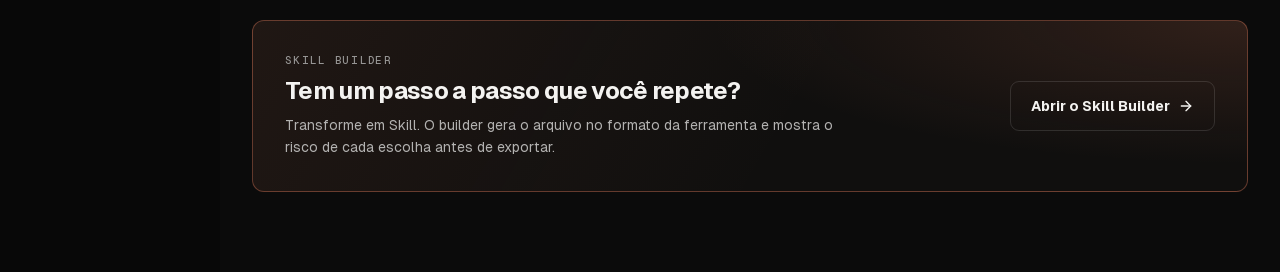
==== commit 12b1c2dc: "feat: redesenha o app sobre o Slash, junta as skills numa pasta e traz skills do mercado Visual - to" ====
--- a/index.html
+++ b/index.html
@@ -6,7 +6,7 @@
   <title>Skill Hub — Marketplace gratuito de Skills</title>
   <meta name="description" content="Marketplace gratuito e estático de Claude Skills, Codex Skills, prompts e agentes, com um Skill Builder guiado para Claude Code. Sem login, sem backend.">
   <meta name="color-scheme" content="dark">
-  <meta name="theme-color" content="#0d0c0b">
+  <meta name="theme-color" content="#0b0b0b">
 
   <meta property="og:type" content="website">
   <meta property="og:title" content="Skill Hub — Marketplace gratuito de Skills">
@@ -14,7 +14,7 @@
   <meta property="og:image" content="assets/og-cover.svg">
   <meta name="twitter:card" content="summary_large_image">
 
-  <link rel="icon" href="data:image/svg+xml,<svg xmlns='http://www.w3.org/2000/svg' viewBox='0 0 32 32'><rect width='32' height='32' rx='8' fill='%23ff5d3a'/><circle cx='16' cy='16' r='3.4' fill='%23171411'/><path d='M16 6v3.6M16 22.4V26M6 16h3.6M22.4 16H26' stroke='%23171411' stroke-width='3' stroke-linecap='round'/></svg>">
+  <link rel="icon" href="data:image/svg+xml,<svg xmlns='http://www.w3.org/2000/svg' viewBox='0 0 32 32'><rect width='32' height='32' rx='7' fill='%23d97757'/><path d='M12 25 20 7' stroke='%23191510' stroke-width='4' stroke-linecap='round'/></svg>">
 
   <link rel="stylesheet" href="assets/css/01-tokens.css">
   <link rel="stylesheet" href="assets/css/02-base.css">
@@ -29,15 +29,20 @@
 
   <div class="app-shell">
     <aside class="sidebar" id="sidebar">
-      <a class="brand" href="#/home">
-        <span class="brand__mark" data-icon="hub" aria-hidden="true"></span>
-        <span class="brand__word">skill-hub</span>
+      <a class="brand" href="#/home" aria-label="Skill Hub, página inicial">
+        <span class="brand__mark" aria-hidden="true">/</span>
+        <span class="brand__word" aria-hidden="true">skill-hub</span>
       </a>
 
       <nav class="nav" id="main-nav" aria-label="Navegação principal">
         <a class="nav__link" href="#/home" data-route="home" data-icon="home"><span>Home</span></a>
-        <a class="nav__link" href="#/claude-skills" data-route="claude-skills" data-icon="sparkle"><span>Claude Skills</span></a>
-        <a class="nav__link" href="#/codex-skills" data-route="codex-skills" data-icon="hexagon"><span>Codex Skills</span></a>
+        <a class="nav__link" href="#/trending" data-route="trending" data-icon="rocket"><span>Trendings</span></a>
+        <div class="nav__folder">
+          <a class="nav__link" href="#/skills" data-route="skills" data-icon="folder"><span>Skills</span></a>
+          <button class="nav__chevron" id="nav-skills-toggle" type="button" data-icon="chevron-right"
+                  aria-controls="nav-skills" aria-expanded="false" aria-label="Expandir categorias de skills"></button>
+        </div>
+        <div class="nav__sub" id="nav-skills" data-open="false"><div class="nav__sub-inner" id="nav-skills-list"></div></div>
         <a class="nav__link" href="#/prompt-engineering" data-route="prompt-engineering" data-icon="doc"><span>Prompt Engineering</span></a>
         <a class="nav__link" href="#/coding-styles" data-route="coding-styles" data-icon="book"><span>Coding Styles</span></a>
         <a class="nav__link" href="#/agents" data-route="agents" data-icon="graph"><span>Agentes</span></a>
@@ -87,6 +92,8 @@
   <script src="assets/js/data/agents-extra.js"></script>
   <script src="assets/js/data/coding-styles.js"></script>
   <script src="assets/js/data/coding-styles-extra.js"></script>
+  <script src="assets/js/data/trending.js"></script>
+  <script src="assets/js/data/market-skills.js"></script>
   <script src="assets/js/core.js"></script>
   <script src="assets/js/icons.js"></script>
   <script src="assets/js/formats.js"></script>
@@ -104,10 +111,12 @@
   <script src="assets/js/builder/steps.js"></script>
   <script src="assets/js/builder/export.js"></script>
   <script src="assets/js/pages/builder.js"></script>
-  <script src="assets/js/deck/camera.js"></script>
-  <script src="assets/js/deck/steps.js"></script>
+  <script src="assets/js/deck/morph.js"></script>
+  <script src="assets/js/deck/doodles.js"></script>
+  <script src="assets/js/deck/slides.js"></script>
   <script src="assets/js/pages/deck.js"></script>
   <script src="assets/js/pages/coding-styles.js"></script>
+  <script src="assets/js/pages/trending.js"></script>
   <script src="assets/js/app.js"></script>
 </body>
 </html>
--- a/assets/css/01-tokens.css
+++ b/assets/css/01-tokens.css
@@ -1,138 +1,237 @@
 /* ==========================================================================
    01 · Tokens — única fonte de verdade visual do Skill Hub.
-   Referência: docs/DESIGN_SYSTEM.md §2–§6, §20. Nenhum valor visual novo deve
-   ser escrito fora deste arquivo quando existir token equivalente (ADR-005).
+
+   Os nomes e os valores vêm do design system Slash
+   (design-system/slash-design-system.html), só o tema escuro. Nenhum valor
+   visual novo deve ser escrito fora deste arquivo quando existir token
+   equivalente (ADR-005). O que é do app e não do Slash — layout da shell,
+   apresentação — fica nos blocos do fim, marcado como tal.
    ========================================================================== */
+
+/* Geist e Geist Mono (SIL OFL 1.1, ver assets/fonts/OFL.txt). Arquivos
+   variáveis e completos: um arquivo cobre todos os pesos, então título e corpo
+   chegam juntos, e o subset "latin" não teria os glifos de caixa da árvore de
+   arquivos. Caminho relativo à folha: funciona em file:// e em subpasta. Sem
+   <link rel="preload">: em file:// ele gera aviso de console. */
+@font-face {
+  font-family: "Geist";
+  src: url("../fonts/Geist-Variable.woff2") format("woff2");
+  font-weight: 100 900;
+  font-style: normal;
+  font-display: swap;
+}
+@font-face {
+  font-family: "Geist Mono";
+  src: url("../fonts/GeistMono-Variable.woff2") format("woff2");
+  font-weight: 100 900;
+  font-style: normal;
+  font-display: swap;
+}
 
 :root {
   color-scheme: dark;
 
-  /* --- Neutros escuros ---------------------------------------------------- */
-  --color-bg: #0d0c0b;
-  --color-bg-soft: #11100e;
-  --color-bg-blur: rgba(13, 12, 11, .88);
-  --color-surface: #161310;
-  --color-surface-2: #1c1815;
-  --color-surface-3: #241e1a;
-  --color-border: rgba(255, 255, 255, .08);
-  --color-border-strong: rgba(255, 255, 255, .14);
-  --color-overlay: rgba(6, 5, 5, .68);
-
-  /* --- Accent ------------------------------------------------------------- */
-  --color-accent: #ff5d3a;
-  --color-accent-hover: #ff704f;
-  --color-accent-deep: #a83e25;
-  --color-accent-soft: rgba(255, 93, 58, .14);
-  --color-accent-faint: rgba(255, 93, 58, .08);
-  --color-accent-line: rgba(255, 93, 58, .25);
-  --color-accent-rail: rgba(255, 93, 58, .55);
-  --color-accent-ring: rgba(255, 93, 58, .1);
-
-  /* --- Claros ------------------------------------------------------------- */
-  --color-paper: #eee8e0;
-  --color-paper-2: #f7f2ec;
-  --color-paper-border: rgba(0, 0, 0, .08);
-  --color-ink: #171411;
-  --color-ink-muted: rgba(23, 20, 17, .66);
-  --color-text: #f6f1eb;
-  --color-text-muted: #a9a098;
-  --color-text-faint: #746d66;
+  /* --- Superfícies -------------------------------------------------------- */
+  /* Quase iguais de propósito: a separação vem das linhas, não do contraste. */
+  --page-background: #080808;
+  --background: #0b0b0b;
+  --band: #0e0e0d;
+  --card: #100f0e;
+  --popover: #0d0d0c;
+  --accent-panel: #1f1511;
+  --glass: #0b0b0be6;
+  --overlay: #080808c7;
+
+  /* --- Texto -------------------------------------------------------------- */
+  /* Um tom só, descendo em degraus. No Slash os degraus são o foreground com
+     alfa (90, 72, 60, 52, 48 e 30%); aqui entram como o equivalente OPACO sobre
+     --background. Traço translúcido soma brilho onde duas primitivas de um
+     ícone ou doodle se sobrepõem, e a junção aparece mais clara que a linha. */
+  --foreground: #f4f3f1;
+  --fg-strong: #dddcda;
+  --fg-body: #b3b2b1;
+  --fg-muted: #979695;
+  --fg-subtle: #848483;
+  --fg-label: #7b7a79;
+  /* Decorativo (índices, prompt $): não passa 4.5:1, nunca carrega informação. */
+  --fg-faint: #515150;
+
+  /* --- Linhas e estados --------------------------------------------------- */
+  --line: #ffffff14;
+  --line-strong: #ffffff1f;
+  --line-soft: #ffffff0f;
+  --hover: #ffffff12;
+  --secondary: #ffffff12;
+
+  /* --- Acento ------------------------------------------------------------- */
+  /* Um acento só, e um preenchido por tela: --accent-fill é a ação principal. O
+     resto do acento aparece só como texto pequeno (--accent-text) ou contorno
+     (--accent-line sobre --accent-wash).
+     A estrutura é a do Slash; a COR não: o Slash usa dourado (#f5c451), e aqui
+     o acento é o laranja do Claude Code, por pedido. Contraste sobre
+     --background: 6.6:1; tinta sobre o preenchido: 6.0:1. */
+  --accent-fill: #d97757;
+  --accent-fill-hover: #e58d70;
+  --accent-fill-foreground: #191510;
+  --accent-text: #d97757;
+  --accent-tint: #d9775729;
+  --accent-wash: #d9775714;
+  --accent-line: #d9775766;
+  --focus-ring: #d97757;
 
   /* --- Semânticas --------------------------------------------------------- */
-  --color-success: #7abf8c;
-  --color-success-soft: rgba(122, 191, 140, .08);
-  --color-success-line: rgba(122, 191, 140, .24);
-  --color-warning: #e1a85a;
-  --color-warning-soft: rgba(225, 168, 90, .08);
-  --color-warning-line: rgba(225, 168, 90, .24);
-  --color-danger: #e66b62;
-  --color-danger-soft: rgba(230, 107, 98, .08);
-  --color-danger-line: rgba(230, 107, 98, .24);
-  --color-info: #7fa8c9;
-  --color-info-soft: rgba(127, 168, 201, .08);
-  --color-info-line: rgba(127, 168, 201, .24);
-
-  /* --- Código ------------------------------------------------------------- */
-  --color-code-bg: #090807;
-  --color-code-text: #ddd5cb;
+  /* Sempre acompanhadas de ícone e texto: risco nunca é só cor. O aviso tem
+     âmbar próprio (--mark-gold) e NÃO é o acento: laranja de acento ao lado do
+     vermelho de "elevado" seriam quase a mesma cor. Pela mesma razão os badges
+     de flag e de ferramenta são neutros, não de acento. */
+  --mark-yes: lab(78.7751% -48.9898 21.5753);
+  --mark-yes-line: color-mix(in srgb, var(--mark-yes) 32%, transparent);
+  --mark-gold: #f5c451;
+  --mark-gold-soft: #f5c45112;
+  --mark-gold-line: #f5c45159;
+  --mark-no: lab(65.8493% 53.3364 30.7453);
+  --mark-no-soft: color-mix(in srgb, var(--mark-no) 9%, transparent);
+  --mark-no-line: color-mix(in srgb, var(--mark-no) 36%, transparent);
+
+  /* --- Degradês e réguas -------------------------------------------------- */
+  /* Os únicos degradês do app, e todos feitos do acento ou da linha. Sempre
+     terminam em transparente: nenhum tem borda dura, então podem sangrar sem
+     precisar de recorte.
+     - banner-top: a luz no topo de toda página, atrás da topbar e do cabeçalho;
+     - banner-panel: o fundo dos blocos de chamada (.banner);
+     - rule: régua que nasce cheia à esquerda e some à direita;
+     - rule-center: régua que some nas duas pontas, para divisor solto. */
+  --gradient-banner-top:
+    radial-gradient(60% 100% at 85% 0%, var(--accent-tint), transparent 70%),
+    linear-gradient(180deg, var(--accent-wash), transparent);
+  --gradient-banner-panel:
+    radial-gradient(90% 140% at 100% 0%, var(--accent-tint), transparent 60%),
+    linear-gradient(120deg, var(--accent-wash), transparent 55%);
+  --gradient-rule: linear-gradient(90deg, var(--line-strong), transparent);
+  --gradient-rule-center: linear-gradient(90deg, transparent, var(--line-strong), transparent);
+  /* Altura da luz do topo e largura do traço de acento que abre uma régua. */
+  --banner-top-height: 360px;
+  --rule-tick: 24px;
 
   /* --- Tipografia --------------------------------------------------------- */
-  --font-sans: ui-sans-serif, -apple-system, BlinkMacSystemFont, "Segoe UI", sans-serif;
-  --font-mono: "SFMono-Regular", Consolas, "Liberation Mono", monospace;
-
-  --text-xs: 11px;
-  --text-sm: 13px;
-  --text-md: 15px;
-  --text-lg: 18px;
-  --text-xl: 24px;
-  --text-2xl: 34px;
-  --text-hero: clamp(42px, 6vw, 72px);
-
-  --leading-tight: 1.08;
-  --leading-snug: 1.25;
-  --leading-normal: 1.55;
-
-  /* --- Spacing (base 4px) ------------------------------------------------- */
-  --space-1: 4px;
-  --space-2: 8px;
-  --space-3: 12px;
-  --space-4: 16px;
-  --space-5: 20px;
-  --space-6: 24px;
-  --space-8: 32px;
-  --space-10: 40px;
-  --space-12: 48px;
-  --space-16: 64px;
-  --space-20: 80px;
+  /* Sans para ler, mono para tudo que se digita ou se conta: comandos, slugs,
+     caminhos, badges, contagens, sobretítulos. */
+  --font-sans: "Geist", ui-sans-serif, system-ui, sans-serif;
+  --font-mono: "Geist Mono", ui-monospace, SFMono-Regular, Menlo, Monaco, Consolas, monospace;
+
+  /* O número do nome é o valor em px, como no espaçamento. */
+  --text-11: 11px;
+  --text-12: 12px;
+  --text-13: 13px;
+  --text-14: 14px;
+  --text-16: 16px;
+  --text-18: 18px;
+  --text-20: 20px;
+  --text-24: 24px;
+  --text-28: 28px;
+  --text-34: 34px;
+  /* Hero: 34px no celular, 52px a partir de ~1040px de largura. */
+  --text-display: clamp(34px, 5vw, 52px);
+
+  --leading-tight: 1.05;
+  --leading-snug: 1.2;
+  --leading-normal: 1.625;
+
+  /* Título grande leva tracking negativo; rótulo mono em caixa alta, positivo.
+     Sempre em em: o morph da apresentação interpola font-size, e tracking em
+     px ficaria errado no meio do caminho. */
+  --tracking-display: -.034em;
+  --tracking-heading: -.028em;
+  --tracking-title: -.02em;
+  --tracking-caps: .12em;
+
+  /* --- Spacing ------------------------------------------------------------ */
+  /* Escala do Slash: o número é o valor em px. 32, 64 e 80 são do app. */
+  --space-2: 2px;
+  --space-4: 4px;
+  --space-6: 6px;
+  --space-8: 8px;
+  --space-10: 10px;
+  --space-12: 12px;
+  --space-14: 14px;
+  --space-16: 16px;
+  --space-20: 20px;
+  --space-24: 24px;
+  --space-32: 32px;
+  --space-40: 40px;
+  --space-48: 48px;
+  --space-64: 64px;
+  --space-80: 80px;
 
   /* --- Radius ------------------------------------------------------------- */
-  --radius-sm: 8px;
-  --radius-md: 12px;
-  --radius-lg: 16px;
-  --radius-xl: 22px;
-  --radius-pill: 999px;
-
-  /* --- Elevação ----------------------------------------------------------- */
-  --shadow-card: 0 14px 40px rgba(0, 0, 0, .18);
-  --shadow-float: 0 18px 55px rgba(0, 0, 0, .28);
+  /* Pequenos e quase quadrados. 9px é a base: inputs, botões, blocos. */
+  --radius-xs: 4px;
+  --radius-sm: 6px;
+  --radius-nav: 7px;
+  --radius-icon: 8px;
+  --radius: 9px;
+  --radius-lg: 12px;
+  --radius-2xl: 16px;
+  /* Só para trilho e botão de interruptor e barras de progresso. */
+  --radius-full: 999px;
+
+  /* --- Medidas de controle ------------------------------------------------ */
+  --control-height: 48px;
+  --button-height: 50px;
+  --button-height-md: 40px;
+  --button-height-sm: 29px;
+  --icon-button: 36px;
+  --copy-button: 30px;
+  --icon-tile: 40px;
 
   /* --- Motion ------------------------------------------------------------- */
-  --duration-fast: 140ms;
+  /* Interface: 150ms, e só cor, fundo, borda, opacidade ou 2px de deslocamento.
+     --duration-normal fica para o que muda de TAMANHO (largura da sidebar,
+     barras de progresso, revelação de build) e --duration-slow para a queda do
+     doodle; a 150ms esses saltariam. */
+  --duration-fast: 150ms;
   --duration-normal: 220ms;
   --duration-slow: 360ms;
-  --ease-standard: cubic-bezier(.2, .8, .2, 1);
-
-  /* Voo de câmera da apresentação (#/what-is-a-skill), e só dela. O DESIGN_SYSTEM
-     §20 mapeia motion em 140–360ms porque trata de cromo de interface: hover,
-     troca de passo, drawer. Aqui o movimento é o conteúdo — é ele que mostra de
-     onde para onde a atenção foi. Mesmo assim a duração é proporcional à
-     distância: salto curto fica no piso, só travessia entre capítulos chega ao
-     teto. Nada do app fica mais lento por causa destes tokens. */
+  --ease-standard: cubic-bezier(.4, 0, .2, 1);
+
+  /* Morph da apresentação (#/what-is-a-skill), e só dela. Aqui o movimento é o
+     conteúdo — é ele que mostra que a pílula do slide anterior virou a code box
+     deste. Mesmo assim a duração é proporcional ao esforço: deslocamento curto
+     fica no piso, só a travessia com troca de escala chega ao teto. */
   /* Lidos também pelo JS, via getComputedStyle — uma varredura por `var()` não
      os encontra, mas eles não estão sem uso. */
-  --duration-camera: 420ms;
-  --duration-camera-max: 900ms;
+  --duration-morph: 320ms;
+  --duration-morph-max: 720ms;
   /* Ease-out de cauda longa: sai rápido e freia devagar. Uma curva simétrica
-     fica arrastada nos voos mais longos. */
-  --ease-camera: cubic-bezier(.32, .72, 0, 1);
-
-  /* --- Layout ------------------------------------------------------------- */
+     fica arrastada nos percursos mais longos. */
+  --ease-morph: cubic-bezier(.32, .72, 0, 1);
+
+  /* Balanço do traço desenhado à mão: a única animação contínua do app, e vale
+     só para ilustração decorativa. É LENTA de propósito — a versão rápida, que
+     alternava dois desenhos a 8 quadros por segundo, lia como pisca ao lado de
+     texto. O bloco global de prefers-reduced-motion (02-base.css) a desliga.
+     É por essa regra que o "shine" do botão primário do Slash não entrou. */
+  --duration-sway: 5200ms;
+  /* Entrada elástica com leve ultrapassagem, para o desenho "cair" no lugar. */
+  --ease-spring: cubic-bezier(.34, 1.56, .64, 1);
+
+  /* --- Layout (do app) ---------------------------------------------------- */
   --sidebar-width: 220px;
-  --sidebar-rail: 76px;
-  --topbar-height: 68px;
-  --page-max: 1440px;
-  --page-pad: var(--space-8);
-  --control-height: 44px;
-  --control-height-lg: 52px;
-
-  /* Apresentação. A altura da barra é FIXA de propósito: se a legenda pudesse
-     crescer para duas linhas, o viewport encolheria, a escala de enquadramento
-     mudaria e a câmera saltaria entre passos sem motivo visível. */
+  --sidebar-rail: 68px;
+  --topbar-height: 62px;
+  --page-max: 1120px;
+  --page-pad: var(--space-32);
+
+  /* Apresentação. As duas barras são finas de propósito: cada pixel de cromo
+     sai da altura do slide, e slide que não cabe vira rolagem no meio de uma
+     apresentação. A altura da barra de baixo é FIXA — se a legenda pudesse
+     crescer para duas linhas, o palco encolheria no meio da transição e o
+     morph mediria o destino errado, entregando o slide deslocado. */
   --deck-shell-h: 100vh;
-  --deck-bar-h: 88px;
-  --deck-inset: var(--space-8);
+  --deck-bar-h: 52px;
+  --deck-topbar-h: 48px;
+  --deck-inset: var(--space-32);
 
   /* Breakpoints não viram token: `@media` não resolve custom properties.
-     Os valores de DESIGN_SYSTEM §7 vivem em 07-responsive.css — mobile 768px,
-     tablet 1180px, wide 1480px. */
+     Vivem em 07-responsive.css — mobile 768px, tablet 1180px, wide 1480px. */
 }
--- a/assets/css/02-base.css
+++ b/assets/css/02-base.css
@@ -7,19 +7,19 @@
 *::after { box-sizing: border-box; }
 
 html {
-  background: var(--color-bg);
+  background: var(--page-background);
   -webkit-text-size-adjust: 100%;
 }
 
+/* O tamanho base vai no body, NUNCA no html: a apresentação tem medidas em rem
+   e em ch, e mexer no html as redimensionaria todas de uma vez. */
 body {
   margin: 0;
   min-height: 100vh;
-  background:
-    radial-gradient(900px 520px at 82% -10%, var(--color-accent-faint), transparent 62%),
-    var(--color-bg);
-  color: var(--color-text);
+  background: var(--page-background);
+  color: var(--foreground);
   font-family: var(--font-sans);
-  font-size: var(--text-md);
+  font-size: var(--text-14);
   line-height: var(--leading-normal);
   -webkit-font-smoothing: antialiased;
   -moz-osx-font-smoothing: grayscale;
@@ -29,9 +29,10 @@
 ul, ol { margin: 0; padding: 0; list-style: none; }
 
 h1, h2, h3, h4 {
-  font-weight: 600;
-  letter-spacing: -.02em;
+  font-weight: 700;
+  letter-spacing: var(--tracking-title);
   line-height: var(--leading-snug);
+  text-wrap: balance;
 }
 
 a {
@@ -55,7 +56,7 @@
 button[disabled],
 .btn[disabled] {
   cursor: not-allowed;
-  opacity: .45;
+  opacity: .5;
 }
 
 img, svg { display: block; max-width: 100%; }
@@ -68,25 +69,21 @@
 
 hr {
   border: 0;
-  border-top: 1px solid var(--color-border);
-  margin: var(--space-6) 0;
+  border-top: 1px solid var(--line);
+  margin: var(--space-24) 0;
 }
 
 ::selection {
-  background: rgba(255, 93, 58, .35);
-  color: var(--color-text);
+  background: var(--accent-line);
+  color: var(--foreground);
 }
 
+/* Um anel só, sólido, igual em todo controle — campos inclusive. Não há regra
+   que tire o outline de input: sem sombra no sistema, o outline É o foco. */
 :focus-visible {
-  outline: 2px solid var(--color-accent);
-  outline-offset: 3px;
-  border-radius: var(--radius-sm);
+  outline: 2px solid var(--focus-ring);
+  outline-offset: 2px;
 }
-
-/* Remove o anel duplo quando o próprio componente já desenha o foco. */
-.input:focus-visible,
-.select:focus-visible,
-.textarea:focus-visible { outline: none; }
 
 @media (prefers-reduced-motion: reduce) {
   *,
--- a/assets/css/03-layout.css
+++ b/assets/css/03-layout.css
@@ -4,15 +4,14 @@
 
 .u-skip-link {
   position: fixed;
-  top: var(--space-3);
-  left: var(--space-3);
+  top: var(--space-12);
+  left: var(--space-12);
   z-index: 80;
-  padding: var(--space-3) var(--space-4);
-  border-radius: var(--radius-md);
-  background: var(--color-accent);
-  color: var(--color-ink);
-  font-size: var(--text-sm);
-  font-weight: 600;
+  padding: var(--space-12) var(--space-16);
+  border-radius: var(--radius);
+  background: var(--accent-fill);
+  color: var(--accent-fill-foreground);
+  font-weight: 700;
   transform: translateY(-160%);
   transition: transform var(--duration-fast) var(--ease-standard);
 }
@@ -74,11 +73,11 @@
   overflow: hidden;
   pointer-events: none;
 }
-.app-shell[data-sidebar="collapsed"] .sidebar { padding-left: var(--space-2); padding-right: var(--space-2); }
+.app-shell[data-sidebar="collapsed"] .sidebar { padding-left: var(--space-16); padding-right: var(--space-16); }
 .app-shell[data-sidebar="collapsed"] .brand { justify-content: center; gap: 0; padding: 0; }
 .app-shell[data-sidebar="collapsed"] .nav__link { justify-content: center; gap: 0; padding: 0; }
 .app-shell[data-sidebar="collapsed"] .sidebar__cta { justify-content: center; gap: 0; padding: 0; }
-.app-shell[data-sidebar="collapsed"] .nav__divider { margin-left: var(--space-2); margin-right: var(--space-2); }
+.app-shell[data-sidebar="collapsed"] .nav__divider { margin-left: var(--space-8); margin-right: var(--space-8); }
 
 /* --- Modo apresentação ---------------------------------------------------- */
 
@@ -100,7 +99,7 @@
    especificidade idêntica (0,2,0), decidida por ordem de origem. O
    `[data-sidebar]` a mais sobe para (0,3,0) e torna o estado independente da
    ordem — sem ele, mover este bloco para cima daquele deixaria a sidebar travada
-   na bitola de 76px para quem a tem recolhida. */
+   na bitola para quem a tem recolhida. */
 .app-shell[data-deck="on"][data-sidebar] { --sidebar-width: 0px; }
 
 /* Uma coluna de largura zero esconde a sidebar mas NÃO a tira da ordem de
@@ -116,11 +115,13 @@
 /* Altura definida na shell, e não `calc(100vh - var(--topbar-height))`: aquele
    token é um `min-height` da topbar, então a conta erraria assim que a barra
    crescesse. Com flex, a página fica exatamente com a altura que sobrar. */
-.app-shell[data-deck="on"] { height: var(--deck-shell-h); }
+/* A topbar encolhe junto: em apresentação ela é só a saída e o mapa, e a altura
+   que ela tem no resto do app vira altura de slide. */
+.app-shell[data-deck="on"] { height: var(--deck-shell-h); --topbar-height: var(--deck-topbar-h); }
 .app-shell[data-deck="on"] .main { min-height: 0; }
 /* Sangra até a borda e passa a ser contêiner flex: é o que dá altura definida ao
-   viewport da apresentação. Sem `overflow: hidden` aqui, o canvas — que é bem
-   maior que a tela — geraria barra de rolagem horizontal no documento. */
+   palco da apresentação. Sem `overflow: hidden` aqui, um slide que entra
+   deslocado durante o morph geraria barra de rolagem no documento. */
 .app-shell[data-deck="on"] .page {
   display: flex;
   flex-direction: column;
@@ -138,122 +139,219 @@
   align-self: start;
   display: flex;
   flex-direction: column;
-  gap: var(--space-8);
+  gap: var(--space-24);
   height: 100vh;
-  padding: var(--space-6) var(--space-4);
-  border-right: 1px solid var(--color-border);
-  background: var(--color-surface);
+  padding: 0 var(--space-12) var(--space-20);
+  border-right: 1px solid var(--line);
+  background: var(--background);
   /* Clipar na horizontal é o que faz os rótulos "entrarem" na bitola. */
   overflow-x: hidden;
   overflow-y: auto;
 }
 
+/* Wordmark tipográfico: a barra em mono e o nome em sans, sem logotipo. A barra
+   (.brand__mark) é o que sobra na bitola recolhida, então ela nunca some. A
+   altura é a da topbar, para a linha de baixo das duas se encontrar. */
 .brand {
+  flex: 0 0 auto;
   display: inline-flex;
   align-items: center;
+  min-height: var(--topbar-height);
+  padding: 0 var(--space-10);
+  border-radius: var(--radius-nav);
+  color: var(--foreground);
+  font-size: var(--text-16);
+  font-weight: 700;
+  line-height: 1;
+  letter-spacing: -.01em;
+}
+.brand__mark {
+  flex: 0 0 auto;
+  color: var(--accent-text);
+  font-family: var(--font-mono);
+}
+
+.nav {
+  display: flex;
+  flex-direction: column;
   gap: var(--space-2);
-  padding: 0 var(--space-2);
-  font-size: var(--text-lg);
-  font-weight: 700;
-  letter-spacing: -.03em;
-  color: var(--color-accent);
-}
-.brand__mark {
+}
+.nav__link {
+  display: flex;
+  align-items: center;
+  gap: var(--space-10);
+  min-height: var(--icon-button);
+  padding: 0 var(--space-10);
+  border-radius: var(--radius-sm);
+  color: var(--fg-muted);
+  font-weight: 500;
+  line-height: 1.375;
+  transition: background-color var(--duration-fast) var(--ease-standard),
+              color var(--duration-fast) var(--ease-standard);
+}
+.nav__link .icon { flex: 0 0 auto; }
+.nav__link:hover,
+.nav__link[aria-current="page"] {
+  background: var(--hover);
+  color: var(--foreground);
+}
+/* Pasta de skills: o item, um botão de seta que a recolhe, e as categorias
+   recuadas embaixo. Some junto com os rótulos — na bitola recolhida e abaixo de
+   1180px não há onde mostrá-la. */
+.nav__folder { position: relative; }
+.nav__folder .nav__link { padding-right: var(--space-32); }
+.nav__chevron {
+  position: absolute;
+  top: 50%;
+  right: var(--space-6);
   display: grid;
   place-items: center;
-  width: 26px;
-  height: 26px;
+  width: var(--space-24);
+  height: var(--space-24);
+  margin-top: calc(-1 * var(--space-12));
+  border-radius: var(--radius-xs);
+  color: var(--fg-label);
+  transition: background-color var(--duration-fast) var(--ease-standard),
+              color var(--duration-fast) var(--ease-standard);
+}
+.nav__chevron:hover { background: var(--hover); color: var(--foreground); }
+.nav__chevron .icon {
+  width: 14px;
+  height: 14px;
+  transition: transform var(--duration-normal) var(--ease-standard);
+}
+.nav__chevron[aria-expanded="true"] .icon { transform: rotate(90deg); }
+
+/* Abre e fecha suave: a altura é animada por grid-template-rows (0fr → 1fr),
+   que é o jeito de transicionar para "a altura que o conteúdo tiver" — height:
+   auto não anima. Fechada, visibility tira os links do teclado e do leitor de
+   tela; o atraso na volta deixa o fechamento terminar antes de escondê-los. */
+.nav__sub {
+  display: grid;
+  grid-template-rows: 0fr;
+  visibility: hidden;
+  transition: grid-template-rows var(--duration-normal) var(--ease-standard),
+              visibility 0s linear var(--duration-normal);
+}
+.nav__sub[data-open="true"] {
+  grid-template-rows: 1fr;
+  visibility: visible;
+  transition-delay: 0s;
+}
+.nav__sub-inner {
+  display: flex;
+  flex-direction: column;
+  gap: var(--space-2);
+  min-height: 0;
+  overflow: hidden;
+}
+.nav__sub[data-open="true"] .nav__sub-inner { padding: var(--space-2) 0 var(--space-6); }
+.app-shell[data-sidebar="collapsed"] .nav__sub,
+.app-shell[data-sidebar="collapsed"] .nav__chevron { display: none; }
+.nav__sublink {
+  display: flex;
+  align-items: baseline;
+  gap: var(--space-10);
+  padding: var(--space-6) var(--space-10) var(--space-6) var(--space-32);
   border-radius: var(--radius-sm);
-  background: var(--color-accent);
-  color: var(--color-ink);
-  font-size: var(--text-sm);
-  font-weight: 800;
-}
-
-.nav {
-  display: flex;
-  flex-direction: column;
-  gap: var(--space-1);
-}
-.nav__link {
-  display: flex;
-  align-items: center;
-  gap: var(--space-3);
-  min-height: 38px;
-  padding: 0 var(--space-3);
-  border-radius: var(--radius-md);
-  color: var(--color-text-muted);
-  font-size: var(--text-sm);
-  transition: background var(--duration-fast) var(--ease-standard),
+  color: var(--fg-muted);
+  font-size: var(--text-13);
+  line-height: 1.375;
+  transition: background-color var(--duration-fast) var(--ease-standard),
               color var(--duration-fast) var(--ease-standard);
 }
-.nav__link .icon { flex: 0 0 auto; }
-.nav__link:hover {
-  background: var(--color-surface-2);
-  color: var(--color-text);
-}
-.nav__link[aria-current="page"] {
-  background: var(--color-accent-soft);
-  color: var(--color-accent);
-}
+.nav__sublink:hover,
+.nav__sublink[aria-current] {
+  background: var(--hover);
+  color: var(--foreground);
+}
+.nav__sublink span:last-child {
+  overflow: hidden;
+  text-overflow: ellipsis;
+  white-space: nowrap;
+}
+.nav__subindex {
+  flex: 0 0 auto;
+  min-width: 2ch;
+  color: var(--fg-faint);
+  font-family: var(--font-mono);
+  font-size: var(--text-11);
+  text-align: right;
+}
+
 .nav__divider {
   height: 1px;
-  margin: var(--space-3) var(--space-3);
-  background: var(--color-border);
+  margin: var(--space-10) 0;
+  background: var(--gradient-rule-center);
 }
 
 /* Botão no fim do menu, para a apresentação. Fica FORA de #main-nav de
-   propósito: a navegação continua com exatamente os seis itens que o
-   docs/PRD.md §5 fixa, e este tem aparência de botão, não de item de lista.
-   Mesmo assim carrega data-route, então o router marca aria-current nele como
-   em qualquer alvo de rota. */
+   propósito: a navegação continua com exatamente os itens fixados, e este tem
+   aparência de botão, não de item de lista. Mesmo assim carrega data-route,
+   então o router marca aria-current nele como em qualquer alvo de rota. É o
+   botão "accent" do Slash: contorno no acento, nunca preenchido — o preenchido
+   pertence ao conteúdo da página. */
 .sidebar__cta {
   display: flex;
   align-items: center;
-  gap: var(--space-3);
-  min-height: 38px;
-  padding: 0 var(--space-3);
-  border: 1px solid var(--color-accent-line);
-  border-radius: var(--radius-md);
-  background: var(--color-accent-faint);
-  color: var(--color-text);
-  font-size: var(--text-sm);
-  transition: background var(--duration-fast) var(--ease-standard),
-              border-color var(--duration-fast) var(--ease-standard),
-              color var(--duration-fast) var(--ease-standard);
-}
-.sidebar__cta .icon {
-  flex: 0 0 auto;
-  color: var(--color-accent);
-}
-.sidebar__cta:hover {
-  border-color: var(--color-accent);
-  background: var(--color-accent-soft);
-}
-.sidebar__cta[aria-current="page"] {
-  border-color: var(--color-accent);
-  background: var(--color-accent-soft);
-  color: var(--color-accent);
-}
+  gap: var(--space-10);
+  min-height: var(--icon-button);
+  padding: 0 var(--space-10);
+  border: 1px solid var(--accent-line);
+  border-radius: var(--radius-sm);
+  background: var(--accent-wash);
+  color: var(--accent-text);
+  font-family: var(--font-mono);
+  font-size: var(--text-12);
+  font-weight: 500;
+  transition: background-color var(--duration-fast) var(--ease-standard);
+}
+.sidebar__cta .icon { flex: 0 0 auto; }
+.sidebar__cta:hover,
+.sidebar__cta[aria-current="page"] { background: var(--accent-tint); }
 
 .sidebar__footer {
   margin-top: auto;
   display: flex;
   flex-direction: column;
-  padding: 0 var(--space-3);
-  color: var(--color-text-faint);
-  font-size: var(--text-sm);
-}
-.sidebar__footer span:first-child { color: var(--color-text-muted); }
+  gap: var(--space-4);
+  padding: 0 var(--space-10);
+  color: var(--fg-label);
+  font-family: var(--font-mono);
+  font-size: var(--text-11);
+  font-weight: 500;
+  line-height: 1.4;
+  letter-spacing: var(--tracking-caps);
+  text-transform: uppercase;
+}
+.sidebar__footer span:first-child { color: var(--fg-muted); }
 
 /* --- Main ---------------------------------------------------------------- */
 
 .main {
+  position: relative;
   display: flex;
   flex-direction: column;
   min-width: 0;
-}
-
+  background: var(--background);
+}
+/* Banner de topo: uma luz de acento que desce do alto de toda página e some
+   antes do conteúdo denso. É um pseudo-elemento só com background — sem
+   transform nem filter, para não virar referencial do .deck__ghosts — e não
+   recebe clique. Na apresentação ele sai: o palco é chapado. */
+.main::before {
+  content: "";
+  position: absolute;
+  inset: 0 0 auto 0;
+  height: var(--banner-top-height);
+  background: var(--gradient-banner-top);
+  pointer-events: none;
+}
+.app-shell[data-deck="on"] .main::before { display: none; }
+
+/* O vidro fica na topbar e só nela. .app-shell, .main, .page e .deck não podem
+   ganhar transform, filter nem backdrop-filter: viram referencial do
+   .deck__ghosts (position: fixed) e os fantasmas do morph sairiam do lugar. */
 .topbar {
   position: sticky;
   top: 0;
@@ -261,26 +359,27 @@
   display: flex;
   align-items: center;
   justify-content: space-between;
-  gap: var(--space-4);
+  gap: var(--space-16);
   min-height: var(--topbar-height);
   padding: 0 var(--page-pad);
-  border-bottom: 1px solid var(--color-border);
-  background: var(--color-bg-blur);
-  backdrop-filter: blur(16px);
+  border-bottom: 1px solid var(--line);
+  background: var(--glass);
+  -webkit-backdrop-filter: blur(12px);
+  backdrop-filter: blur(12px);
 }
 /* O botão de recolher só faz sentido onde a sidebar tem duas larguras: abaixo
    de 1180px ela já é bitola de ícones por media query. */
-.topbar__toggle { flex: 0 0 auto; margin-right: var(--space-2); }
+.topbar__toggle { flex: 0 0 auto; margin-left: calc(-1 * var(--space-8)); }
 
 .topbar__lead {
   display: flex;
   align-items: center;
-  gap: var(--space-3);
+  gap: var(--space-10);
   min-width: 0;
   flex: 1;
   overflow: hidden;
-  color: var(--color-text-muted);
-  font-size: var(--text-sm);
+  color: var(--fg-muted);
+  font-size: var(--text-13);
 }
 /* A topbar é uma linha só: um nome comprido trunca aqui. Quebrar linha
    aumentaria a altura da barra e empurrar as ações as tiraria da tela. */
@@ -295,66 +394,112 @@
 .topbar__actions {
   display: flex;
   align-items: center;
-  gap: var(--space-2);
+  gap: var(--space-4);
 }
 
 .page {
+  /* Acima da luz do topo. */
+  position: relative;
   flex: 1;
   width: 100%;
   max-width: var(--page-max);
-  padding: var(--space-10) var(--page-pad) var(--space-20);
+  padding: var(--space-48) var(--page-pad) var(--space-80);
 }
 .page:focus { outline: none; }
 
 .page-header {
-  position: relative;
-  display: flex;
-  align-items: flex-start;
+  margin-bottom: var(--space-32);
+  max-width: 64ch;
+}
+.page-title {
+  margin: var(--space-10) 0 var(--space-12);
+  font-size: var(--text-34);
+  line-height: var(--leading-tight);
+  letter-spacing: var(--tracking-heading);
+}
+.page-copy {
+  max-width: 52ch;
+  color: var(--fg-muted);
+  font-size: var(--text-16);
+  line-height: 1.55;
+}
+
+/* Régua minimalista: um traço curto de acento abre a linha, que segue em tinta
+   e some à direita. Dois backgrounds de 1px no topo do bloco, não borda —
+   borda não aceita degradê sem border-image, que ignora border-radius. */
+.rule,
+.section,
+.detail__block,
+.hero__stats {
+  background-image: linear-gradient(var(--accent-fill), var(--accent-fill)), var(--gradient-rule);
+  background-repeat: no-repeat;
+  background-position: left top;
+  background-size: var(--rule-tick) 1px, 100% 1px;
+}
+
+/* Seções empilhadas e separadas pela régua: é a linha, não o espaço nem a
+   sombra, que diz onde uma acaba. */
+.section {
+  margin-top: var(--space-48);
+  padding-top: var(--space-48);
+}
+.section__head {
+  display: flex;
+  align-items: flex-end;
   justify-content: space-between;
+  gap: var(--space-16);
+  margin-bottom: var(--space-20);
+}
+.section__heading {
+  display: grid;
   gap: var(--space-8);
-  margin-bottom: var(--space-8);
-}
-.page-header__text { max-width: 60ch; }
-.page-title {
-  margin: var(--space-3) 0 var(--space-2);
-  font-size: var(--text-2xl);
-  font-weight: 700;
-}
-.page-copy {
-  color: var(--color-text-muted);
-  font-size: var(--text-md);
-}
-.page-header__art {
+  min-width: 0;
+}
+.section__top {
+  display: flex;
+  align-items: baseline;
+  gap: var(--space-8);
+}
+/* Índice decorativo: só existe quando os grupos formam sequência de verdade. */
+.section__index {
+  color: var(--fg-faint);
+  font-family: var(--font-mono);
+  font-size: var(--text-12);
+  font-weight: 500;
+  letter-spacing: -.03em;
+}
+.section__title { font-size: var(--text-20); }
+.section__desc { color: var(--fg-muted); }
+/* Título de bloco de página: maior, em até duas linhas, com a descrição em
+   corpo de leitura. */
+.section--large .section__title {
+  max-width: 22ch;
+  font-size: var(--text-28);
+  line-height: var(--leading-snug);
+  letter-spacing: var(--tracking-heading);
+}
+.section--large .section__desc {
+  max-width: 52ch;
+  font-size: var(--text-16);
+  line-height: 1.55;
+}
+.section--large .section__head { margin-bottom: var(--space-32); }
+.section__link {
   flex: 0 0 auto;
-  color: var(--color-accent);
-  opacity: .9;
-}
-
-.section { margin-top: var(--space-12); }
-.section__head {
-  display: flex;
-  align-items: baseline;
-  justify-content: space-between;
+  display: inline-flex;
+  align-items: center;
   gap: var(--space-4);
-  margin-bottom: var(--space-5);
-}
-.section__title {
-  font-size: var(--text-xl);
-  font-weight: 600;
-}
-.section__link {
-  display: inline-flex;
-  align-items: center;
-  gap: var(--space-2);
-  color: var(--color-text-muted);
-  font-size: var(--text-sm);
+  color: var(--fg-muted);
+  font-weight: 500;
   transition: color var(--duration-fast) var(--ease-standard);
 }
-.section__link:hover { color: var(--color-accent); }
+.section__link .icon { transition: transform var(--duration-fast) var(--ease-standard); }
+.section__link:hover { color: var(--foreground); }
+.section__link:hover .icon { transform: translateX(2px); }
 
 /* --- Grids --------------------------------------------------------------- */
 
-.grid { display: grid; gap: var(--space-4); }
+.grid { display: grid; gap: var(--space-16); }
 .grid--4 { grid-template-columns: repeat(4, minmax(0, 1fr)); }
 .grid--3 { grid-template-columns: repeat(3, minmax(0, 1fr)); }
 .grid--2 { grid-template-columns: repeat(2, minmax(0, 1fr)); }
@@ -362,7 +507,7 @@
 .split {
   display: grid;
   grid-template-columns: minmax(0, 1fr) 340px;
-  gap: var(--space-6);
+  gap: var(--space-24);
   align-items: start;
 }
 
--- a/assets/css/04-components.css
+++ b/assets/css/04-components.css
@@ -1,180 +1,221 @@
 /* ==========================================================================
-   04 · Components — nomes canônicos do design system.
+   04 · Components — nomes canônicos do app, desenho do Slash.
    Antes de criar uma classe nova, reutilizar as daqui (CLAUDE.md §Componentes).
+
+   Três regras atravessam o arquivo:
+   - linhas, não sombras: nada aqui tem box-shadow;
+   - um acento preenchido por tela (.btn--primary); o resto do acento é texto
+     pequeno ou contorno;
+   - mono significa "isto é técnico": slug, badge, contagem, rótulo, código.
    ========================================================================== */
 
 /* --- Ícones --------------------------------------------------------------- */
 
+/* Lucide: traço 2 em grade de 24, sempre currentColor. */
 .icon {
-  width: 18px;
-  height: 18px;
+  flex: 0 0 auto;
+  width: 16px;
+  height: 16px;
   stroke: currentColor;
   fill: none;
-  stroke-width: 1.6;
+  stroke-width: 2;
   stroke-linecap: round;
   stroke-linejoin: round;
 }
-.icon--sm { width: 14px; height: 14px; }
-.icon--lg { width: 24px; height: 24px; }
-.icon--xl { width: 30px; height: 30px; stroke-width: 1.4; }
+.icon--sm { width: 12px; height: 12px; }
+.icon--lg { width: 20px; height: 20px; }
+.icon--xl { width: 22px; height: 22px; }
+
+/* --- Medalha -------------------------------------------------------------- */
+
+/* A medalha de uma skill: hexágono no acento, miniatura do ícone dentro. Ocupa
+   o lugar do tile de 40px e é igual para todas — não há nível. O glifo fica em
+   tinta para continuar legível sobre o preenchimento. */
+.trophy {
+  flex: 0 0 auto;
+  width: var(--icon-tile);
+  height: var(--icon-tile);
+  color: var(--accent-text);
+}
+.trophy__frame {
+  fill: color-mix(in srgb, currentColor 16%, var(--background));
+  stroke: currentColor;
+  stroke-width: 1.5;
+  stroke-linejoin: round;
+}
+.trophy__inner {
+  fill: none;
+  stroke: currentColor;
+  stroke-width: 1;
+  stroke-linejoin: round;
+  opacity: .4;
+}
+.trophy__glyph {
+  fill: none;
+  stroke: var(--foreground);
+  stroke-width: 2;
+  stroke-linecap: round;
+  stroke-linejoin: round;
+}
 
 /* --- Eyebrow -------------------------------------------------------------- */
 
 .eyebrow {
-  display: inline-flex;
-  align-items: center;
-  gap: var(--space-2);
-  padding: var(--space-1) var(--space-3);
-  border: 1px solid var(--color-accent-line);
-  border-radius: var(--radius-sm);
-  background: var(--color-accent-faint);
-  color: var(--color-accent);
-  font-size: var(--text-xs);
-  font-weight: 600;
-  letter-spacing: .1em;
+  display: inline-block;
+  color: var(--fg-muted);
+  font-family: var(--font-mono);
+  font-size: var(--text-11);
+  font-weight: 500;
+  line-height: 1.4;
+  letter-spacing: .16em;
   text-transform: uppercase;
 }
 
 /* --- Buttons -------------------------------------------------------------- */
 
+/* A base é autossuficiente: há uso sem modificador de tamanho (o botão de
+   filtros, o botão cru da apresentação), então 40px é o padrão e não uma
+   variante. */
 .btn {
   display: inline-flex;
   align-items: center;
   justify-content: center;
-  gap: var(--space-2);
-  min-height: 42px;
-  padding: 0 var(--space-4);
+  gap: var(--space-8);
+  min-height: var(--button-height-md);
+  padding: 0 var(--space-16);
   border: 1px solid transparent;
-  border-radius: var(--radius-md);
-  font-size: var(--text-sm);
-  font-weight: 600;
+  border-radius: var(--radius);
+  font-size: var(--text-14);
+  font-weight: 700;
+  line-height: 20px;
   white-space: nowrap;
-  transition: transform var(--duration-fast) var(--ease-standard),
-              background var(--duration-fast) var(--ease-standard),
+  transition: background-color var(--duration-fast) var(--ease-standard),
               border-color var(--duration-fast) var(--ease-standard),
-              color var(--duration-fast) var(--ease-standard);
-}
-.btn:hover:not([disabled]) { transform: translateY(-1px); }
-.btn:active:not([disabled]) { transform: translateY(0); }
-
+              color var(--duration-fast) var(--ease-standard),
+              opacity var(--duration-fast) var(--ease-standard);
+}
+
+/* Um por tela: é a ação que importa. */
 .btn--primary {
-  background: var(--color-accent);
-  color: var(--color-ink);
-}
-.btn--primary:hover:not([disabled]) { background: var(--color-accent-hover); }
+  background: var(--accent-fill);
+  color: var(--accent-fill-foreground);
+}
+.btn--primary:hover:not([disabled]) { background: var(--accent-fill-hover); }
+
+/* Ação secundária que ainda pertence ao acento: contorno laranja, mono. */
+.btn--accent {
+  min-height: var(--button-height-sm);
+  padding: 0 var(--space-10);
+  gap: var(--space-4);
+  border-color: var(--accent-line);
+  border-radius: var(--radius-sm);
+  background: var(--accent-wash);
+  color: var(--accent-text);
+  font-family: var(--font-mono);
+  font-size: var(--text-12);
+  font-weight: 500;
+  line-height: 16px;
+}
+.btn--accent:hover:not([disabled]) { background: var(--accent-tint); }
 
 .btn--secondary {
-  background: var(--color-surface-2);
-  border-color: var(--color-border-strong);
-  color: var(--color-text);
-}
-.btn--secondary:hover:not([disabled]) { background: var(--color-surface-3); }
+  background: var(--secondary);
+  color: var(--foreground);
+}
+.btn--secondary:hover:not([disabled]) { background: var(--line-strong); }
+
+/* Só contorno: a segunda ação ao lado de um primário, sem peso de preenchido. */
+.btn--outline {
+  border-color: var(--line-strong);
+  background: transparent;
+  color: var(--foreground);
+}
+.btn--outline:hover:not([disabled]) { background: var(--hover); }
 
 .btn--ghost {
   background: transparent;
-  color: var(--color-text-muted);
+  color: var(--fg-muted);
 }
 .btn--ghost:hover:not([disabled]) {
-  background: var(--color-surface-2);
-  color: var(--color-text);
-}
-
+  background: var(--hover);
+  color: var(--foreground);
+}
+
+/* Destrutivo nunca usa o acento. */
 .btn--danger {
-  background: var(--color-danger-soft);
-  border-color: var(--color-danger-line);
-  color: var(--color-danger);
-}
-
+  border-color: var(--mark-no-line);
+  background: var(--mark-no-soft);
+  color: var(--mark-no);
+}
+.btn--danger:hover:not([disabled]) { border-color: var(--mark-no); }
+
+.btn--lg {
+  min-height: var(--button-height);
+  padding: 0 var(--space-20);
+}
+
+/* Só ícone, para barras: 36px, sem borda, apagado até o hover. */
 .btn--icon {
-  width: 40px;
-  min-height: 40px;
+  width: var(--icon-button);
+  min-height: var(--icon-button);
   padding: 0;
-  border-radius: var(--radius-md);
+  border-radius: var(--radius-nav);
   background: transparent;
-  border-color: var(--color-border);
-  color: var(--color-text-muted);
-}
+  color: var(--foreground);
+  opacity: .7;
+}
+.btn--icon .icon { width: 20px; height: 20px; }
 .btn--icon:hover:not([disabled]) {
-  background: var(--color-surface-2);
-  color: var(--color-text);
-}
-.btn--icon.is-active {
-  background: var(--color-accent-soft);
-  border-color: var(--color-accent-line);
-  color: var(--color-accent);
-}
-
-.btn--round {
-  width: 40px;
-  min-height: 40px;
-  padding: 0;
-  border-radius: var(--radius-pill);
-  background: var(--color-accent);
-  color: var(--color-ink);
-}
-.btn--round:hover:not([disabled]) { background: var(--color-accent-hover); }
+  background: var(--hover);
+  opacity: 1;
+}
+/* Estado ligado (mapa da apresentação aberto, favorito marcado). */
+.btn--icon.is-active,
+.btn--icon[aria-pressed="true"] {
+  background: var(--hover);
+  opacity: 1;
+}
+
+/* Favoritar. A estrela é o único ícone preenchido do sistema, sempre no acento,
+   e só quando ligada. Quem preenche é este CSS, pelo aria-pressed — o ícone em
+   si é de contorno como os outros. */
+.btn--favorite[aria-pressed="true"] .icon { color: var(--accent-fill); }
+.btn--favorite[aria-pressed="true"] .icon > * { fill: currentColor; }
 
 .btn--block { width: 100%; }
 
 .btn-row {
   display: flex;
   flex-wrap: wrap;
-  gap: var(--space-2);
+  gap: var(--space-8);
 }
 
 /* --- Cards ---------------------------------------------------------------- */
 
 .card {
-  padding: var(--space-5);
-  border: 1px solid var(--color-border);
+  padding: var(--space-20);
+  border: 1px solid var(--line);
   border-radius: var(--radius-lg);
-  background: var(--color-surface);
-}
-.card--flush { padding: 0; overflow: hidden; }
-.card--editorial {
-  display: flex;
-  flex-direction: column;
-  justify-content: space-between;
-  gap: var(--space-8);
-  min-height: 200px;
-}
-/* O único card off-white do app (DESIGN_SYSTEM §12): raio de hero e sombra
-   discreta, para descolar do fundo escuro sem virar destaque agressivo. */
-.card--paper {
-  padding: var(--space-6);
-  border-radius: var(--radius-xl);
-  background: var(--color-paper);
-  border-color: var(--color-paper-border);
-  color: var(--color-ink);
-  box-shadow: var(--shadow-card);
-}
-.card--paper.card--link:hover { background: var(--color-paper-2); }
-.card--link {
-  transition: transform var(--duration-fast) var(--ease-standard),
-              border-color var(--duration-fast) var(--ease-standard);
-}
-.card--link:hover {
-  transform: translateY(-2px);
-  border-color: var(--color-border-strong);
-}
-.card--paper.card--link:hover { border-color: rgba(0, 0, 0, .16); }
-
+  background: var(--card);
+}
+.card--link { transition: border-color var(--duration-fast) var(--ease-standard); }
+.card--link:hover { border-color: var(--line-strong); }
+
+/* Tile de ícone: o mesmo das linhas de catálogo. */
 .card__icon {
+  flex: 0 0 auto;
   display: grid;
   place-items: center;
-  width: 44px;
-  height: 44px;
-  border-radius: var(--radius-md);
-  background: var(--color-accent-soft);
-  color: var(--color-accent);
-}
-.card--paper .card__icon {
-  background: var(--color-accent);
-  color: var(--color-ink);
+  width: var(--icon-tile);
+  height: var(--icon-tile);
+  border: 1px solid var(--accent-line);
+  border-radius: var(--radius-icon);
+  background: var(--accent-panel);
+  color: var(--accent-text);
 }
 .card__title {
-  margin-bottom: var(--space-1);
-  font-size: var(--text-lg);
+  margin-bottom: var(--space-4);
+  font-size: var(--text-18);
 }
 
 /* Texto vindo do catálogo pode ser um token longo sem espaço. Sem isto, um
@@ -183,193 +224,348 @@
 .skill-card__title,
 .empty__title,
 .page-title { overflow-wrap: anywhere; }
-.card__copy {
-  color: var(--color-text-muted);
-  font-size: var(--text-sm);
-}
-.card--paper .card__copy { color: var(--color-ink-muted); }
+.card__copy { color: var(--fg-muted); }
 
 .card__head {
   display: flex;
   align-items: center;
   justify-content: space-between;
-  gap: var(--space-4);
-  margin-bottom: var(--space-4);
+  gap: var(--space-16);
+  margin-bottom: var(--space-16);
 }
 .card__label {
-  color: var(--color-text-faint);
-  font-size: var(--text-xs);
-  font-weight: 600;
-  letter-spacing: .08em;
+  color: var(--fg-label);
+  font-family: var(--font-mono);
+  font-size: var(--text-11);
+  font-weight: 500;
+  letter-spacing: var(--tracking-caps);
   text-transform: uppercase;
 }
 
+/* --- Panels --------------------------------------------------------------- */
+
+/* Painéis empilhados dentro de UMA borda, cada um com um kicker mono no acento.
+   Para explicar um conceito em duas a quatro partes. Sem botão dentro. */
+.panels {
+  overflow: hidden;
+  border: 1px solid var(--line);
+  border-radius: var(--radius-lg);
+  background: var(--background);
+}
+.panel {
+  display: grid;
+  gap: var(--space-12);
+  padding: var(--space-20);
+}
+.panel + .panel { border-top: 1px solid var(--line); }
+.panel__kicker {
+  color: var(--accent-text);
+  font-family: var(--font-mono);
+  font-size: var(--text-11);
+  font-weight: 500;
+  line-height: 1.4;
+  letter-spacing: 0;
+}
+.panel__body { color: var(--fg-muted); }
+
+/* --- Banner --------------------------------------------------------------- */
+
+/* Bloco de chamada com fundo em degradê de acento: para o ponto da página em
+   que se propõe o próximo passo. Um por página, e o botão dentro dele nunca é
+   o primário se a página já tem um. */
+.banner {
+  display: flex;
+  align-items: center;
+  justify-content: space-between;
+  gap: var(--space-24);
+  padding: var(--space-32);
+  border: 1px solid var(--accent-line);
+  border-radius: var(--radius-lg);
+  background: var(--gradient-banner-panel), var(--card);
+}
+.banner__text {
+  display: grid;
+  gap: var(--space-8);
+  min-width: 0;
+}
+.banner__title {
+  font-size: var(--text-24);
+  line-height: var(--leading-snug);
+  letter-spacing: var(--tracking-heading);
+}
+.banner__copy {
+  max-width: 56ch;
+  color: var(--fg-body);
+}
+.banner__action { flex: 0 0 auto; }
+
+/* --- Stat ----------------------------------------------------------------- */
+
+/* Só contagem real, tirada do catálogo. O app não mede uso: número de download
+   ou de estrela seria invenção. */
+.stats {
+  display: flex;
+  flex-wrap: wrap;
+  gap: var(--space-24) var(--space-40);
+}
+.stat {
+  display: grid;
+  grid-template-columns: auto auto;
+  column-gap: var(--space-10);
+  align-items: center;
+  justify-content: start;
+  margin: 0;
+}
+.stat__icon {
+  grid-row: span 2;
+  color: var(--fg-label);
+}
+/* Valor e rótulo sempre na segunda coluna, com ou sem ícone: sem isto, uma
+   stat sem ícone poria o rótulo AO LADO do valor em vez de embaixo. */
+.stat__value,
+.stat__label { grid-column: 2; }
+.stat__value {
+  color: var(--foreground);
+  font-family: var(--font-mono);
+  font-size: var(--text-24);
+  font-weight: 500;
+  line-height: 1.3;
+  letter-spacing: -.02em;
+  font-variant-numeric: tabular-nums;
+}
+.stat__label {
+  color: var(--fg-muted);
+  font-family: var(--font-mono);
+  font-size: var(--text-11);
+  font-weight: 500;
+  line-height: 1.35;
+  letter-spacing: var(--tracking-caps);
+  text-transform: uppercase;
+}
+
 /* --- Badges e chips ------------------------------------------------------- */
 
+/* Mono com contorno. Sem caixa alta, de propósito: o badge carrega
+   identificadores literais (`context: fork`, `Bash(git *)`, tags), e
+   maiúsculas os deturpariam. O neutro é o padrão; cor só onde é semântica. */
 .badge {
   display: inline-flex;
   align-items: center;
-  gap: var(--space-1);
+  gap: var(--space-4);
   min-width: 0;
   max-width: 100%;
-  padding: var(--space-1) var(--space-2);
-  border: 1px solid var(--color-border);
-  border-radius: var(--radius-pill);
-  background: rgba(255, 255, 255, .03);
-  color: var(--color-text-muted);
-  font-size: var(--text-xs);
+  min-height: 20px;
+  padding: 0 var(--space-6);
+  border: 1px solid var(--line-strong);
+  border-radius: var(--radius-xs);
+  color: var(--fg-muted);
+  font-family: var(--font-mono);
+  font-size: var(--text-11);
+  font-weight: 500;
+  line-height: 1;
   white-space: nowrap;
 }
 /* Uma tag absurdamente longa é truncada em vez de esticar a linha. */
 .badge > span {
   overflow: hidden;
   text-overflow: ellipsis;
+  line-height: 1.5;
 }
 .badge--accent {
-  border-color: var(--color-accent-line);
-  background: var(--color-accent-faint);
-  color: var(--color-accent);
+  border-color: var(--accent-line);
+  color: var(--accent-text);
 }
 .badge--low {
-  border-color: var(--color-success-line);
-  background: var(--color-success-soft);
-  color: var(--color-success);
-}
+  border-color: var(--mark-yes-line);
+  color: var(--mark-yes);
+}
+/* "Moderado" tem âmbar próprio (--mark-gold), que não é o acento. */
 .badge--moderate {
-  border-color: var(--color-warning-line);
-  background: var(--color-warning-soft);
-  color: var(--color-warning);
+  border-color: var(--mark-gold-line);
+  color: var(--mark-gold);
 }
 .badge--elevated {
-  border-color: var(--color-danger-line);
-  background: var(--color-danger-soft);
-  color: var(--color-danger);
-}
-.badge--info {
-  border-color: var(--color-info-line);
-  background: var(--color-info-soft);
-  color: var(--color-info);
-}
-.card--paper .badge {
-  border-color: var(--color-paper-border);
-  background: rgba(0, 0, 0, .04);
-  color: var(--color-ink-muted);
-}
+  border-color: var(--mark-no-line);
+  color: var(--mark-no);
+}
+/* O que identifica o item (formato, área): mesma borda, texto mais forte. */
+.badge--info { color: var(--fg-strong); }
 
 .badge-row {
   display: flex;
   flex-wrap: wrap;
-  gap: var(--space-2);
+  gap: var(--space-6);
 }
 
 .chips {
   display: flex;
   flex-wrap: wrap;
-  gap: var(--space-2);
-}
+  gap: var(--space-6);
+}
+/* Chip de filtro e de sugestão. O estado não pressionado vale sozinho: há chip
+   que é só botão de ação e nunca recebe aria-pressed. */
 .chip {
   display: inline-flex;
   align-items: center;
-  min-height: 32px;
-  padding: 0 var(--space-3);
-  border: 1px solid var(--color-border);
-  border-radius: var(--radius-pill);
-  background: transparent;
-  color: var(--color-text-muted);
-  font-size: var(--text-sm);
+  gap: var(--space-6);
+  min-height: var(--button-height-sm);
+  padding: 0 var(--space-10);
+  border: 1px solid var(--line-strong);
+  border-radius: var(--radius-sm);
+  background: var(--card);
+  color: var(--fg-body);
+  font-family: var(--font-mono);
+  font-size: var(--text-12);
+  line-height: 16px;
   white-space: nowrap;
-  transition: background var(--duration-fast) var(--ease-standard),
+  transition: background-color var(--duration-fast) var(--ease-standard),
               color var(--duration-fast) var(--ease-standard),
               border-color var(--duration-fast) var(--ease-standard);
 }
-.chip:hover { color: var(--color-text); border-color: var(--color-border-strong); }
+.chip:hover { color: var(--foreground); background: var(--hover); }
+/* Etiqueta, não controle: mesmo desenho, sem reagir ao mouse. */
+.chip--static:hover { color: var(--fg-body); background: var(--card); }
 .chip[aria-pressed="true"] {
-  background: var(--color-accent);
-  border-color: var(--color-accent);
-  color: var(--color-ink);
-  font-weight: 600;
-}
+  border-color: var(--accent-line);
+  background: var(--accent-wash);
+  color: var(--accent-text);
+}
+
+/* --- Barra de filtros ------------------------------------------------------ */
+
+/* Busca, linhas de chips e, embaixo, os filtros ligados como pílulas. */
+.filterbar {
+  display: grid;
+  gap: var(--space-16);
+  margin-top: var(--space-24);
+}
+.filterbar__active {
+  display: flex;
+  flex-wrap: wrap;
+  align-items: center;
+  gap: var(--space-8);
+  min-height: var(--button-height-sm);
+}
+.filterbar__active .listing__count { margin: 0 var(--space-4) 0 0; }
+.filterbar__clear {
+  min-height: var(--button-height-sm);
+  padding: 0 var(--space-10);
+  font-size: var(--text-13);
+  font-weight: 500;
+}
+/* Um filtro ligado: a chave apagada, o valor em tinta, e um x que o desliga. */
+.filter-pill {
+  display: inline-flex;
+  align-items: center;
+  gap: var(--space-6);
+  min-height: var(--button-height-sm);
+  padding: 0 var(--space-4) 0 var(--space-10);
+  border: 1px solid var(--accent-line);
+  border-radius: var(--radius-sm);
+  background: var(--accent-wash);
+  color: var(--foreground);
+  font-family: var(--font-mono);
+  font-size: var(--text-12);
+  white-space: nowrap;
+}
+.filter-pill__key { color: var(--accent-text); }
+.filter-pill__remove {
+  display: grid;
+  place-items: center;
+  width: 20px;
+  height: 20px;
+  border-radius: var(--radius-xs);
+  color: var(--fg-muted);
+  transition: background-color var(--duration-fast) var(--ease-standard),
+              color var(--duration-fast) var(--ease-standard);
+}
+.filter-pill__remove:hover { background: var(--hover); color: var(--foreground); }
 
 /* --- Segmented control --------------------------------------------------- */
 
 .segmented {
   display: inline-flex;
-  padding: var(--space-1);
-  border: 1px solid var(--color-border);
-  border-radius: var(--radius-md);
-  background: var(--color-surface-2);
+  gap: var(--space-2);
+  padding: 3px;
+  border: 1px solid var(--line);
+  border-radius: var(--radius);
+  background: var(--background);
 }
 .segmented__option {
-  min-height: 32px;
-  padding: 0 var(--space-4);
+  padding: var(--space-6) var(--space-10);
   border-radius: var(--radius-sm);
-  color: var(--color-text-muted);
-  font-size: var(--text-sm);
-  transition: background var(--duration-fast) var(--ease-standard),
+  color: var(--fg-muted);
+  font-family: var(--font-mono);
+  font-size: var(--text-12);
+  font-weight: 500;
+  line-height: 16px;
+  transition: background-color var(--duration-fast) var(--ease-standard),
               color var(--duration-fast) var(--ease-standard);
 }
+.segmented__option:hover { color: var(--foreground); }
 .segmented__option[aria-pressed="true"] {
-  background: var(--color-accent-soft);
-  color: var(--color-accent);
-  font-weight: 600;
+  background: var(--secondary);
+  color: var(--foreground);
 }
 
 /* --- Form fields --------------------------------------------------------- */
 
-.field { display: grid; gap: var(--space-2); }
+.field { display: grid; gap: var(--space-8); }
 .field--full { grid-column: 1 / -1; }
 .field__label {
-  color: var(--color-text-muted);
-  font-size: var(--text-sm);
-  font-weight: 500;
-}
-.field__req { color: var(--color-accent); }
+  color: var(--foreground);
+  font-weight: 500;
+  line-height: 1.2;
+}
+.field__req { color: var(--fg-label); }
 .field__hint {
-  color: var(--color-text-faint);
-  font-size: var(--text-xs);
+  color: var(--fg-subtle);
+  font-size: var(--text-13);
+  line-height: 1.35;
 }
 
 .input,
 .select,
 .textarea {
   width: 100%;
-  border: 1px solid var(--color-border);
-  border-radius: var(--radius-md);
-  background: var(--color-surface-2);
-  color: var(--color-text);
-  padding: 0 var(--space-4);
-  transition: border-color var(--duration-fast) var(--ease-standard),
-              box-shadow var(--duration-fast) var(--ease-standard);
+  border: 1px solid var(--line);
+  border-radius: var(--radius);
+  background: var(--background);
+  color: var(--foreground);
+  padding: var(--space-8) var(--space-14);
+  transition: border-color var(--duration-fast) var(--ease-standard);
 }
 .input, .select { height: var(--control-height); }
 .textarea {
   min-height: 120px;
-  padding: var(--space-3) var(--space-4);
+  padding: var(--space-12) var(--space-14);
   resize: vertical;
   line-height: var(--leading-normal);
 }
 .textarea--code {
   min-height: 260px;
   font-family: var(--font-mono);
-  font-size: var(--text-sm);
+  font-size: var(--text-12);
+  line-height: 1.6;
 }
 .input::placeholder,
-.textarea::placeholder { color: var(--color-text-faint); }
+.textarea::placeholder { color: var(--fg-subtle); }
+.input:hover,
+.select:hover,
+.textarea:hover { border-color: var(--line-strong); }
+/* O anel de foco é o outline global; a borda só acompanha. */
 .input:focus,
 .select:focus,
-.textarea:focus {
-  border-color: var(--color-accent);
-  box-shadow: 0 0 0 3px var(--color-accent-ring);
-}
+.textarea:focus { border-color: var(--accent-line); }
 .input.is-invalid,
-.textarea.is-invalid { border-color: var(--color-danger); }
+.textarea.is-invalid { border-color: var(--mark-no); }
 
 .select {
   appearance: none;
-  padding-right: var(--space-10);
-  background-image: linear-gradient(45deg, transparent 50%, var(--color-text-muted) 50%),
-                    linear-gradient(135deg, var(--color-text-muted) 50%, transparent 50%);
-  background-position: calc(100% - 20px) 20px, calc(100% - 15px) 20px;
+  padding-right: var(--space-40);
+  background-image: linear-gradient(45deg, transparent 50%, var(--fg-muted) 50%),
+                    linear-gradient(135deg, var(--fg-muted) 50%, transparent 50%);
+  background-position: calc(100% - 20px) 21px, calc(100% - 15px) 21px;
   background-size: 5px 5px, 5px 5px;
   background-repeat: no-repeat;
 }
@@ -377,7 +573,7 @@
 .form-grid {
   display: grid;
   grid-template-columns: repeat(2, minmax(0, 1fr));
-  gap: var(--space-4);
+  gap: var(--space-16);
 }
 
 /* --- Switch --------------------------------------------------------------- */
@@ -386,25 +582,27 @@
   display: flex;
   align-items: center;
   justify-content: space-between;
-  gap: var(--space-4);
-  padding: var(--space-4);
-  border: 1px solid var(--color-border);
-  border-radius: var(--radius-md);
-  background: var(--color-surface-2);
-}
-.switch-row__text { display: grid; gap: var(--space-1); }
-.switch-row__title { font-size: var(--text-sm); font-weight: 500; }
-.switch-row__hint { color: var(--color-text-faint); font-size: var(--text-xs); }
-
+  gap: var(--space-16);
+  padding: var(--space-14) var(--space-16);
+  border: 1px solid var(--line);
+  border-radius: var(--radius);
+  background: var(--card);
+}
+.switch-row__text { display: grid; gap: var(--space-4); }
+.switch-row__title { font-weight: 500; line-height: 1.375; }
+.switch-row__hint { color: var(--fg-subtle); font-size: var(--text-13); line-height: 1.35; }
+
+/* Ligado não é preenchido de acento: numa tela de formulário há vários, e o
+   preenchido é um por tela. Trilho em tinta leve, botão no acento. */
 .switch {
   position: relative;
   flex: 0 0 auto;
-  width: 44px;
-  height: 26px;
-  border: 1px solid var(--color-border-strong);
-  border-radius: var(--radius-pill);
-  background: var(--color-surface-3);
-  transition: background var(--duration-fast) var(--ease-standard),
+  width: 40px;
+  height: 24px;
+  border: 1px solid var(--line-strong);
+  border-radius: var(--radius-full);
+  background: var(--secondary);
+  transition: background-color var(--duration-fast) var(--ease-standard),
               border-color var(--duration-fast) var(--ease-standard);
 }
 .switch::before {
@@ -412,20 +610,20 @@
   position: absolute;
   top: 3px;
   left: 3px;
-  width: 18px;
-  height: 18px;
-  border-radius: 50%;
-  background: var(--color-text-muted);
+  width: 16px;
+  height: 16px;
+  border-radius: var(--radius-full);
+  background: var(--fg-muted);
   transition: transform var(--duration-fast) var(--ease-standard),
-              background var(--duration-fast) var(--ease-standard);
+              background-color var(--duration-fast) var(--ease-standard);
 }
 .switch[aria-checked="true"] {
-  background: var(--color-accent);
-  border-color: var(--color-accent);
+  background: var(--accent-tint);
+  border-color: var(--accent-line);
 }
 .switch[aria-checked="true"]::before {
-  transform: translateX(18px);
-  background: var(--color-ink);
+  transform: translateX(16px);
+  background: var(--accent-fill);
 }
 
 /* --- Search field -------------------------------------------------------- */
@@ -433,208 +631,303 @@
 .search {
   display: flex;
   align-items: center;
-  gap: var(--space-3);
-  height: var(--control-height-lg);
-  padding: 0 var(--space-2) 0 var(--space-4);
-  border: 1px solid var(--color-border);
-  border-radius: var(--radius-lg);
-  background: var(--color-surface);
-  transition: border-color var(--duration-fast) var(--ease-standard),
-              box-shadow var(--duration-fast) var(--ease-standard);
-}
+  gap: var(--space-10);
+  height: var(--control-height);
+  padding: 0 var(--space-6) 0 var(--space-14);
+  border: 1px solid var(--line);
+  border-radius: var(--radius);
+  background: var(--background);
+  transition: border-color var(--duration-fast) var(--ease-standard);
+}
+.search:hover { border-color: var(--line-strong); }
+/* O foco é do contêiner: o input não tem borda própria, então o anel nele
+   desenharia um retângulo solto no meio do campo. */
 .search:focus-within {
-  border-color: var(--color-accent);
-  box-shadow: 0 0 0 3px var(--color-accent-ring);
-}
-.search > .icon { flex: 0 0 auto; color: var(--color-text-faint); }
+  border-color: var(--accent-line);
+  outline: 2px solid var(--focus-ring);
+  outline-offset: 2px;
+}
+.search > .icon { color: var(--fg-label); }
 .search input {
   flex: 1;
   min-width: 0;
   height: 100%;
   border: 0;
-  outline: 0;
   background: transparent;
-  color: var(--color-text);
-}
-.search input::placeholder { color: var(--color-text-faint); }
+  color: var(--foreground);
+}
+.search input:focus-visible { outline: none; }
+.search input::placeholder { color: var(--fg-subtle); }
 .search kbd {
   flex: 0 0 auto;
-  margin-right: var(--space-2);
-  padding: 2px 7px;
-  border: 1px solid var(--color-border);
-  border-radius: var(--radius-sm);
-  background: var(--color-surface-2);
-  color: var(--color-text-faint);
-  font-size: var(--text-xs);
-}
-.search--sm { height: var(--control-height); border-radius: var(--radius-md); }
+  margin-right: var(--space-6);
+  padding: var(--space-2) var(--space-6);
+  border: 1px solid var(--line-strong);
+  border-radius: var(--radius-xs);
+  color: var(--fg-label);
+  font-size: var(--text-11);
+  line-height: 1.4;
+}
 
 /* --- Toolbar -------------------------------------------------------------- */
 
 .toolbar {
   display: grid;
   grid-template-columns: minmax(0, 1fr) 200px;
-  gap: var(--space-3);
-  margin-bottom: var(--space-4);
-}
-
-/* --- Skill card (linha de catálogo) -------------------------------------- */
-
+  gap: var(--space-12);
+  margin-bottom: var(--space-16);
+}
+
+.toolbar--single { grid-template-columns: minmax(0, 1fr); }
+
+/* --- Linha de catálogo ---------------------------------------------------- */
+
+/* O item padrão do sistema é a linha, não o card: tile, slug mono, título, uma
+   frase, badges e seta. A linha INTEIRA é um <a> — um foco só por item, sem
+   controle aninhado. */
+/* Lista em caixas, no jeito de uma lista de troféus: cada item é um bloco
+   próprio, com a medalha grande à esquerda. */
 .catalog {
-  display: grid;
-  border: 1px solid var(--color-border);
+  display: flex;
+  flex-direction: column;
+  gap: var(--space-8);
+}
+
+.skill-card {
+  display: flex;
+  align-items: center;
+  gap: var(--space-16);
+  padding: var(--space-14) var(--space-20) var(--space-14) var(--space-16);
+  border: 1px solid var(--line);
   border-radius: var(--radius-lg);
-  background: var(--color-surface);
-  overflow: hidden;
-}
-.catalog .skill-card + .skill-card { border-top: 1px solid var(--color-border); }
-
-.skill-card {
-  display: flex;
-  align-items: center;
-  gap: var(--space-4);
-  min-height: 92px;
-  padding: var(--space-4) var(--space-5);
-  transition: background var(--duration-fast) var(--ease-standard);
-}
-.skill-card:hover { background: var(--color-surface-2); }
-/* A linha inteira navega, não só o botão — ver ui.rowActivatable. O botão segue
-   sendo o único focável, então teclado e leitor de tela têm uma ação só. */
-.skill-card.is-activatable { cursor: pointer; }
+  background: var(--card);
+  transition: background-color var(--duration-fast) var(--ease-standard),
+              border-color var(--duration-fast) var(--ease-standard);
+}
+.skill-card:hover {
+  border-color: var(--line-strong);
+  background: var(--secondary);
+}
+/* Na lista, a medalha cresce: é ela que identifica a caixa de relance. */
+.skill-card > .trophy {
+  width: var(--space-48);
+  height: var(--space-48);
+}
+.skill-card:focus-visible { outline-offset: 2px; }
+
 .skill-card__icon {
   flex: 0 0 auto;
   display: grid;
   place-items: center;
-  width: 44px;
-  height: 44px;
-  border-radius: var(--radius-md);
-  background: var(--color-accent-soft);
-  color: var(--color-accent);
-}
-.skill-card__body { flex: 1; min-width: 0; }
-.skill-card__title {
-  margin-bottom: 2px;
-  font-size: var(--text-md);
-  font-weight: 600;
-}
-.skill-card__desc {
-  margin-bottom: var(--space-2);
-  color: var(--color-text-muted);
-  font-size: var(--text-sm);
+  width: var(--icon-tile);
+  height: var(--icon-tile);
+  border: 1px solid var(--accent-line);
+  border-radius: var(--radius-icon);
+  background: var(--accent-panel);
+  color: var(--accent-text);
+}
+.skill-card__body {
+  flex: 1;
+  display: flex;
+  flex-direction: column;
+  gap: var(--space-2);
+  min-width: 0;
+}
+.skill-card__slug {
   overflow: hidden;
+  color: var(--fg-body);
+  font-family: var(--font-mono);
+  font-size: var(--text-12);
+  font-weight: 500;
+  line-height: 16px;
   text-overflow: ellipsis;
   white-space: nowrap;
 }
-.skill-card__meta { display: flex; flex-wrap: wrap; gap: var(--space-2); }
-.skill-card__aside {
+.skill-card__title {
+  font-size: var(--text-16);
+  font-weight: 500;
+  line-height: 22px;
+  letter-spacing: 0;
+}
+.skill-card__desc {
+  overflow: hidden;
+  color: var(--fg-muted);
+  line-height: 20px;
+  text-overflow: ellipsis;
+  white-space: nowrap;
+}
+.skill-card__meta {
+  display: flex;
+  flex-wrap: wrap;
+  gap: var(--space-6);
+  margin-top: var(--space-6);
+}
+/* Indicador, não controle: favoritar acontece na página do item. */
+.skill-card__star { color: var(--accent-fill); }
+.skill-card__star > * { fill: currentColor; }
+.skill-card__arrow {
+  color: var(--fg-label);
+  transition: color var(--duration-fast) var(--ease-standard),
+              transform var(--duration-fast) var(--ease-standard);
+}
+.skill-card:hover .skill-card__arrow {
+  color: var(--foreground);
+  transform: translateX(2px);
+}
+
+/* --- Command -------------------------------------------------------------- */
+
+/* Uma linha que se digita, com botão de copiar. Um comando por bloco. */
+.command {
+  display: flex;
+  align-items: center;
+  gap: var(--space-10);
+  min-height: 55px;
+  min-width: 0;
+  padding: var(--space-12) var(--space-14);
+  border: 1px solid var(--line);
+  border-radius: var(--radius);
+  background: var(--card);
+  font-family: var(--font-mono);
+}
+/* Decorativo: nunca é copiado nem lido. */
+.command__prompt {
+  color: var(--fg-faint);
+  font-size: var(--text-12);
+  font-weight: 500;
+  user-select: none;
+}
+.command__code {
+  flex: 1;
+  min-width: 0;
+  overflow-x: auto;
+  color: var(--fg-strong);
+  font-size: var(--text-12);
+  font-weight: 500;
+  line-height: 1.5;
+  white-space: nowrap;
+}
+.command__copy {
   flex: 0 0 auto;
   display: grid;
-  justify-items: end;
-  gap: var(--space-2);
-}
+  place-items: center;
+  width: var(--copy-button);
+  height: var(--copy-button);
+  border-radius: var(--radius-sm);
+  background: var(--accent-tint);
+  color: var(--accent-text);
+  transition: background-color var(--duration-fast) var(--ease-standard);
+}
+.command__copy .icon { width: 14px; height: 14px; }
+.command__copy:hover { background: var(--accent-line); }
 
 /* --- Meta list (detalhe) -------------------------------------------------- */
 
-.meta-list { display: grid; gap: var(--space-3); }
+.meta-list { display: grid; }
 .meta-row {
   display: grid;
-  grid-template-columns: 106px minmax(0, 1fr);
-  gap: var(--space-3);
-  align-items: start;
-  font-size: var(--text-sm);
-}
-.meta-row__key { color: var(--color-text-faint); }
-.meta-row__value { color: var(--color-text); overflow-wrap: anywhere; }
+  grid-template-columns: 112px minmax(0, 1fr);
+  gap: var(--space-12);
+  align-items: baseline;
+  padding: var(--space-10) 0;
+  border-bottom: 1px solid var(--line-soft);
+  font-size: var(--text-13);
+}
+.meta-row:first-child { padding-top: 0; }
+.meta-row:last-child { padding-bottom: 0; border-bottom: 0; }
+.meta-row__key {
+  color: var(--fg-label);
+  font-family: var(--font-mono);
+  font-size: var(--text-12);
+}
+.meta-row__value { color: var(--foreground); overflow-wrap: anywhere; }
 
 /* --- Stepper -------------------------------------------------------------- */
 
 /* A quantidade de passos depende do formato (7 no Claude Code, 5 no prompt do
-   Codex, 4 no AGENTS.md), então as colunas são automáticas. */
+   Codex, 4 no AGENTS.md), então as colunas são automáticas. Cada passo é um
+   trecho de linha fina com o índice mono embaixo: a linha é o progresso. */
 .stepper {
   display: grid;
   grid-auto-flow: column;
   grid-auto-columns: minmax(0, 1fr);
+  gap: var(--space-6);
 }
 .step {
-  position: relative;
-  display: grid;
-  justify-items: center;
-  gap: var(--space-2);
-  padding: 0 var(--space-1);
-  color: var(--color-text-faint);
-  font-size: var(--text-xs);
-  text-align: center;
-  background: transparent;
-}
-.step:not(:last-child)::after {
-  content: "";
-  position: absolute;
-  top: 13px;
-  left: calc(50% + 18px);
-  right: calc(-50% + 18px);
-  height: 1px;
-  background: var(--color-border-strong);
+  display: grid;
+  justify-items: start;
+  gap: var(--space-4);
+  padding-top: var(--space-10);
+  border-top: 2px solid var(--line-strong);
+  color: var(--fg-label);
+  font-size: var(--text-13);
+  line-height: 1.35;
+  text-align: left;
+  transition: border-color var(--duration-fast) var(--ease-standard),
+              color var(--duration-fast) var(--ease-standard);
 }
 .step__dot {
-  z-index: 1;
-  display: grid;
-  place-items: center;
-  width: 28px;
-  height: 28px;
-  border: 1px solid var(--color-border-strong);
-  border-radius: 50%;
-  background: var(--color-surface-2);
-  font-size: var(--text-xs);
-  font-weight: 600;
-  transition: background var(--duration-fast) var(--ease-standard),
-              border-color var(--duration-fast) var(--ease-standard);
-}
-.step.is-active { color: var(--color-text); }
-.step.is-active .step__dot,
-.step.is-done .step__dot {
-  background: var(--color-accent);
-  border-color: var(--color-accent);
-  color: var(--color-ink);
-}
-.step.is-done:not(:last-child)::after { background: var(--color-accent-rail); }
-.step.is-invalid .step__dot {
-  background: var(--color-danger-soft);
-  border-color: var(--color-danger);
-  color: var(--color-danger);
-}
+  display: inline-flex;
+  align-items: center;
+  min-height: 16px;
+  padding: 0;
+  color: inherit;
+  font-family: var(--font-mono);
+  font-size: var(--text-12);
+  font-weight: 500;
+  line-height: 16px;
+}
+button.step__dot { border-radius: var(--radius-xs); }
+button.step__dot:hover { color: var(--foreground); }
+.step.is-done {
+  border-top-color: var(--accent-line);
+  color: var(--fg-muted);
+}
+.step.is-done .step__dot { color: var(--accent-text); }
+.step.is-active {
+  border-top-color: var(--accent-fill);
+  color: var(--foreground);
+}
+.step.is-invalid { border-top-color: var(--mark-no); }
+.step.is-invalid .step__dot { color: var(--mark-no); }
 .stepper__compact {
   display: none;
-  color: var(--color-text-muted);
-  font-size: var(--text-sm);
+  color: var(--fg-muted);
+  font-family: var(--font-mono);
+  font-size: var(--text-12);
 }
 
 /* --- Code preview -------------------------------------------------------- */
 
 .code-box {
   overflow: hidden;
-  border: 1px solid var(--color-border);
-  border-radius: var(--radius-md);
-  background: var(--color-code-bg);
-}
+  min-width: 0;
+  border: 1px solid var(--line);
+  border-radius: var(--radius);
+  background: var(--card);
+}
+/* O primeiro <span> é o título, e é contrato: pages/builder.js o reescreve. */
 .code-box__top {
   display: flex;
   align-items: center;
   justify-content: space-between;
-  gap: var(--space-3);
+  gap: var(--space-12);
   min-height: 44px;
-  padding: 0 var(--space-2) 0 var(--space-4);
-  border-bottom: 1px solid var(--color-border);
-  color: var(--color-text-faint);
-  font-size: var(--text-xs);
+  padding: 0 var(--space-8) 0 var(--space-14);
+  border-bottom: 1px solid var(--line);
+  color: var(--fg-label);
+  font-family: var(--font-mono);
+  font-size: var(--text-11);
+  font-weight: 500;
 }
 .code-box pre {
   margin: 0;
-  padding: var(--space-4);
+  padding: var(--space-14);
   max-height: 460px;
   overflow: auto;
-  color: var(--color-code-text);
-  font-size: var(--text-sm);
-  line-height: 1.65;
+  color: var(--fg-strong);
+  font-size: var(--text-12);
+  line-height: 1.6;
   white-space: pre;
   tab-size: 2;
 }
@@ -643,107 +936,117 @@
 
 .file-tree {
   margin: 0;
-  padding: var(--space-4);
-  border: 1px solid var(--color-border);
-  border-radius: var(--radius-md);
-  background: var(--color-code-bg);
-  color: var(--color-code-text);
-  font-family: var(--font-mono);
-  font-size: var(--text-sm);
-  line-height: 1.8;
+  padding: var(--space-14);
+  border: 1px solid var(--line);
+  border-radius: var(--radius);
+  background: var(--card);
+  color: var(--fg-strong);
+  font-family: var(--font-mono);
+  font-size: var(--text-12);
+  line-height: 1.7;
   overflow-x: auto;
   white-space: pre;
 }
 
 /* --- Validation ---------------------------------------------------------- */
 
-.validation { display: grid; gap: var(--space-2); }
+/* A cor fica no ícone e na borda; o texto continua legível em tinta. */
+.validation { display: grid; gap: var(--space-6); }
 .validation__item {
   display: flex;
   align-items: flex-start;
-  gap: var(--space-2);
-  padding: var(--space-3);
-  border: 1px solid var(--color-border);
-  border-radius: var(--radius-md);
-  background: var(--color-surface-2);
-  font-size: var(--text-sm);
-}
-.validation__item .icon { flex: 0 0 auto; margin-top: 2px; }
+  gap: var(--space-8);
+  padding: var(--space-10) var(--space-12);
+  border: 1px solid var(--line);
+  border-radius: var(--radius);
+  color: var(--fg-strong);
+  font-size: var(--text-13);
+  line-height: 1.45;
+}
+.validation__item .icon { margin-top: 2px; }
 .validation__item--error {
-  border-color: var(--color-danger-line);
-  background: var(--color-danger-soft);
-  color: var(--color-danger);
-}
+  border-color: var(--mark-no-line);
+  background: var(--mark-no-soft);
+}
+.validation__item--error .icon { color: var(--mark-no); }
 .validation__item--warning {
-  border-color: var(--color-warning-line);
-  background: var(--color-warning-soft);
-  color: var(--color-warning);
-}
-.validation__item--ok {
-  border-color: var(--color-success-line);
-  background: var(--color-success-soft);
-  color: var(--color-success);
-}
+  border-color: var(--mark-gold-line);
+  background: var(--mark-gold-soft);
+}
+.validation__item--warning .icon { color: var(--mark-gold); }
+.validation__item--ok { border-color: var(--mark-yes-line); }
+.validation__item--ok .icon { color: var(--mark-yes); }
 .field__error {
   display: flex;
   align-items: center;
-  gap: var(--space-2);
-  color: var(--color-danger);
-  font-size: var(--text-xs);
+  gap: var(--space-6);
+  color: var(--mark-no);
+  font-size: var(--text-13);
+  line-height: 1.35;
 }
 
 /* --- Risk panel ---------------------------------------------------------- */
 
 .risk {
-  padding: var(--space-4);
-  border: 1px solid var(--color-border);
-  border-radius: var(--radius-md);
-  background: var(--color-surface-2);
-}
+  padding: var(--space-16);
+  border: 1px solid var(--line);
+  border-radius: var(--radius);
+  background: var(--card);
+}
+/* O badge não encolhe: truncado, o rótulo de risco perderia justamente a
+   palavra que importa. Sem espaço, ele desce para a linha de baixo. */
 .risk__head {
   display: flex;
+  flex-wrap: wrap;
   align-items: center;
   justify-content: space-between;
-  gap: var(--space-4);
-  margin-bottom: var(--space-2);
-}
-.risk__title { font-size: var(--text-sm); font-weight: 600; }
-.risk__copy { color: var(--color-text-muted); font-size: var(--text-xs); }
+  gap: var(--space-8) var(--space-16);
+  margin-bottom: var(--space-8);
+}
+.risk__head .badge { flex: 0 0 auto; }
+.risk__title { font-size: var(--text-14); font-weight: 700; }
+.risk__copy { color: var(--fg-muted); font-size: var(--text-13); line-height: 1.45; }
 .risk__factors {
   display: grid;
-  gap: var(--space-2);
-  margin-top: var(--space-3);
-  padding-top: var(--space-3);
-  border-top: 1px solid var(--color-border);
+  gap: var(--space-8);
+  margin-top: var(--space-12);
+  padding-top: var(--space-12);
+  border-top: 1px solid var(--line);
 }
 .risk__factor {
   display: grid;
   grid-template-columns: auto minmax(0, 1fr);
-  gap: var(--space-2);
+  gap: var(--space-8);
   align-items: start;
-  font-size: var(--text-xs);
-}
-.risk__factor span { color: var(--color-text-muted); }
-
-.score { display: grid; gap: var(--space-2); }
+  font-size: var(--text-13);
+  line-height: 1.45;
+}
+.risk__factor span { color: var(--fg-muted); }
+.risk__factor > .icon { margin-top: 3px; color: var(--fg-label); }
+
+.score { display: grid; gap: var(--space-8); }
 .score__head {
   display: flex;
   align-items: baseline;
   justify-content: space-between;
-  gap: var(--space-3);
-  font-size: var(--text-sm);
-}
-.score__value { font-weight: 600; }
+  gap: var(--space-12);
+  font-size: var(--text-13);
+}
+.score__value {
+  font-family: var(--font-mono);
+  font-weight: 500;
+  font-variant-numeric: tabular-nums;
+}
 .score__bar {
-  height: 6px;
-  border-radius: var(--radius-pill);
-  background: var(--color-surface-3);
+  height: 4px;
+  border-radius: var(--radius-full);
+  background: var(--secondary);
   overflow: hidden;
 }
 .score__fill {
   height: 100%;
-  border-radius: var(--radius-pill);
-  background: var(--color-accent);
+  border-radius: var(--radius-full);
+  background: var(--fg-strong);
   transition: width var(--duration-normal) var(--ease-standard);
 }
 
@@ -752,18 +1055,17 @@
 .empty {
   display: grid;
   justify-items: center;
-  gap: var(--space-3);
-  padding: var(--space-16) var(--space-6);
-  border: 1px dashed var(--color-border-strong);
+  gap: var(--space-12);
+  padding: var(--space-48) var(--space-24);
+  border: 1px dashed var(--line-strong);
   border-radius: var(--radius-lg);
   text-align: center;
 }
-.empty__icon { color: var(--color-text-faint); }
-.empty__title { font-size: var(--text-lg); }
+.empty__icon { color: var(--fg-label); }
+.empty__title { font-size: var(--text-18); }
 .empty__copy {
   max-width: 44ch;
-  color: var(--color-text-muted);
-  font-size: var(--text-sm);
+  color: var(--fg-muted);
 }
 
 /* --- Notice --------------------------------------------------------------- */
@@ -771,58 +1073,59 @@
 .notice {
   display: flex;
   align-items: flex-start;
-  gap: var(--space-3);
-  padding: var(--space-4);
-  border: 1px solid var(--color-border);
-  border-radius: var(--radius-md);
-  background: var(--color-surface-2);
-  color: var(--color-text-muted);
-  font-size: var(--text-sm);
-}
-.notice .icon { flex: 0 0 auto; margin-top: 2px; color: var(--color-info); }
-.notice strong { color: var(--color-text); font-weight: 600; }
+  gap: var(--space-10);
+  padding: var(--space-12) var(--space-14);
+  border: 1px solid var(--line);
+  border-radius: var(--radius);
+  background: var(--card);
+  color: var(--fg-muted);
+  font-size: var(--text-13);
+  line-height: 1.5;
+}
+.notice .icon { margin-top: 2px; color: var(--fg-label); }
+.notice strong { color: var(--foreground); font-weight: 600; }
 
 /* --- Toast ---------------------------------------------------------------- */
 
+/* Pílula invertida embaixo, no centro. Centralizada por margem automática e
+   não por translateX(-50%): o transform já é usado pela entrada, e as duas
+   coisas no mesmo eixo de propriedade brigariam. */
 .toast {
   position: fixed;
-  right: var(--space-6);
-  bottom: var(--space-6);
+  left: var(--space-16);
+  right: var(--space-16);
+  bottom: var(--space-24);
   z-index: 70;
   display: flex;
   align-items: center;
-  gap: var(--space-3);
-  max-width: 380px;
-  padding: var(--space-3) var(--space-4);
-  border: 1px solid var(--color-border-strong);
-  border-radius: var(--radius-md);
-  background: var(--color-surface-2);
-  box-shadow: var(--shadow-float);
-  color: var(--color-text);
-  font-size: var(--text-sm);
+  gap: var(--space-8);
+  width: fit-content;
+  max-width: min(480px, calc(100% - var(--space-32)));
+  margin-inline: auto;
+  padding: var(--space-8) var(--space-12);
+  border-radius: var(--radius);
+  background: var(--foreground);
+  color: var(--background);
+  font-family: var(--font-mono);
+  font-size: var(--text-12);
+  font-weight: 500;
+  line-height: 16px;
   opacity: 0;
-  transform: translateY(10px);
+  transform: translateY(12px);
   pointer-events: none;
-  transition: opacity var(--duration-normal) var(--ease-standard),
-              transform var(--duration-normal) var(--ease-standard);
+  transition: opacity var(--duration-fast) var(--ease-standard),
+              transform var(--duration-fast) var(--ease-standard);
 }
 .toast.is-visible { opacity: 1; transform: translateY(0); }
-.toast .icon { flex: 0 0 auto; }
-.toast--success .icon { color: var(--color-success); }
-.toast--warning .icon { color: var(--color-warning); }
-.toast--error .icon { color: var(--color-danger); }
-.toast--info .icon { color: var(--color-info); }
+/* Sobre fundo claro a cor não distingue nada: quem diz o tipo é o ícone
+   (check, info, alerta, x), e por isso erro e aviso não dividem desenho. */
+.toast .icon { width: 14px; height: 14px; }
 
 /* --- Dialog --------------------------------------------------------------- */
 
-/* Modal usa a duração longa da escala (DESIGN_SYSTEM §20: 280–360ms). */
 @keyframes dialog-in {
   from { opacity: 0; }
   to { opacity: 1; }
-}
-@keyframes dialog-rise {
-  from { opacity: 0; transform: translateY(12px); }
-  to { opacity: 1; transform: translateY(0); }
 }
 
 .dialog-backdrop {
@@ -831,38 +1134,34 @@
   z-index: 60;
   display: grid;
   place-items: center;
-  padding: var(--space-6);
-  background: var(--color-overlay);
-  backdrop-filter: blur(4px);
-  animation: dialog-in var(--duration-slow) var(--ease-standard);
+  padding: var(--space-24);
+  background: var(--overlay);
+  animation: dialog-in var(--duration-fast) var(--ease-standard);
 }
 .dialog {
   width: min(520px, 100%);
-  max-height: calc(100vh - var(--space-12));
+  max-height: calc(100vh - var(--space-48));
   overflow: auto;
-  padding: var(--space-6);
-  border: 1px solid var(--color-border-strong);
-  border-radius: var(--radius-lg);
-  background: var(--color-surface);
-  box-shadow: var(--shadow-float);
-  animation: dialog-rise var(--duration-slow) var(--ease-standard);
-}
-.dialog__title { font-size: var(--text-lg); margin-bottom: var(--space-2); }
+  padding: var(--space-24);
+  border: 1px solid var(--line-strong);
+  border-radius: var(--radius-2xl);
+  background: var(--popover);
+}
+.dialog__title { font-size: var(--text-18); margin-bottom: var(--space-8); }
 .dialog__copy {
-  margin-bottom: var(--space-4);
-  color: var(--color-text-muted);
-  font-size: var(--text-sm);
+  margin-bottom: var(--space-16);
+  color: var(--fg-muted);
 }
 .dialog__list {
   display: grid;
-  gap: var(--space-2);
-  margin-bottom: var(--space-5);
+  gap: var(--space-6);
+  margin-bottom: var(--space-20);
   max-height: 220px;
   overflow: auto;
 }
 /* Caminho de arquivo em monoespaçado não cabe em 520px sem quebrar no meio. */
 .dialog--wide { width: min(680px, 100%); }
-.dialog__body { margin-bottom: var(--space-5); }
+.dialog__body { margin-bottom: var(--space-20); }
 
 /* `ul, ol { list-style: none }` é reset global (02-base): uma lista numerada
    tem de declarar o marcador de volta. E aqui a ordem é a informação.
@@ -871,22 +1170,26 @@
    próprio conteúdo, e a barra "Copiar" da code box estourava a coluna em 13px
    no celular — o diálogo passava a rolar na horizontal e cortava o texto. */
 .dialog__steps {
-  margin-bottom: var(--space-5);
-  padding-left: var(--space-6);
+  margin-bottom: var(--space-20);
+  padding-left: var(--space-24);
   list-style: decimal;
 }
-.dialog__steps > li + li { margin-top: var(--space-5); }
+.dialog__steps > li + li { margin-top: var(--space-20); }
 /* O <li> tem de continuar `list-item`: trocar por `grid` ou `flex` substitui o
    tipo de display e o número do marcador desaparece. Daí o espaçamento entre
    filhos vir de margem, não de `gap`. */
 .dialog__step { display: list-item; }
-.dialog__step > * + * { margin-top: var(--space-2); }
-.dialog__step-title { font-size: var(--text-md); font-weight: 600; }
+.dialog__step > * + * { margin-top: var(--space-8); }
+.dialog__step-title { font-size: var(--text-14); font-weight: 700; }
 .dialog__steps::marker,
-.dialog__step::marker { color: var(--color-text-faint); }
+.dialog__step::marker {
+  color: var(--fg-label);
+  font-family: var(--font-mono);
+  font-size: var(--text-12);
+}
 
 .dialog__actions {
   display: flex;
   justify-content: flex-end;
-  gap: var(--space-2);
-}
+  gap: var(--space-8);
+}
--- a/assets/css/05-pages.css
+++ b/assets/css/05-pages.css
@@ -6,150 +6,329 @@
 /* --- Sem JavaScript ------------------------------------------------------- */
 
 .noscript {
-  margin: var(--space-6);
-  padding: var(--space-4);
-  border: 1px solid var(--color-accent-line);
-  border-radius: var(--radius-md);
-  background: var(--color-accent-faint);
-  color: var(--color-text);
+  margin: var(--space-24);
+  padding: var(--space-16);
+  border: 1px solid var(--line-strong);
+  border-radius: var(--radius);
+  background: var(--card);
+  color: var(--foreground);
 }
 
 /* --- Home: hero ----------------------------------------------------------- */
 
 .hero {
   display: grid;
-  grid-template-columns: minmax(0, 1fr) 320px;
+  grid-template-columns: minmax(0, 1fr) minmax(0, 340px);
+  gap: var(--space-40);
+  align-items: end;
+}
+.hero__content { min-width: 0; }
+/* A largura limita o TÍTULO, não a coluna: mantém o hero em poucas linhas
+   cheias sem estreitar o subtítulo e a busca. */
+.hero__title {
+  margin: var(--space-12) 0 var(--space-16);
+  max-width: 14ch;
+  font-size: var(--text-display);
+  line-height: var(--leading-tight);
+  letter-spacing: var(--tracking-display);
+}
+.hero__copy {
+  max-width: 52ch;
+  margin-bottom: var(--space-24);
+  color: var(--fg-muted);
+  font-size: var(--text-16);
+  line-height: 1.55;
+}
+.hero__actions {
+  display: flex;
+  flex-wrap: wrap;
+  gap: var(--space-8);
+}
+/* A busca global, numa faixa própria logo abaixo do hero. */
+.home__searchband { margin-top: var(--space-40); }
+.home__search { max-width: 640px; }
+/* A régua vem de 03-layout (.rule). */
+.hero__stats {
+  margin-top: var(--space-32);
+  padding-top: var(--space-24);
+}
+.home__cta { margin-top: var(--space-48); }
+.hero__art { min-width: 0; }
+
+/* Arte do hero: as cores saem de classe, não de atributo, para virem do token. */
+.hero-art {
+  width: 100%;
+  height: auto;
+}
+.hero-art__accent { fill: var(--accent-fill); }
+.hero-art__cut { fill: var(--background); }
+.hero-art__ink { fill: var(--foreground); }
+.hero-art__mid { fill: var(--fg-muted); }
+.hero-art__faint { fill: var(--fg-faint); }
+
+/* --- Home: a tese ---------------------------------------------------------- */
+
+/* Uma afirmação grande à esquerda e o argumento à direita. */
+.statement {
+  display: grid;
+  grid-template-columns: minmax(0, 5fr) minmax(0, 6fr);
+  gap: var(--space-40);
+  align-items: start;
+}
+.statement__title {
+  font-size: var(--text-28);
+  line-height: var(--leading-snug);
+  letter-spacing: var(--tracking-heading);
+}
+.statement__body {
+  display: grid;
+  gap: var(--space-16);
+  color: var(--fg-body);
+  font-size: var(--text-16);
+  line-height: 1.55;
+}
+
+/* --- Home: grade de categorias --------------------------------------------- */
+
+/* Células dentro de UMA borda, separadas por hairline: o 1px de gap deixa a
+   cor do contêiner aparecer entre elas, sem borda dupla nos encontros. */
+.cells {
+  display: grid;
+  grid-template-columns: repeat(3, minmax(0, 1fr));
+  gap: 1px;
+  overflow: hidden;
+  border: 1px solid var(--line);
+  border-radius: var(--radius-lg);
+  background: var(--line);
+}
+.cell {
+  display: flex;
+  flex-direction: column;
+  gap: var(--space-12);
+  min-width: 0;
+  padding: var(--space-20);
+  background: var(--background);
+}
+.cell__top {
+  display: flex;
+  align-items: baseline;
+  gap: var(--space-8);
+}
+.cell__title { font-size: var(--text-18); }
+.cell__title a:hover { text-decoration: underline; text-decoration-color: var(--line-strong); text-underline-offset: 3px; }
+/* A primeira célula é o ponto de partida: índice e "Comece por" no acento. */
+.cell--lead .section__index { color: var(--accent-text); }
+.cell--lead .cell__link {
+  border-color: var(--accent-line);
+  background: var(--accent-wash);
+  color: var(--accent-text);
+}
+.cell__desc { color: var(--fg-muted); font-size: var(--text-13); }
+/* Empurra o link para o pé: as células de uma linha fecham alinhadas. */
+.cell__link {
+  display: flex;
+  align-items: center;
+  justify-content: space-between;
+  gap: var(--space-8);
+  margin-top: auto;
+  padding: var(--space-8) var(--space-12);
+  border: 1px solid var(--line-strong);
+  border-radius: var(--radius-sm);
+  color: var(--fg-body);
+  font-family: var(--font-mono);
+  font-size: var(--text-12);
+  transition: border-color var(--duration-fast) var(--ease-standard),
+              color var(--duration-fast) var(--ease-standard);
+}
+.cell__link .icon { transition: transform var(--duration-fast) var(--ease-standard); }
+.cell__link:hover { border-color: var(--accent-line); color: var(--accent-text); }
+.cell__link:hover .icon { transform: translateX(2px); }
+
+/* --- Home: perguntas e respostas ------------------------------------------- */
+
+/* Cada pergunta é uma faixa: à esquerda a etiqueta, a pergunta e um "mais";
+   à direita as respostas, uma por linha. */
+.questions { display: grid; }
+.question {
+  display: grid;
+  grid-template-columns: minmax(0, 5fr) minmax(0, 6fr);
+  gap: var(--space-40);
+  align-items: start;
+  padding: var(--space-32) 0;
+  border-top: 1px solid var(--line);
+}
+.question:last-child { padding-bottom: 0; }
+.question__ask {
+  display: grid;
+  justify-items: start;
+  gap: var(--space-12);
+}
+.question__title {
+  max-width: 20ch;
+  font-size: var(--text-20);
+  line-height: var(--leading-snug);
+}
+.question__answers { display: grid; }
+.answer {
+  display: flex;
+  align-items: center;
+  gap: var(--space-16);
+  padding: var(--space-12) var(--space-8);
+  border-bottom: 1px solid var(--line-soft);
+  transition: background-color var(--duration-fast) var(--ease-standard);
+}
+.answer:first-child { border-top: 1px solid var(--line-soft); }
+.answer:hover { background: var(--hover); }
+.answer__tag {
+  flex: 0 0 auto;
+  min-width: 9ch;
+  justify-content: center;
+  letter-spacing: var(--tracking-caps);
+  text-transform: uppercase;
+}
+.answer__title {
+  flex: 1;
+  min-width: 0;
+  font-size: var(--text-16);
+  font-weight: 500;
+  line-height: 22px;
+}
+.answer__arrow {
+  color: var(--fg-label);
+  transition: color var(--duration-fast) var(--ease-standard),
+              transform var(--duration-fast) var(--ease-standard);
+}
+.answer:hover .answer__arrow { color: var(--foreground); transform: translateX(2px); }
+
+/* --- Listagens ------------------------------------------------------------ */
+
+.listing__count {
+  margin-bottom: var(--space-12);
+  color: var(--fg-label);
+  font-family: var(--font-mono);
+  font-size: var(--text-12);
+}
+.listing__filter-block { margin-bottom: var(--space-24); }
+/* Separa as skills hospedadas aqui das do mercado, na mesma lista. */
+.listing__sublabel { margin: var(--space-32) 0 var(--space-12); }
+.listing__sublabel:first-child { margin-top: 0; }
+.listing__filters {
+  display: grid;
   gap: var(--space-10);
-  align-items: center;
-  padding: var(--space-8) 0 var(--space-4);
-}
-.hero__content { min-width: 0; }
-/* A largura limita o TÍTULO, não a coluna: força as três linhas do conceito
-   ("Skills / for a more / capable you.") sem estreitar copy e busca. */
-.hero__title {
-  margin: var(--space-5) 0 var(--space-5);
-  max-width: 13ch;
-  font-size: var(--text-hero);
-  font-weight: 700;
-  line-height: var(--leading-tight);
-  letter-spacing: -.035em;
-}
-.hero__copy {
-  max-width: 46ch;
-  margin-bottom: var(--space-6);
-  color: var(--color-text-muted);
-}
-.hero__search { max-width: 520px; }
-.hero__art {
-  justify-self: end;
-  color: var(--color-accent);
-}
-
-/* --- Home: categorias ----------------------------------------------------- */
-
-.category-card {
-  display: flex;
-  flex-direction: column;
-  justify-content: space-between;
-  gap: var(--space-10);
-  min-height: 176px;
-}
-.category-card__foot { display: grid; gap: var(--space-1); }
-
-/* --- Home: bloco editorial claro ----------------------------------------- */
-
-.pitch {
-  display: grid;
-  grid-template-columns: minmax(0, 1fr) auto;
-  gap: var(--space-8);
-  align-items: center;
-}
-/* Sem max-width: a frase cabe numa linha no desktop e a coluna 1fr do .pitch
-   já a deixa quebrar sozinha quando a tela estreita. */
-.pitch__title { font-size: var(--text-xl); }
-
-/* --- Listagens ------------------------------------------------------------ */
-
-.listing__count {
-  margin-bottom: var(--space-3);
-  color: var(--color-text-faint);
-  font-size: var(--text-xs);
-}
-.listing__filter-block { margin-bottom: var(--space-5); }
-.listing__filters {
-  display: grid;
-  gap: var(--space-3);
-}
-
-/* O botão de recolher só existe em tablet/mobile (DESIGN_SYSTEM §22): no
-   desktop ele não é renderizado visualmente e `.is-collapsed` não tem efeito,
-   então o painel fica sempre aberto em telas largas. */
+}
+
+/* O botão de recolher só existe em tablet/mobile: no desktop ele não é
+   renderizado visualmente e `.is-collapsed` não tem efeito, então o painel
+   fica sempre aberto em telas largas. */
 .listing__toggle { display: none; }
 
 @media (max-width: 1179px) {
   .listing__toggle {
     display: inline-flex;
-    margin-bottom: var(--space-3);
+    margin-bottom: var(--space-12);
   }
   .listing__filters.is-collapsed { display: none; }
 }
+/* Onde a pasta do menu lateral está visível, ela é o filtro: o bloco da página
+   sai. É o espelho do @media acima — um vale abaixo de 1180px, o outro acima. */
+@media (min-width: 1180px) {
+  .listing--folder .listing__filter-block { display: none; }
+}
 .listing__filter-line {
   display: flex;
   flex-wrap: wrap;
   align-items: center;
-  gap: var(--space-3);
+  gap: var(--space-12);
 }
 .listing__filter-label {
-  color: var(--color-text-faint);
-  font-size: var(--text-xs);
-  font-weight: 600;
-  letter-spacing: .08em;
+  min-width: 88px;
+  color: var(--fg-label);
+  font-family: var(--font-mono);
+  font-size: var(--text-11);
+  font-weight: 500;
+  letter-spacing: var(--tracking-caps);
   text-transform: uppercase;
 }
 
+/* --- Trendings (#/trending) ----------------------------------------------- */
+
+/* Menu de jogo: o item sob foco ganha um cursor à esquerda e o título acende
+   em âmbar — sem fundo, que é o que diferencia esta lista das outras. Vale
+   para mouse e para teclado (setas andam pela lista, ver pages/trending.js). */
+.select-list .skill-card {
+  position: relative;
+  padding-left: var(--space-40);
+}
+.select-list .skill-card::before {
+  content: "";
+  position: absolute;
+  top: 50%;
+  left: var(--space-14);
+  width: var(--space-10);
+  height: var(--space-12);
+  margin-top: calc(-1 * var(--space-6));
+  background: var(--mark-gold);
+  clip-path: polygon(0 0, 100% 50%, 0 100%);
+  opacity: 0;
+  transform: translateX(calc(-1 * var(--space-8)));
+  transition: opacity var(--duration-fast) var(--ease-standard),
+              transform var(--duration-fast) var(--ease-standard);
+}
+.select-list .skill-card:hover,
+.select-list .skill-card:focus-visible { background-color: var(--card); }
+.select-list .skill-card:hover::before,
+.select-list .skill-card:focus-visible::before {
+  opacity: 1;
+  transform: none;
+}
+.select-list .skill-card:hover .skill-card__title,
+.select-list .skill-card:focus-visible .skill-card__title { color: var(--mark-gold); }
+.select-list .skill-card:hover .skill-card__icon,
+.select-list .skill-card:focus-visible .skill-card__icon {
+  border-color: var(--mark-gold-line);
+  color: var(--mark-gold);
+}
+
 /* --- Detalhe -------------------------------------------------------------- */
 
 .detail__title {
   display: flex;
   align-items: center;
-  gap: var(--space-3);
-  margin: var(--space-3) 0 var(--space-2);
-  font-size: var(--text-2xl);
-  font-weight: 700;
+  gap: var(--space-14);
+  margin: var(--space-12) 0 var(--space-10);
+  font-size: var(--text-28);
+  line-height: var(--leading-tight);
+  letter-spacing: var(--tracking-heading);
   min-width: 0;
   overflow-wrap: anywhere;
 }
 .detail__title > .card__icon { flex: 0 0 auto; }
 .detail__title > span:last-child { min-width: 0; }
-.detail__block { margin-top: var(--space-6); }
+.detail__badges { margin-top: var(--space-16); }
+.detail__block {
+  margin-top: var(--space-32);
+  padding-top: var(--space-24);
+}
 .detail__block-title {
-  margin-bottom: var(--space-3);
-  font-size: var(--text-lg);
-}
-.detail__prose {
-  color: var(--color-text-muted);
-  font-size: var(--text-md);
-}
-.detail__aside { display: grid; gap: var(--space-4); }
+  margin-bottom: var(--space-12);
+  font-size: var(--text-18);
+}
+.detail__prose { color: var(--fg-body); }
+.detail__aside { display: grid; gap: var(--space-16); }
 .detail__back {
   display: inline-flex;
   align-items: center;
-  gap: var(--space-2);
-  margin-bottom: var(--space-4);
-  color: var(--color-text-muted);
-  font-size: var(--text-sm);
-}
-.detail__back:hover { color: var(--color-accent); }
+  gap: var(--space-6);
+  margin-bottom: var(--space-16);
+  color: var(--fg-muted);
+  font-weight: 500;
+  transition: color var(--duration-fast) var(--ease-standard);
+}
+.detail__back:hover { color: var(--foreground); }
 
 /* Faixa de ajuda do fim da página. Fica fora do .split, para ser a última coisa
    na tela também abaixo de 1180px, onde o aside cai embaixo do main. */
-.detail__help { margin-top: var(--space-8); }
-.detail__help-row {
-  display: flex;
-  align-items: center;
-  gap: var(--space-4);
-}
-.detail__help-text { flex: 1; min-width: 0; }
+.detail__help { margin-top: var(--space-48); }
 
 /* --- Builder -------------------------------------------------------------- */
 
@@ -158,76 +337,70 @@
 .format-grid {
   display: grid;
   grid-template-columns: repeat(2, minmax(0, 1fr));
-  gap: var(--space-3);
-  margin-bottom: var(--space-6);
+  gap: var(--space-12);
+  margin-bottom: var(--space-24);
 }
 .format-card {
   display: grid;
-  gap: var(--space-2);
-  padding: var(--space-4);
-  border: 1px solid var(--color-border);
-  border-radius: var(--radius-lg);
-  background: var(--color-surface-2);
+  gap: var(--space-6);
+  padding: var(--space-16);
+  border: 1px solid var(--line);
+  border-radius: var(--radius);
+  background: var(--background);
   text-align: left;
   transition: border-color var(--duration-fast) var(--ease-standard),
-              background var(--duration-fast) var(--ease-standard),
-              transform var(--duration-fast) var(--ease-standard);
-}
-.format-card:hover {
-  transform: translateY(-2px);
-  border-color: var(--color-border-strong);
-}
+              background-color var(--duration-fast) var(--ease-standard);
+}
+.format-card:hover { border-color: var(--line-strong); }
 .format-card.is-selected {
-  border-color: var(--color-accent);
-  background: var(--color-accent-faint);
+  border-color: var(--accent-line);
+  background: var(--accent-wash);
 }
 .format-card__head {
   display: flex;
   align-items: center;
   justify-content: space-between;
-  gap: var(--space-3);
+  gap: var(--space-12);
 }
 .format-card__tool {
-  color: var(--color-text-faint);
-  font-size: var(--text-xs);
-  font-weight: 600;
-  letter-spacing: .06em;
+  color: var(--fg-label);
+  font-family: var(--font-mono);
+  font-size: var(--text-11);
+  font-weight: 500;
+  letter-spacing: var(--tracking-caps);
   text-transform: uppercase;
 }
 .format-card__label {
-  font-size: var(--text-md);
-  font-weight: 600;
-  color: var(--color-text);
+  font-size: var(--text-16);
+  font-weight: 500;
+  color: var(--foreground);
 }
 .format-card__file {
   font-family: var(--font-mono);
-  font-size: var(--text-xs);
-  color: var(--color-accent);
+  font-size: var(--text-12);
+  color: var(--fg-body);
 }
 .format-card__copy {
-  color: var(--color-text-muted);
-  font-size: var(--text-sm);
-}
-.format-card.is-selected .format-card__tool { color: var(--color-accent); }
-
-.builder__head { margin-bottom: var(--space-8); }
+  color: var(--fg-muted);
+  font-size: var(--text-13);
+  line-height: 1.45;
+}
+.format-card.is-selected .format-card__tool,
+.format-card.is-selected .format-card__file { color: var(--accent-text); }
+
+.builder__head { margin-bottom: var(--space-32); }
 .builder__title {
-  margin: var(--space-3) 0 var(--space-2);
-  font-size: var(--text-2xl);
-  font-weight: 700;
-}
-.builder__stepper {
-  margin: var(--space-8) 0 var(--space-8);
-  padding: var(--space-5) var(--space-4);
-  border: 1px solid var(--color-border);
-  border-radius: var(--radius-lg);
-  /* Região secundária: um passo abaixo do card de conteúdo. */
-  background: var(--color-bg-soft);
-}
+  margin: var(--space-10) 0 var(--space-12);
+  font-size: var(--text-34);
+  line-height: var(--leading-tight);
+  letter-spacing: var(--tracking-heading);
+}
+/* Sem caixa: o próprio stepper é feito de linha. */
+.builder__stepper { margin: var(--space-32) 0; }
 .builder__layout {
   display: grid;
   grid-template-columns: minmax(0, 1fr) 360px;
-  gap: var(--space-6);
+  gap: var(--space-24);
   align-items: start;
 }
 /* Mesma razão do .split: o preview do SKILL.md precisa rolar dentro do card, não
@@ -235,430 +408,1015 @@
 .builder__layout > *,
 .builder__aside > * { min-width: 0; }
 .builder__step-title {
-  margin-bottom: var(--space-1);
-  font-size: var(--text-lg);
+  margin-bottom: var(--space-6);
+  font-size: var(--text-20);
 }
 .builder__step-copy {
-  margin-bottom: var(--space-6);
-  color: var(--color-text-muted);
-  font-size: var(--text-sm);
+  margin-bottom: var(--space-24);
+  color: var(--fg-muted);
 }
 .builder__actions {
   display: flex;
   align-items: center;
   justify-content: space-between;
-  gap: var(--space-3);
-  margin-top: var(--space-6);
-  padding-top: var(--space-5);
-  border-top: 1px solid var(--color-border);
-}
-.builder__aside { display: grid; gap: var(--space-4); }
+  gap: var(--space-12);
+  margin-top: var(--space-24);
+  padding-top: var(--space-20);
+  border-top: 1px solid var(--line);
+}
+.builder__aside { display: grid; gap: var(--space-16); }
 .builder__fieldset {
   display: grid;
-  gap: var(--space-4);
-  margin-bottom: var(--space-5);
+  gap: var(--space-16);
+  margin-bottom: var(--space-20);
   padding: 0;
   border: 0;
 }
 .builder__fieldset > legend {
-  padding: 0 0 var(--space-3);
-  color: var(--color-text-faint);
-  font-size: var(--text-xs);
-  font-weight: 600;
-  letter-spacing: .08em;
+  padding: 0 0 var(--space-12);
+  color: var(--fg-label);
+  font-family: var(--font-mono);
+  font-size: var(--text-11);
+  font-weight: 500;
+  letter-spacing: var(--tracking-caps);
   text-transform: uppercase;
 }
+/* Caminhos de instalação: referência, não procedimento. Mono porque é o que se
+   digita; a chave e a dica voltam para sans. */
 .builder__path {
   display: grid;
-  gap: var(--space-2);
-  padding: var(--space-4);
-  border: 1px solid var(--color-border);
-  border-radius: var(--radius-md);
-  background: var(--color-surface-2);
-  font-family: var(--font-mono);
-  font-size: var(--text-sm);
+  padding: var(--space-4) var(--space-14);
+  border: 1px solid var(--line);
+  border-radius: var(--radius);
+  background: var(--card);
+  font-family: var(--font-mono);
+  font-size: var(--text-12);
 }
 .builder__path-row {
   display: grid;
   grid-template-columns: 104px minmax(0, 1fr);
-  gap: var(--space-3);
-}
+  gap: var(--space-12);
+  align-items: baseline;
+  padding: var(--space-10) 0;
+}
+.builder__path-row + .builder__path-row { border-top: 1px solid var(--line-soft); }
 .builder__path-key {
-  color: var(--color-text-faint);
-  font-family: var(--font-sans);
-  font-size: var(--text-xs);
-}
-.builder__path-value { color: var(--color-accent); overflow-wrap: anywhere; }
+  color: var(--fg-label);
+  font-size: var(--text-11);
+}
+.builder__path-value { color: var(--fg-strong); overflow-wrap: anywhere; }
 .builder__path-hint {
   display: block;
-  margin-top: var(--space-1);
+  margin-top: var(--space-2);
   font-family: var(--font-sans);
 }
 
-.builder__files { display: grid; gap: var(--space-3); }
+.builder__files { display: grid; gap: var(--space-12); }
 .builder__file {
   display: grid;
-  gap: var(--space-3);
-  padding: var(--space-4);
-  border: 1px solid var(--color-border);
-  border-radius: var(--radius-md);
-  background: var(--color-surface-2);
+  gap: var(--space-12);
+  padding: var(--space-16);
+  border: 1px solid var(--line);
+  border-radius: var(--radius);
+  background: var(--card);
 }
 .builder__file-head {
   display: grid;
   grid-template-columns: minmax(0, 1fr) 160px auto;
-  gap: var(--space-3);
-  align-items: center;
-}
-
-.builder__tools { display: grid; gap: var(--space-3); }
+  gap: var(--space-12);
+  align-items: center;
+}
+
+.builder__tools { display: grid; gap: var(--space-12); }
 .builder__suggestions {
   display: flex;
   flex-wrap: wrap;
-  gap: var(--space-2);
-}
-
-.builder__review { display: grid; gap: var(--space-5); }
+  gap: var(--space-6);
+}
+
+.builder__review { display: grid; gap: var(--space-20); }
 .builder__summary {
   display: grid;
   grid-template-columns: repeat(2, minmax(0, 1fr));
-  gap: var(--space-3);
-}
-
-.builder__export { display: grid; gap: var(--space-4); }
+  gap: var(--space-12);
+}
+
+.builder__export { display: grid; gap: var(--space-16); }
 .builder__export-group {
   display: grid;
-  gap: var(--space-3);
-  padding: var(--space-4);
-  border: 1px solid var(--color-border);
-  border-radius: var(--radius-md);
-  background: var(--color-surface-2);
-}
-.builder__export-title { font-size: var(--text-sm); font-weight: 600; }
-.builder__export-copy { color: var(--color-text-muted); font-size: var(--text-xs); }
-
+  gap: var(--space-12);
+  padding: var(--space-16);
+  border: 1px solid var(--line);
+  border-radius: var(--radius);
+  background: var(--card);
+}
+.builder__export-title { font-size: var(--text-14); font-weight: 700; }
+.builder__export-copy { color: var(--fg-muted); font-size: var(--text-13); line-height: 1.45; }
+
+/* Rascunho recuperado: faixa, não alerta. */
 .builder__draft {
   display: flex;
   align-items: center;
   justify-content: space-between;
-  gap: var(--space-4);
-  margin-bottom: var(--space-6);
-  padding: var(--space-3) var(--space-4);
-  border: 1px solid var(--color-accent-line);
-  border-radius: var(--radius-md);
-  background: var(--color-accent-faint);
-  color: var(--color-text-muted);
-  font-size: var(--text-sm);
+  gap: var(--space-16);
+  margin-bottom: var(--space-24);
+  padding: var(--space-10) var(--space-16);
+  border: 1px solid var(--line);
+  border-radius: var(--radius);
+  background: var(--band);
+  color: var(--fg-muted);
+  font-size: var(--text-13);
 }
 
 /* --- Apresentação "O que é uma Skill" (#/what-is-a-skill) ------------------ */
 
-/* Um canvas único com uma câmera, em vez de slides que trocam.
-   Ver assets/js/deck/camera.js (matemática) e deck/steps.js (conteúdo).
-
-   A decisão que sustenta o resto: o QUADRO tem o tamanho da área útil, então um
-   passo que enquadra um quadro inteiro cai em escala exatamente 1. Em repouso a
-   apresentação é uma página responsiva comum — a câmera só acrescenta o
-   movimento entre passos. É isso que a deixa legível a 360px sem precisar de um
-   segundo renderizador, e é isso que mantém o texto nítido: a maioria dos voos
-   é translação pura, e os passos de conteúdo ficam em escala 1, pixel a pixel.
-
-   Consequência para quem editar: as medidas dos quadros vêm de --deck-frame-w/h,
-   postos em runtime pelo layout() do deck.js. Não use `vw`, `vh` nem
-   `display: contents` dentro do canvas — o primeiro embaralha a remedição, e o
-   último apaga a caixa que a câmera precisa medir. */
+/* Um slide de cada vez, e a troca entre eles é o Morph: o elemento que existe
+   nos dois slides viaja de um para o outro. Ver assets/js/deck/morph.js (o
+   motor), deck/slides.js (o conteúdo) e deck/doodles.js (as ilustrações).
+
+   A decisão que sustenta o resto: cada slide é uma página responsiva comum, em
+   escala 1. Não há canvas, não há zoom, e por isso o texto é sempre nítido e a
+   mesma marcação serve de 360 a 1920px sem um segundo renderizador.
+
+   Consequência para quem editar: o morph mede com getBoundingClientRect, então
+   qualquer ancestral do palco com `transform`, `filter` ou `perspective` mudaria
+   o referencial do .deck__ghosts (que é `position: fixed`) e os fantasmas
+   apareceriam deslocados. O palco não pode ganhar transform. */
 
 .deck {
   display: flex;
   flex-direction: column;
   flex: 1;
-  /* Sem isto o viewport não encolhe e a barra é empurrada para fora da tela. */
   min-height: 0;
 }
 
-.deck__viewport {
+.deck__stage {
   position: relative;
   flex: 1;
   min-height: 0;
-  /* O canvas é bem maior que a tela: clipar aqui evita barra de rolagem.
-     A área útil da câmera é exatamente esta caixa — a barra é irmã, não
-     sobreposta, então nada de conteúdo fica escondido atrás dela. */
   overflow: hidden;
-  background:
-    radial-gradient(1100px 700px at 78% -12%, var(--color-accent-faint), transparent 64%),
-    var(--color-bg);
-  /* pan-y preserva o zoom por pinça; `none` o mataria, e é justamente no toque
-     que ampliar mais importa. */
+  /* Chapado: sem gradiente, a separação é das linhas. */
+  background: var(--background);
+  /* pan-y preserva a rolagem e o pinch-zoom; o swipe horizontal é nosso. */
   touch-action: pan-y;
 }
-.deck__viewport:focus-visible { outline-offset: -3px; }
-
-.deck__canvas {
+
+.deck__stage:focus-visible { outline-offset: -3px; }
+
+/* Camada dos fantasmas do morph. Fica fora do fluxo e não recebe clique: é
+   imagem em trânsito, não conteúdo. */
+.deck__ghosts {
+  position: fixed;
+  inset: 0;
+  z-index: 3;
+  pointer-events: none;
+  overflow: hidden;
+}
+
+/* --- O slide -------------------------------------------------------------- */
+
+.slide {
   position: absolute;
-  top: 0;
-  left: 0;
-  /* Fora do fluxo: é o que evita um elemento de milhares de pixels esticar o
-     documento, e é o que faz dele um offsetParent válido para a medição. */
-  width: var(--deck-canvas-w, 100%);
-  height: var(--deck-canvas-h, 100%);
-  /* A fórmula da câmera assume origem em (0,0). Com o padrão 50% 50% tudo
-     desloca metade do canvas. */
-  transform-origin: 0 0;
-  /* Lista completa de funções desde o início, igual à que o JS emite: se os dois
-     lados da transição tiverem listas diferentes, o navegador desiste da
-     interpolação por função e cai em decomposição de matriz — daí o voo sai
-     numa curva em vez de ir reto. */
-  transform: translate(0px, 0px) rotate(0deg) scale(1);
-}
-/* A transição só entra depois do primeiro enquadramento, senão abrir a
-   apresentação começaria com um voo indesejado desde a origem do canvas.
-   Mesmo padrão do .app-shell.is-animated. */
-.deck__canvas.is-animated {
-  transition: transform var(--duration-camera) var(--ease-camera);
-}
-
-/* --- Quadros -------------------------------------------------------------- */
-
-.deck__frame {
-  position: absolute;
-  /* O span permite um quadro mais alto que a área útil — o arquivo inteiro é um
-     deles. Enquadrá-lo dá escala menor que 1 de propósito: é um plano de
-     conjunto, e a legenda diz o que se está olhando. */
-  width: calc(var(--deck-frame-w) * var(--deck-span-x, 1));
-  height: calc(var(--deck-frame-h) * var(--deck-span-y, 1));
-  left: calc(var(--deck-col) * var(--deck-frame-w) * 1.14);
-  top: calc(var(--deck-row) * var(--deck-frame-h) * 1.18);
+  inset: 0;
   display: flex;
   flex-direction: column;
-  justify-content: center;
-  gap: var(--space-5);
-  transition: opacity var(--duration-normal) var(--ease-standard);
-}
-/* Quadro fora do passo atual: recua e sai da interação. Nenhum elemento focável
-   mora dentro de um quadro — as ações vivem na barra e na topbar — então não há
-   tabindex para administrar aqui. */
-.deck__frame[data-current="false"] {
-  opacity: .32;
-  pointer-events: none;
-}
-
-/* O quadro é uma coluna flex, então os filhos esticam por padrão — e a pílula
-   do eyebrow viraria uma faixa da largura inteira. */
-.deck__frame > .eyebrow,
-.deck__frame > .badge-row,
-.deck__frame > .deck__actions { align-self: flex-start; }
-.deck__actions { display: flex; flex-wrap: wrap; gap: var(--space-3); }
-.deck__eyebrow { color: var(--color-accent); }
-.deck__title {
-  font-size: var(--text-2xl);
+  gap: var(--space-16);
+  /* Vertical menor que horizontal: é a altura que falta, nunca a largura. */
+  padding: var(--space-20) var(--deck-inset);
+  overflow-y: auto;
+  overflow-x: hidden;
+}
+
+/* Centralização por margem automática, e NÃO por `justify-content: center`.
+   Com o conteúdo mais alto que o palco, o center empurra o começo para fora da
+   área rolável: o sobrescrito e o título ficam inalcançáveis, acima do topo.
+   Margem automática absorve a folga quando ela existe e vira zero quando não
+   existe — centraliza quando cabe, alinha ao topo quando não cabe. */
+.slide > :first-child { margin-top: auto; }
+.slide > :last-child { margin-bottom: auto; }
+
+/* min-width: 0 em item de flex é o que faz um <pre> largo rolar dentro da
+   coluna em vez de estourá-la. */
+.slide > * { min-width: 0; }
+
+.slide__eyebrow { align-self: flex-start; }
+
+.slide__title {
+  margin: 0;
+  max-width: 24ch;
+  color: var(--foreground);
+  font-size: var(--text-34);
   font-weight: 700;
   line-height: var(--leading-tight);
-  letter-spacing: -.02em;
+  /* Em em, e igual no título comum e no hero: o morph de texto interpola só
+     font-size e cor, então família, peso e tracking têm de coincidir. */
+  letter-spacing: var(--tracking-heading);
   overflow-wrap: anywhere;
 }
-.deck__frame--hero .deck__title {
-  font-size: var(--text-hero);
-  letter-spacing: -.035em;
-  max-width: 18ch;
-}
-.deck__lead {
-  color: var(--color-text-muted);
-  font-size: var(--text-xl);
+
+.slide__title--hero {
+  max-width: 16ch;
+  font-size: var(--text-display);
+}
+
+.slide__lead {
+  margin: 0;
+  max-width: 62ch;
+  color: var(--fg-muted);
+  font-size: var(--text-18);
+  line-height: var(--leading-normal);
+}
+
+.slide__para {
+  margin: 0 0 var(--space-12);
+  color: var(--fg-muted);
+  font-size: var(--text-14);
+  line-height: var(--leading-normal);
+}
+
+.slide__para:last-child { margin-bottom: 0; }
+
+.slide__para--strong {
+  color: var(--foreground);
+  font-size: var(--text-18);
+  font-weight: 600;
+}
+
+.slide__caption {
+  margin: var(--space-16) 0 0;
+  max-width: 44ch;
+  color: var(--fg-subtle);
+  font-size: var(--text-13);
   line-height: var(--leading-snug);
-  max-width: 42ch;
-}
-.deck__body {
-  display: grid;
-  gap: var(--space-4);
-  max-width: 62ch;
-  color: var(--color-text-muted);
-  font-size: var(--text-lg);
-}
-.deck__body strong { color: var(--color-text); }
-.deck__grid {
-  display: grid;
-  grid-template-columns: repeat(auto-fit, minmax(220px, 1fr));
-  gap: var(--space-4);
-}
-.deck__panel {
-  display: grid;
-  gap: var(--space-2);
-  /* Mesma razão do .deck__code: um painel do tamanho do quadro faz a câmera
-     enquadrar algo tão largo quanto o próprio quadro, e o zoom vira escala 1. */
-  max-width: 64ch;
-  padding: var(--space-5);
-  border: 1px solid var(--color-border);
+}
+
+.slide__hint {
+  margin: var(--space-16) 0 0;
+  color: var(--fg-subtle);
+  font-size: var(--text-13);
+}
+
+.slide__split {
+  display: grid;
+  grid-template-columns: minmax(0, 1fr) minmax(0, 1fr);
+  align-items: center;
+  gap: var(--space-32);
+}
+
+.slide__split > * { min-width: 0; }
+.slide__split--folder { grid-template-columns: minmax(0, 22rem) minmax(0, 1fr); }
+/* Este é FLEX, e não grid como os irmãos, de propósito: aqui a coluna do
+   arquivo precisa encolher e rolar por dentro. Linha de grid dimensionada por
+   `auto` não cede — `min-height: 0` no filho não resolve, porque quem não cede
+   é a linha. `flex: 1` mais `min-height: 0` é o par que cria contêiner de
+   rolagem de verdade. */
+.slide__split--code {
+  display: flex;
+  align-items: stretch;
+  min-height: 0;
+  flex: 0 1 auto;
+}
+
+.slide__split--code > .slide__code { flex: 1.15 1 0; min-height: 0; max-height: 100%; }
+.slide__split--code > .slide__notes { flex: 1 1 0; }
+.slide__split--craft { grid-template-columns: minmax(0, 1fr) minmax(0, 20rem); align-items: start; }
+
+.slide__split--levels { grid-template-columns: minmax(0, 21rem) minmax(0, 1fr); align-items: start; }
+.slide__tree-col { display: grid; gap: var(--space-8); }
+
+/* --- A estrutura no disco ------------------------------------------------- */
+
+/* Mesma técnica da code box: a quebra de linha vive no texto e quem desenha é
+   o `white-space: pre`. Cada linha carrega o nível em que é lida, e é o
+   `data-level` que a tinge — o desenho e a explicação ao lado contam a mesma
+   história sem repetir texto. */
+.tree {
+  margin: 0;
+  padding: var(--space-20);
+  border: 1px solid var(--line);
   border-radius: var(--radius-lg);
-  background: var(--color-surface);
-}
-.deck__panel-title { color: var(--color-text); font-size: var(--text-lg); font-weight: 600; }
-.deck__panel-copy { color: var(--color-text-muted); font-size: var(--text-md); }
-.deck__panel--accent {
-  border-color: var(--color-accent-line);
-  background: var(--color-accent-faint);
-}
-
-/* --- Bloco de código com um nó por linha ---------------------------------- */
-
-/* ui.codeBox não serve na apresentação: ele põe o conteúdo num único nó de
-   texto (e a câmera precisa medir trechos), dá `tabindex="0"` ao <pre> — um
-   ponto de foco dentro de um quadro — e limita a altura a 460px, o que cortaria
-   o arquivo e faria a câmera voar para uma região vazia. Mesma aparência de
-   .code-box, estrutura diferente. */
-.deck__code {
+  background: var(--card);
+  font-family: var(--font-mono);
+  font-size: var(--text-13);
+  line-height: var(--leading-normal);
+  white-space: pre;
+  overflow-x: auto;
+}
+
+.tree__root { color: var(--accent-text); font-weight: 600; }
+.tree__line[data-level="2"] { color: var(--fg-strong); }
+.tree__line[data-level="3"] { color: var(--fg-subtle); }
+
+/* --- Os três níveis de carregamento --------------------------------------- */
+
+.levels {
+  display: grid;
+  gap: var(--space-12);
   margin: 0;
-  /* A largura importa para a câmera, não só para a estética: um grupo é um
-     bloco, então ele herda a largura do <pre>. Com o <pre> ocupando o quadro
-     inteiro, "dar zoom numa linha" enquadraria um retângulo tão largo quanto o
-     quadro e a escala sairia ~1 — zoom nenhum. Limitar em ch amarra a medida à
-     fonte e faz o trecho realmente aproximar. */
+  padding: 0;
+  list-style: none;
+}
+
+.levels__item {
+  display: grid;
+  grid-template-columns: auto minmax(0, 1fr) auto;
+  align-items: center;
+  gap: var(--space-16);
+  padding: var(--space-16);
+  border: 1px dashed var(--line-strong);
+  border-radius: var(--radius-lg);
+  background: var(--band);
+}
+
+.levels__body { display: grid; gap: 2px; min-width: 0; }
+
+.levels__copy {
+  color: var(--fg-muted);
+  font-size: var(--text-13);
+  line-height: var(--leading-snug);
+}
+
+.levels__cost {
+  padding: var(--space-4) var(--space-12);
+  border: 1px solid var(--accent-line);
+  border-radius: var(--radius-sm);
+  background: var(--accent-wash);
+  color: var(--accent-text);
+  font-size: var(--text-11);
+  font-weight: 600;
+  white-space: nowrap;
+}
+
+/* --- Passo a passo numerado ----------------------------------------------- */
+
+/* Serve a dois slides, criar e refinar: os dois são sequência de passos curtos,
+   e uma lista só evita duas variações quase iguais. */
+.howto {
+  display: grid;
+  gap: var(--space-16);
+  margin: 0;
+  padding: 0;
+  max-width: 60ch;
+  list-style: none;
+}
+
+.howto--wide { max-width: 84ch; }
+
+.howto__item {
+  display: grid;
+  grid-template-columns: auto minmax(0, 1fr);
+  align-items: start;
+  gap: var(--space-16);
+}
+
+.howto__num {
+  display: grid;
+  place-items: center;
+  width: 26px;
+  height: 26px;
+  border: 1px solid var(--accent-line);
+  border-radius: var(--radius-sm);
+  background: var(--accent-wash);
+  color: var(--accent-text);
+  font-size: var(--text-11);
+  font-weight: 600;
+  font-variant-numeric: tabular-nums;
+}
+
+.howto__body { display: grid; gap: var(--space-4); min-width: 0; }
+
+.howto__title {
+  color: var(--foreground);
+  font-size: var(--text-14);
+  font-weight: 600;
+}
+
+.howto__copy {
+  color: var(--fg-muted);
+  font-size: var(--text-13);
+  line-height: var(--leading-snug);
+}
+
+/* `white-space: pre` porque o exemplo do SKILL.md tem quebras de linha que são
+   o conteúdo, não formatação do bloco. */
+.howto__code {
+  justify-self: start;
+  max-width: 100%;
+  margin-top: var(--space-4);
+  padding: var(--space-8) var(--space-12);
+  border-radius: var(--radius-sm);
+  background: var(--card);
+  color: var(--fg-strong);
+  font-family: var(--font-mono);
+  font-size: var(--text-11);
+  line-height: var(--leading-snug);
+  white-space: pre;
+  overflow-x: auto;
+}
+
+.slide__split--howto { grid-template-columns: minmax(0, 1.35fr) minmax(0, 1fr); align-items: start; }
+
+/* --- Pra que serve: linhas, não cartões ----------------------------------- */
+
+.uses {
+  display: grid;
+  gap: var(--space-20);
+  margin: 0;
+  padding: 0;
   max-width: 72ch;
-  padding: var(--space-5);
-  border: 1px solid var(--color-border);
-  border-radius: var(--radius-md);
-  background: var(--color-code-bg);
-  color: var(--color-code-text);
-  font-family: var(--font-mono);
-  font-size: var(--text-sm);
-  line-height: 1.75;
-  /* pre-wrap, e não pre: a linha da description passa de 120 caracteres, e
-     cortá-la ou deixá-la escapar do quadro seria pior do que quebrá-la. A
-     indentação do YAML continua preservada. */
-  white-space: pre-wrap;
+  list-style: none;
+}
+
+.uses__item {
+  display: grid;
+  grid-template-columns: auto minmax(0, 1fr);
+  align-items: center;
+  gap: var(--space-24);
+  padding-bottom: var(--space-20);
+  border-bottom: 1px solid var(--line);
+}
+
+.uses__item:last-child { border-bottom: 0; padding-bottom: 0; }
+.uses__body { display: grid; gap: var(--space-4); min-width: 0; }
+
+.uses__copy {
+  color: var(--fg-muted);
+  font-size: var(--text-14);
+  line-height: var(--leading-snug);
+}
+
+.uses__example {
+  color: var(--fg-subtle);
+  font-size: var(--text-13);
+}
+
+.slide__notes {
+  display: grid;
+  align-content: center;
+  gap: var(--space-12);
+}
+
+.slide__actions {
+  display: flex;
+  flex-wrap: wrap;
+  gap: var(--space-12);
+  margin-top: var(--space-8);
+}
+
+/* --- Builds: a revelação em etapas dentro do mesmo slide ------------------- */
+
+/* Elemento ainda não revelado continua na árvore (o morph precisa medi-lo
+   quando chegar a vez), mas sai da tela e do alcance do ponteiro. O JS também
+   lhe tira o foco, porque opacity zero não basta para o teclado.
+
+   O seletor é `:not([data-shown="true"])`, e não `[data-shown="false"]`: o
+   estado padrão precisa ser ESCONDIDO. Com o negativo, o elemento nasce visível
+   e só some quando o JS marca — e num slide que abre num build adiantado o
+   conteúdo ainda não revelado pisca antes de sumir. */
+[data-build]:not([data-shown="true"]) {
+  opacity: 0;
+  transform: translateY(12px);
+  pointer-events: none;
+}
+
+[data-build] {
+  transition:
+    opacity var(--duration-normal) var(--ease-standard),
+    transform var(--duration-normal) var(--ease-standard);
+}
+
+/* --- Doodles: o traço desenhado à mão ------------------------------------- */
+
+.doodle {
+  display: block;
+  stroke: currentColor;
+  fill: none;
+  stroke-width: 1.8;
+  stroke-linecap: round;
+  stroke-linejoin: round;
+  color: var(--fg-muted);
+}
+
+/*
+ * Balanço lento, e nunca troca de imagem. A primeira versão usava o boil da
+ * animação tradicional — duas variantes do mesmo desenho alternando a ~8
+ * quadros por segundo. É fiel ao traço à mão e errado aqui: ao lado de texto
+ * que se lê, numa tela parada, aquilo não passa vida, passa PISCA.
+ *
+ * Este é transform puro: nada aparece nem some, então não há como piscar. Fica
+ * na raiz do SVG para não brigar com o `doodle-drop` do invólucro, que anima o
+ * transform do elemento de fora.
+ */
+@keyframes doodle-sway {
+  0%, 100% { transform: rotate(-1deg) translateY(0); }
+  50% { transform: rotate(1deg) translateY(-2px); }
+}
+
+.doodle {
+  transform-origin: 50% 60%;
+  animation: doodle-sway var(--duration-sway) ease-in-out infinite;
+}
+
+@keyframes doodle-drop {
+  from { opacity: 0; transform: translateY(10px) rotate(-4deg) scale(.86); }
+  to { opacity: 1; transform: translateY(0) rotate(0) scale(1); }
+}
+
+.slide__doodle {
+  animation: doodle-drop var(--duration-slow) var(--ease-spring) both;
+}
+
+.slide__doodle--accent { color: var(--accent-text); }
+.slide__doodle--faint { color: var(--fg-subtle); }
+
+/* --- Cartão tracejado ----------------------------------------------------- */
+
+.dash-card {
+  display: flex;
+  flex-direction: column;
+  gap: var(--space-8);
+  padding: var(--space-24);
+  border: 1px dashed var(--line-strong);
+  border-radius: var(--radius-2xl);
+  background: var(--band);
+}
+
+.level__tag {
+  color: var(--accent-text);
+  font-family: var(--font-mono);
+  font-size: var(--text-11);
+  font-weight: 500;
+  letter-spacing: var(--tracking-caps);
+  text-transform: uppercase;
+}
+
+.level__title {
+  color: var(--foreground);
+  font-size: var(--text-18);
+  font-weight: 600;
+}
+
+/* --- Pílula clara e suas linhas ------------------------------------------- */
+
+.pill {
+  display: inline-flex;
+  align-items: center;
+  justify-content: center;
+  padding: var(--space-12) var(--space-20);
+  border-radius: var(--radius);
+  background: var(--foreground);
+  color: var(--background);
+  font-family: var(--font-mono);
+  font-size: var(--text-13);
+  font-weight: 600;
+  text-align: center;
+  white-space: nowrap;
+}
+
+.pill--sm {
+  padding: var(--space-8) var(--space-12);
+  font-size: var(--text-11);
+}
+
+.pill-stack {
+  display: grid;
+  gap: var(--space-16);
+}
+
+/* Três colunas: a pílula, o desenho e a explicação. A do meio é `auto` porque
+   nem toda linha tem desenho — sem ele a coluna some sozinha. */
+.pill-row {
+  display: grid;
+  grid-template-columns: minmax(0, 11rem) auto minmax(0, 1fr);
+  align-items: center;
+  gap: var(--space-16);
+}
+
+.pill-row > * { min-width: 0; }
+.pill-row--tight { grid-template-columns: minmax(0, 8rem) minmax(0, 1fr); gap: var(--space-12); }
+
+.pill-row__note { display: grid; gap: 2px; }
+
+.pill-row__title {
+  color: var(--foreground);
+  font-size: var(--text-14);
+  font-weight: 600;
+}
+
+.pill-row__copy {
+  color: var(--fg-muted);
+  font-size: var(--text-13);
+  line-height: var(--leading-snug);
+}
+
+/* --- Marca da pasta ------------------------------------------------------- */
+
+.folder-mark {
+  display: inline-flex;
+  align-items: center;
+  gap: var(--space-16);
+  color: var(--accent-text);
+}
+
+.folder-mark__label {
+  color: var(--foreground);
+  font-size: var(--text-34);
+  font-weight: 700;
+  letter-spacing: -.01em;
+}
+
+.slide__folder-col { display: grid; gap: var(--space-8); }
+
+.slide__aside-art {
+  display: grid;
+  justify-items: start;
+  gap: var(--space-8);
+}
+
+/* --- Capa ----------------------------------------------------------------- */
+
+.slide__cover {
+  display: grid;
+  grid-template-columns: minmax(0, 1.3fr) minmax(0, 1fr);
+  align-items: center;
+  gap: var(--space-40);
+}
+
+.slide__cover > * { min-width: 0; }
+
+.slide__cover-text { display: grid; gap: var(--space-16); justify-items: start; }
+
+.slide__cover-art {
+  display: grid;
+  justify-items: center;
+  gap: var(--space-24);
+}
+
+/* --- O arquivo de exemplo ------------------------------------------------- */
+
+.slide__code {
+  margin: 0;
+  padding: var(--space-20);
+  border: 1px solid var(--line);
+  border-radius: var(--radius-lg);
+  background: var(--card);
+  color: var(--fg-strong);
+  font-family: var(--font-mono);
+  font-size: var(--text-13);
+  line-height: var(--leading-snug);
+  overflow: auto;
+  white-space: pre;
+}
+
+/* Os grupos ficam INLINE de propósito: a quebra de linha vem do texto, e é o
+   `white-space: pre` acima que a desenha. Pôr display:block aqui duplicaria a
+   quebra, porque cada grupo já termina com "\n". */
+.slide__group { display: inline; }
+
+/* O realce nasce do agrupamento por texto de deck/slides.js: os campos que a
+   documentação chama de obrigatórios ficam em destaque, o resto recua. */
+.slide__group[data-group="frontmatter"] { color: var(--fg-subtle); }
+.slide__group[data-group="name"],
+.slide__group[data-group="description"],
+.slide__group[data-group="when_to_use"],
+.slide__group[data-group="tools"] { color: var(--accent-text); }
+
+/* Variante do componente global, usada só aqui. */
+.slide .notice--accent {
+  border-color: var(--accent-line);
+  background: var(--accent-wash);
+}
+
+/* --- Agente ligado às suas Skills ----------------------------------------- */
+
+.wiring {
+  display: grid;
+  grid-template-columns: minmax(0, 20rem) minmax(0, 6rem) minmax(0, 1fr);
+  align-items: center;
+  gap: var(--space-16);
+}
+
+.wiring > * { min-width: 0; }
+
+.wiring__agent { display: grid; }
+
+.wiring__agent .dash-card {
+  align-items: center;
+  text-align: center;
+  gap: var(--space-12);
+}
+
+.wiring__seal { align-self: center; }
+
+/* preserveAspectRatio="none" estica a curva com a coluna; sem
+   vector-effect a espessura esticaria junto e o fio ficaria oval. */
+.wiring__wires {
+  width: 100%;
+  height: 12rem;
+  stroke: var(--line-strong);
+  fill: none;
+  stroke-width: 1;
+  vector-effect: non-scaling-stroke;
+}
+
+.wiring__skills { display: grid; gap: var(--space-20); }
+
+.skill-folder {
+  display: grid;
+  gap: var(--space-12);
+  padding: var(--space-16);
+  border: 1px solid var(--line);
+  border-radius: var(--radius-lg);
+  background: var(--card);
+}
+
+.skill-folder__head {
+  display: flex;
+  align-items: center;
+  gap: var(--space-12);
+  color: var(--accent-text);
+}
+
+.skill-folder__name {
+  min-width: 0;
+  color: var(--foreground);
+  font-family: var(--font-mono);
+  font-size: var(--text-14);
+  font-weight: 600;
+  /* Nome de skill é kebab-case comprido e sem espaço: sem isto, um
+     `vaga-para-mapa-de-estudos` estoura a coluna em vez de quebrar. */
   overflow-wrap: anywhere;
-  tab-size: 2;
-}
-.deck__line { display: block; padding: 0 var(--space-2); }
-.deck__line--blank { min-height: 1.75em; }
-
-/* Grupos são os alvos da câmera: um trecho nomeado do arquivo. São derivados do
-   TEXTO das linhas, nunca de índices, para uma edição no catálogo não reapontar
-   o zoom para o lugar errado. */
-.deck__group {
-  display: block;
+}
+
+.skill-folder__rows { display: grid; gap: var(--space-8); }
+
+/* --- Regras de autoria ---------------------------------------------------- */
+
+.rules {
+  display: grid;
+  gap: var(--space-16);
+  margin: 0;
+  padding: 0;
+  list-style: none;
+}
+
+.rules__item {
+  display: grid;
+  gap: 2px;
+  padding-left: var(--space-20);
+  border-left: 2px solid var(--accent-line);
+}
+
+.rules__title {
+  color: var(--foreground);
+  font-size: var(--text-14);
+  font-weight: 600;
+}
+
+.rules__copy {
+  color: var(--fg-muted);
+  font-size: var(--text-13);
+  line-height: var(--leading-snug);
+}
+
+.freedom { display: grid; gap: var(--space-20); }
+
+.freedom__case {
+  display: grid;
+  justify-items: center;
+  gap: var(--space-8);
+  padding: var(--space-20);
+  border: 1px dashed var(--line-strong);
+  border-radius: var(--radius-lg);
+  text-align: center;
+}
+
+.freedom__title {
+  color: var(--foreground);
+  font-size: var(--text-14);
+  font-weight: 600;
+}
+
+.freedom__copy {
+  color: var(--fg-muted);
+  font-size: var(--text-13);
+  line-height: var(--leading-snug);
+}
+
+/* --- Caminhos de instalação ----------------------------------------------- */
+
+.paths {
+  display: grid;
+  gap: var(--space-12);
+  margin: 0;
+  padding: 0;
+  list-style: none;
+}
+
+/* O rótulo ocupa a coluna da esquerda em ambas as linhas, e caminho e dica se
+   empilham à direita. Em três linhas por item, os quatro caminhos não cabiam na
+   altura do palco e o último ficava escondido atrás da barra. */
+.paths__item {
+  display: grid;
+  grid-template-columns: minmax(0, 8rem) minmax(0, 1fr);
+  column-gap: var(--space-20);
+  row-gap: var(--space-4);
+  align-items: baseline;
+  padding-bottom: var(--space-12);
+  border-bottom: 1px solid var(--line);
+}
+
+.paths__item:last-child { border-bottom: 0; padding-bottom: 0; }
+.paths__key { grid-column: 1; grid-row: 1 / span 2; }
+.paths__value { grid-column: 2; grid-row: 1; }
+.paths__hint { grid-column: 2; grid-row: 2; }
+
+.paths__key {
+  color: var(--foreground);
+  font-size: var(--text-14);
+  font-weight: 600;
+}
+
+.paths__value {
+  padding: var(--space-8) var(--space-12);
   border-radius: var(--radius-sm);
-  transition: background var(--duration-normal) var(--ease-standard);
-}
-.deck__group[data-focus="true"] { background: var(--color-accent-soft); }
-.deck__group[data-focus="true"] .deck__line { color: var(--color-text); }
-
-/* --- Barra de controle ---------------------------------------------------- */
+  background: var(--card);
+  color: var(--fg-strong);
+  font-family: var(--font-mono);
+  font-size: var(--text-13);
+  overflow-wrap: anywhere;
+  justify-self: start;
+}
+
+.paths__hint {
+  color: var(--fg-subtle);
+  font-size: var(--text-13);
+}
+
+/* --- Fontes oficiais ------------------------------------------------------ */
+
+.sources {
+  display: grid;
+  gap: var(--space-16);
+  margin: 0;
+  padding: 0;
+  list-style: none;
+}
+
+.sources__item {
+  display: grid;
+  gap: 2px;
+  padding-left: var(--space-20);
+  border-left: 2px solid var(--accent-line);
+}
+
+.sources__link {
+  color: var(--accent-text);
+  font-size: var(--text-14);
+  font-weight: 600;
+  text-decoration: none;
+  overflow-wrap: anywhere;
+}
+
+.sources__link:hover { text-decoration: underline; }
+
+.sources__copy {
+  color: var(--fg-muted);
+  font-size: var(--text-13);
+  line-height: var(--leading-snug);
+}
+
+/* --- Barra ---------------------------------------------------------------- */
 
 .deck__bar {
-  display: flex;
-  align-items: center;
-  gap: var(--space-5);
-  /* Altura fixa, não min-height: ver o comentário de --deck-bar-h em 01-tokens. */
+  position: relative;
+  flex: 0 0 auto;
   height: var(--deck-bar-h);
+  border-top: 1px solid var(--line);
+  background: var(--band);
+}
+
+/* Uma linha só: capítulo, contador, legenda e as setas. O que cresce é a
+   legenda, e ela corta com reticências — a altura da barra é fixa, então nada
+   aqui pode empurrar para uma segunda linha. */
+.deck__bar-inner {
+  display: flex;
+  align-items: center;
+  gap: var(--space-12);
+  height: 100%;
   padding: 0 var(--page-pad);
-  border-top: 1px solid var(--color-border);
-  background: var(--color-bg-soft);
-}
-.deck__bar-meta {
+}
+
+.deck__chapter {
+  color: var(--accent-text);
+  font-family: var(--font-mono);
+  font-size: var(--text-11);
+  font-weight: 500;
+  letter-spacing: var(--tracking-caps);
+  text-transform: uppercase;
+}
+
+.deck__count {
+  color: var(--fg-subtle);
+  font-size: var(--text-11);
+  font-variant-numeric: tabular-nums;
+}
+
+.deck__caption {
   flex: 1;
   min-width: 0;
-  display: grid;
-  gap: var(--space-2);
-}
-.deck__bar-head {
-  display: flex;
-  align-items: baseline;
-  gap: var(--space-3);
-  min-width: 0;
-}
-.deck__chapter {
-  color: var(--color-accent);
-  font-size: var(--text-xs);
-  font-weight: 600;
-  letter-spacing: .08em;
-  text-transform: uppercase;
+  margin: 0;
+  color: var(--fg-subtle);
+  font-size: var(--text-13);
+  overflow: hidden;
+  text-overflow: ellipsis;
   white-space: nowrap;
 }
-.deck__count {
-  flex: 0 0 auto;
-  margin-left: auto;
-  color: var(--color-text-faint);
-  font-size: var(--text-xs);
-  font-variant-numeric: tabular-nums;
-}
-.deck__caption {
-  color: var(--color-text-muted);
-  font-size: var(--text-sm);
-  line-height: var(--leading-snug);
-}
+
 .deck__progress {
+  position: absolute;
+  top: -1px;
+  left: 0;
+  right: 0;
   height: 3px;
-  border-radius: var(--radius-pill);
-  background: var(--color-surface-3);
-  overflow: hidden;
-}
+  background: var(--accent-wash);
+}
+
 .deck__progress-fill {
+  display: block;
   height: 100%;
-  border-radius: var(--radius-pill);
-  background: var(--color-accent);
+  width: 0;
+  background: var(--accent-fill);
   transition: width var(--duration-normal) var(--ease-standard);
 }
-.deck__nav { display: flex; gap: var(--space-2); flex: 0 0 auto; }
-
-/* --- Visão geral ---------------------------------------------------------- */
-
-/* A visão geral é a câmera enquadrando o canvas inteiro MAIS uma lista real de
-   passos por cima. A 360px o canvas afastado é textura ilegível atrás de uma
-   lista perfeitamente usável — o que está correto, não é concessão. */
+
+.deck__nav { gap: var(--space-4); flex: 0 0 auto; }
+
+/* --- Mapa ----------------------------------------------------------------- */
+
 .deck__map {
   position: absolute;
   inset: 0;
   z-index: 1;
-  overflow: auto;
-  padding: var(--space-6) var(--page-pad);
-  background: var(--color-overlay);
-  backdrop-filter: blur(10px);
-}
+  display: grid;
+  align-content: center;
+  padding: var(--space-32);
+  overflow-y: auto;
+  background: var(--overlay);
+}
+
 .deck__map-list {
   display: grid;
   grid-template-columns: repeat(auto-fill, minmax(240px, 1fr));
-  gap: var(--space-2);
+  gap: var(--space-12);
+  width: 100%;
   max-width: var(--page-max);
   margin: 0 auto;
-}
+  padding: 0;
+  list-style: none;
+}
+
 .deck__map-item {
   display: grid;
-  /* Item de grid não encolhe abaixo do conteúdo sem isto, e a legenda de cada
-     passo é longa: as colunas 1fr estouravam e a lista rolava na horizontal. */
+  gap: 2px;
   min-width: 0;
-  gap: var(--space-1);
-  padding: var(--space-3) var(--space-4);
-  border: 1px solid var(--color-border);
-  border-radius: var(--radius-md);
-  background: var(--color-surface);
+  width: 100%;
+  height: auto;
+  padding: var(--space-16);
+  border: 1px solid var(--line);
+  border-radius: var(--radius);
+  background: var(--card);
   text-align: left;
-  transition: border-color var(--duration-fast) var(--ease-standard),
-              background var(--duration-fast) var(--ease-standard);
-}
-.deck__map-item:hover { border-color: var(--color-border-strong); }
+  transition:
+    border-color var(--duration-fast) var(--ease-standard),
+    background var(--duration-fast) var(--ease-standard);
+}
+
+.deck__map-item:hover { border-color: var(--line-strong); }
+
 .deck__map-item[aria-current="true"] {
-  border-color: var(--color-accent);
-  background: var(--color-accent-faint);
-}
+  border-color: var(--accent-line);
+  background: var(--accent-wash);
+}
+
 .deck__map-title {
   min-width: 0;
   overflow: hidden;
+  text-overflow: ellipsis;
   white-space: nowrap;
-  text-overflow: ellipsis;
-  color: var(--color-text);
-  font-size: var(--text-sm);
+  color: var(--foreground);
+  font-size: var(--text-13);
   font-weight: 600;
 }
-/* A legenda quebra e é cortada em duas linhas, para todo item ter a mesma
-   altura e a grade não desalinhar. */
+
 .deck__map-meta {
   min-width: 0;
   display: -webkit-box;
   -webkit-line-clamp: 2;
   -webkit-box-orient: vertical;
   overflow: hidden;
-  color: var(--color-text-faint);
-  font-size: var(--text-xs);
+  color: var(--fg-subtle);
+  font-size: var(--text-11);
   line-height: var(--leading-snug);
 }
 
@@ -668,8 +1426,8 @@
   display: flex;
   flex-wrap: wrap;
   align-items: center;
-  gap: var(--space-3);
-  margin: var(--space-5) 0 var(--space-6);
+  gap: var(--space-12);
+  margin: var(--space-20) 0 var(--space-24);
 }
 .doc-actions__source {
   margin-left: auto;
@@ -680,14 +1438,14 @@
    relação ao .split do detalhe, onde o aside vem depois. */
 .split--doc {
   grid-template-columns: 260px minmax(0, 1fr);
-  gap: var(--space-8);
+  gap: var(--space-32);
   align-items: start;
 }
 
 .doc-index {
   position: sticky;
   /* Abaixo da topbar, que é sticky e opaca. */
-  top: calc(var(--topbar-height) + var(--space-4));
+  top: calc(var(--topbar-height) + var(--space-16));
   /* Flex, e não grid: com `display: grid` as linhas são dimensionadas por
      `auto`, que NÃO encolhe abaixo do conteúdo. O max-height era respeitado
      pelo card, a lista vazava para fora da janela e os links de seção ficavam
@@ -695,14 +1453,15 @@
      `flex: 1; min-height: 0` da lista a deixa encolher e rolar por dentro. */
   display: flex;
   flex-direction: column;
-  gap: var(--space-3);
-  max-height: calc(100vh - var(--topbar-height) - var(--space-10));
+  gap: var(--space-12);
+  max-height: calc(100vh - var(--topbar-height) - var(--space-40));
 }
 .doc-index__label {
-  color: var(--color-text-faint);
-  font-size: var(--text-xs);
-  font-weight: 600;
-  letter-spacing: .08em;
+  color: var(--fg-label);
+  font-family: var(--font-mono);
+  font-size: var(--text-11);
+  font-weight: 500;
+  letter-spacing: var(--tracking-caps);
   text-transform: uppercase;
 }
 .doc-index__list {
@@ -718,26 +1477,26 @@
 .doc-index__link {
   display: grid;
   grid-template-columns: 22px minmax(0, 1fr);
-  gap: var(--space-2);
+  gap: var(--space-8);
   align-items: baseline;
-  padding: var(--space-2);
+  padding: var(--space-8);
   border-radius: var(--radius-sm);
-  color: var(--color-text-muted);
-  font-size: var(--text-sm);
+  color: var(--fg-muted);
+  font-size: var(--text-13);
   transition: background var(--duration-fast) var(--ease-standard),
               color var(--duration-fast) var(--ease-standard);
 }
 .doc-index__link:hover {
-  background: var(--color-surface-2);
-  color: var(--color-text);
+  background: var(--card);
+  color: var(--foreground);
 }
 .doc-index__number {
-  color: var(--color-text-faint);
-  font-size: var(--text-xs);
+  color: var(--fg-subtle);
+  font-size: var(--text-11);
   font-variant-numeric: tabular-nums;
 }
 .doc-index__title { min-width: 0; }
-.doc-index__empty { margin-top: var(--space-2); }
+.doc-index__empty { margin-top: var(--space-8); }
 
 /* --- Markdown renderizado ------------------------------------------------- */
 
@@ -745,48 +1504,48 @@
    code box, como texto (ADR-010). Ver assets/js/markdown.js. */
 .markdown {
   min-width: 0;
-  color: var(--color-text-muted);
-  font-size: var(--text-md);
+  color: var(--fg-body);
+  font-size: var(--text-14);
   line-height: var(--leading-normal);
 }
 
 .markdown__h1 {
-  margin: var(--space-10) 0 var(--space-4);
-  padding-top: var(--space-4);
-  border-top: 1px solid var(--color-border);
-  color: var(--color-text);
-  font-size: var(--text-xl);
+  margin: var(--space-40) 0 var(--space-16);
+  padding-top: var(--space-16);
+  background: var(--gradient-rule) left top / 100% 1px no-repeat;
+  color: var(--foreground);
+  font-size: var(--text-24);
   font-weight: 700;
-  scroll-margin-top: calc(var(--topbar-height) + var(--space-4));
+  scroll-margin-top: calc(var(--topbar-height) + var(--space-16));
 }
 .markdown__h1:first-child {
   margin-top: 0;
   padding-top: 0;
-  border-top: 0;
-  font-size: var(--text-2xl);
+  background: none;
+  font-size: var(--text-34);
 }
 .markdown__h1:focus { outline: none; }
-.markdown__h1:focus-visible { outline: 2px solid var(--color-accent); }
+.markdown__h1:focus-visible { outline: 2px solid var(--accent-text); }
 .markdown__h2 {
-  margin: var(--space-6) 0 var(--space-3);
-  color: var(--color-text);
-  font-size: var(--text-lg);
+  margin: var(--space-24) 0 var(--space-12);
+  color: var(--foreground);
+  font-size: var(--text-18);
 }
 .markdown__h3 {
-  margin: var(--space-5) 0 var(--space-2);
-  color: var(--color-text);
-  font-size: var(--text-md);
-}
-
-.markdown__p { margin: var(--space-3) 0; }
+  margin: var(--space-20) 0 var(--space-8);
+  color: var(--foreground);
+  font-size: var(--text-14);
+}
+
+.markdown__p { margin: var(--space-12) 0; }
 .markdown__p strong,
-.markdown__list strong { color: var(--color-text); }
+.markdown__list strong { color: var(--foreground); }
 
 .markdown__list {
   display: grid;
-  gap: var(--space-2);
-  margin: var(--space-3) 0;
-  padding-left: var(--space-5);
+  gap: var(--space-8);
+  margin: var(--space-12) 0;
+  padding-left: var(--space-20);
   list-style: disc;
 }
 .markdown__list ol,
@@ -798,7 +1557,7 @@
 .markdown__task {
   display: grid;
   grid-template-columns: 18px minmax(0, 1fr);
-  gap: var(--space-2);
+  gap: var(--space-8);
   align-items: baseline;
 }
 /* Caixa desenhada, não um input: não há estado para guardar, e um checkbox aqui
@@ -808,37 +1567,39 @@
   place-items: center;
   width: 16px;
   height: 16px;
-  border: 1px solid var(--color-border-strong);
+  border: 1px solid var(--line-strong);
   border-radius: var(--radius-sm);
-  color: var(--color-accent);
-  font-size: var(--text-xs);
+  color: var(--accent-text);
+  font-size: var(--text-11);
 }
 
 .markdown__code {
-  margin: var(--space-4) 0;
-  padding: var(--space-4);
-  border: 1px solid var(--color-border);
-  border-radius: var(--radius-md);
-  background: var(--color-code-bg);
-  color: var(--color-code-text);
-  font-family: var(--font-mono);
-  font-size: var(--text-sm);
-  line-height: 1.65;
+  margin: var(--space-16) 0;
+  padding: var(--space-16);
+  border: 1px solid var(--line);
+  border-radius: var(--radius);
+  background: var(--card);
+  color: var(--fg-strong);
+  font-family: var(--font-mono);
+  font-size: var(--text-12);
+  line-height: 1.6;
   /* Bloco largo rola dentro de si, e não empurra a página. */
   overflow-x: auto;
   white-space: pre;
   tab-size: 2;
 }
 .markdown code {
-  padding: 1px var(--space-1);
-  border-radius: var(--radius-sm);
-  background: var(--color-surface-3);
-  color: var(--color-text);
-  font-family: var(--font-mono);
-  font-size: .92em;
+  padding: 1px var(--space-4);
+  border: 1px solid var(--line);
+  border-radius: var(--radius-xs);
+  background: var(--card);
+  color: var(--fg-strong);
+  font-family: var(--font-mono);
+  font-size: .88em;
 }
 .markdown__code code {
   padding: 0;
+  border: 0;
   border-radius: 0;
   background: none;
   color: inherit;
@@ -847,46 +1608,52 @@
 
 .markdown__quote {
   display: grid;
-  gap: var(--space-2);
-  margin: var(--space-4) 0;
-  padding: var(--space-3) var(--space-4);
-  border-left: 2px solid var(--color-accent-rail);
-  background: var(--color-accent-faint);
-  color: var(--color-text);
+  gap: var(--space-8);
+  margin: var(--space-16) 0;
+  padding: var(--space-12) var(--space-16);
+  border: 1px solid var(--line);
+  border-radius: var(--radius);
+  background: var(--card);
+  color: var(--fg-strong);
 }
 
 .markdown__table-wrap {
-  margin: var(--space-4) 0;
-  border: 1px solid var(--color-border);
-  border-radius: var(--radius-md);
+  margin: var(--space-16) 0;
+  border: 1px solid var(--line);
+  border-radius: var(--radius);
   /* Mesma razão do bloco de código: a tabela rola aqui dentro. */
   overflow-x: auto;
 }
 .markdown__table {
   width: 100%;
   border-collapse: collapse;
-  font-size: var(--text-sm);
+  font-size: var(--text-13);
 }
 .markdown__table th,
 .markdown__table td {
-  padding: var(--space-2) var(--space-4);
-  border-bottom: 1px solid var(--color-border);
+  padding: var(--space-8) var(--space-16);
+  border-bottom: 1px solid var(--line);
   text-align: left;
   vertical-align: top;
 }
 .markdown__table th {
-  background: var(--color-surface-2);
-  color: var(--color-text);
-  font-weight: 600;
+  background: var(--card);
+  color: var(--fg-label);
+  font-family: var(--font-mono);
+  font-size: var(--text-11);
+  font-weight: 500;
+  letter-spacing: var(--tracking-caps);
+  text-transform: uppercase;
   white-space: nowrap;
 }
 .markdown__table tbody tr:last-child td { border-bottom: 0; }
 
 .markdown__rule {
-  margin: var(--space-6) 0;
+  height: 1px;
+  margin: var(--space-24) 0;
   border: 0;
-  border-top: 1px solid var(--color-border);
-}
-
-.markdown__link { color: var(--color-accent); }
+  background: var(--gradient-rule-center);
+}
+
+.markdown__link { color: var(--accent-text); }
 .markdown__link:hover { text-decoration: underline; }
--- a/assets/css/06-utilities.css
+++ b/assets/css/06-utilities.css
@@ -14,24 +14,24 @@
   border: 0;
 }
 
-.u-stack { display: grid; gap: var(--space-4); }
-.u-stack--sm { display: grid; gap: var(--space-2); }
-.u-stack--lg { display: grid; gap: var(--space-6); }
+.u-stack { display: grid; gap: var(--space-16); }
+.u-stack--sm { display: grid; gap: var(--space-8); }
+.u-stack--lg { display: grid; gap: var(--space-24); }
 
 .u-row {
   display: flex;
   align-items: center;
-  gap: var(--space-3);
+  gap: var(--space-12);
 }
 .u-row--wrap { flex-wrap: wrap; }
 .u-row--between { justify-content: space-between; }
 .u-row--end { justify-content: flex-end; }
 
-.u-muted { color: var(--color-text-muted); }
-.u-faint { color: var(--color-text-faint); }
-.u-accent { color: var(--color-accent); }
-.u-sm { font-size: var(--text-sm); }
-.u-xs { font-size: var(--text-xs); }
+.u-muted { color: var(--fg-muted); }
+.u-faint { color: var(--fg-subtle); }
+.u-accent { color: var(--accent-text); }
+.u-sm { font-size: var(--text-13); }
+.u-xs { font-size: var(--text-11); }
 .u-mono { font-family: var(--font-mono); }
 .u-strong { font-weight: 600; }
 
--- a/assets/css/07-responsive.css
+++ b/assets/css/07-responsive.css
@@ -6,7 +6,7 @@
 /* --- Wide: mais respiro ---------------------------------------------------- */
 
 @media (min-width: 1480px) {
-  :root { --page-pad: var(--space-12); }
+  :root { --page-pad: var(--space-48); }
 }
 
 /* 100vh no iOS Safari é o viewport GRANDE: a barra de controle ficaria sob a
@@ -22,7 +22,7 @@
 
 @media (max-width: 1179px) {
   :root {
-    --page-pad: var(--space-6);
+    --page-pad: var(--space-24);
     --sidebar-width: var(--sidebar-rail);
   }
 
@@ -39,18 +39,20 @@
   .sidebar__cta span,
   .sidebar__footer { display: none; }
 
-  .sidebar { align-items: center; padding: var(--space-6) var(--space-2); }
-  .brand { padding: 0; }
+  .sidebar { align-items: center; padding: 0 var(--space-16) var(--space-20); }
+  .brand { justify-content: center; padding: 0; }
   .nav { width: 100%; }
   .nav__link { justify-content: center; padding: 0; }
   .sidebar__cta { justify-content: center; gap: 0; padding: 0; width: 100%; }
 
-  .hero {
-    grid-template-columns: minmax(0, 1fr);
-    gap: var(--space-6);
-  }
-  .hero__content { max-width: none; }
+  .hero { grid-template-columns: minmax(0, 1fr); }
   .hero__art { display: none; }
+  .statement { grid-template-columns: minmax(0, 1fr); gap: var(--space-20); }
+  .question { grid-template-columns: minmax(0, 1fr); gap: var(--space-20); }
+  .cells { grid-template-columns: repeat(2, minmax(0, 1fr)); }
+  .nav__sub,
+  .nav__chevron { display: none; }
+  .nav__folder .nav__link { padding-right: 0; }
 
   .grid--4 { grid-template-columns: repeat(2, minmax(0, 1fr)); }
   .grid--3 { grid-template-columns: repeat(2, minmax(0, 1fr)); }
@@ -66,10 +68,6 @@
     max-height: 320px;
   }
 
-  .pitch { grid-template-columns: minmax(0, 1fr); }
-
-  .page-header__art { display: none; }
-
   .builder__stepper { overflow-x: auto; }
   .stepper { min-width: 620px; }
 }
@@ -78,7 +76,7 @@
 
 @media (max-width: 767px) {
   :root {
-    --page-pad: var(--space-4);
+    --page-pad: var(--space-16);
     --sidebar-width: 100%;
   }
 
@@ -89,25 +87,42 @@
     height: auto;
     flex-direction: row;
     align-items: center;
-    gap: var(--space-4);
-    padding: var(--space-3) var(--space-4);
+    gap: var(--space-12);
+    padding: var(--space-8) var(--space-16);
     border-right: 0;
-    border-bottom: 1px solid var(--color-border);
+    border-bottom: 1px solid var(--line);
     overflow-x: auto;
   }
   .nav {
     flex-direction: row;
     width: auto;
-    gap: var(--space-1);
+    gap: var(--space-4);
   }
   .nav__divider { display: none; }
-  /* Na faixa horizontal o botão não encolhe nem estica: o `width: 100%` da
-     bitola do tablet ainda se aplica aqui e o deixaria com a largura da tela. */
-  .sidebar__cta { flex: 0 0 auto; width: auto; }
-
-  .page { padding: var(--space-6) var(--page-pad) var(--space-16); }
-
-  .page-header { flex-direction: column; gap: var(--space-4); }
+  /* Na faixa horizontal cada alvo é um quadrado de 36px: sem largura própria o
+     link encolheria até o ícone de 16px, pequeno demais para o dedo. A marca
+     perde a altura de topbar que tem na coluna. */
+  .brand { min-height: var(--icon-button); }
+  .nav__link { flex: 0 0 auto; width: var(--icon-button); }
+  /* O `width: 100%` da bitola do tablet ainda se aplica aqui e deixaria o
+     botão com a largura da tela. */
+  .sidebar__cta { flex: 0 0 auto; width: var(--icon-button); }
+
+  .page { padding: var(--space-32) var(--page-pad) var(--space-64); }
+
+  .page-title,
+  .builder__title { font-size: var(--text-28); }
+  .section { margin-top: var(--space-40); padding-top: var(--space-40); }
+  .section__head { flex-wrap: wrap; }
+  .hero__actions .btn { flex: 1 1 auto; }
+  .cells { grid-template-columns: minmax(0, 1fr); }
+  .section--large .section__title { font-size: var(--text-24); }
+  .banner {
+    flex-direction: column;
+    align-items: stretch;
+    padding: var(--space-24);
+  }
+  .banner__action .btn { width: 100%; }
 
   .grid--4,
   .grid--3,
@@ -121,29 +136,26 @@
 
   .builder__file-head { grid-template-columns: minmax(0, 1fr); }
 
+  /* Linha de catálogo no celular: a frase quebra em vez de truncar, o tile
+     sobe para o topo e a seta some — a linha inteira já é o alvo do toque. */
   .skill-card {
-    flex-wrap: wrap;
     align-items: flex-start;
-    padding: var(--space-4);
-  }
+    gap: var(--space-12);
+    padding: var(--space-12);
+  }
+  .skill-card > .trophy { width: var(--icon-tile); height: var(--icon-tile); }
   .skill-card__desc { white-space: normal; }
-  /* O aside tem um botão só desde que a data saiu do card. */
-  .skill-card__aside { justify-items: start; }
+  .skill-card__arrow { display: none; }
 
   .meta-row,
-  .builder__path-row { grid-template-columns: minmax(0, 1fr); gap: var(--space-1); }
+  .builder__path-row { grid-template-columns: minmax(0, 1fr); gap: var(--space-4); }
 
   /* Stepper vira indicador textual compacto (DESIGN_SYSTEM §15). */
-  .builder__stepper { padding: var(--space-4); }
+  .builder__stepper { padding: var(--space-16); }
   .stepper { display: none; }
   .stepper__compact { display: block; }
 
-  .toast {
-    left: var(--space-4);
-    right: var(--space-4);
-    bottom: var(--space-4);
-    max-width: none;
-  }
+  .toast { bottom: var(--space-16); }
 
   .builder__actions { flex-direction: column-reverse; align-items: stretch; }
   .builder__actions .btn { width: 100%; }
@@ -152,19 +164,42 @@
      --sidebar-width não a recolhe. Na apresentação ela simplesmente sai. */
   .app-shell[data-deck="on"] .sidebar { display: none; }
 
-  /* A barra vira duas linhas: legenda em cima, controles embaixo. A altura
-     continua FIXA — o que não pode mudar é entre passos, não entre
-     breakpoints, e o layout é remedido a cada resize. */
-  :root { --deck-bar-h: 128px; }
-  .deck__bar {
-    display: grid;
-    grid-template-columns: minmax(0, 1fr);
-    align-content: center;
-    gap: var(--space-3);
-    padding: var(--space-3) var(--page-pad);
-  }
-  .deck__nav { justify-content: space-between; }
-  .deck__nav .btn { flex: 1; justify-content: center; }
-  /* O caminho para o builder mora no último passo, onde há espaço para ele. */
+  /* A barra continua numa linha, só um pouco mais alta para o alvo de toque.
+     A altura segue FIXA — o que não pode mudar é entre passos, não entre
+     breakpoints, e o slide é remedido a cada resize. */
+  :root { --deck-bar-h: 56px; }
+  .deck__bar-inner { padding: 0 var(--page-pad); }
+  /* Na largura de celular a legenda perde para o contador e as setas: ela já
+     é anunciada pela região viva, então some da tela em vez de espremer. */
+  .deck__caption { display: none; }
+  .deck__count { margin-left: auto; }
+  /* O caminho para o builder mora no último slide, onde há espaço para ele. */
   .deck__topbar-cta { display: none; }
-}
+
+  /* Numa coluna só: o que era lado a lado empilha, e o fio entre o agente e as
+     pastas some — ele liga colunas que deixaram de existir. */
+  .slide { gap: var(--space-16); }
+  .slide__split,
+  .slide__split--folder,
+  .slide__split--craft,
+  .slide__split--levels,
+  .slide__split--howto,
+  .slide__cover { grid-template-columns: minmax(0, 1fr); gap: var(--space-20); }
+  .levels__item { grid-template-columns: auto minmax(0, 1fr); }
+  .levels__cost { grid-column: 2; justify-self: start; }
+  .uses__item { grid-template-columns: minmax(0, 1fr); gap: var(--space-12); }
+  /* O split do arquivo é flex, não grid: empilhar aqui é trocar a direção. */
+  .slide__split--code { flex-direction: column; gap: var(--space-20); }
+  .slide__split--code > .slide__code { flex: 1 1 auto; }
+  .slide__split--code > .slide__notes { flex: 0 0 auto; }
+  .wiring { grid-template-columns: minmax(0, 1fr); }
+  .wiring__wires { display: none; }
+  .pill-row { grid-template-columns: auto minmax(0, 1fr); gap: var(--space-12); }
+  .pill-row .pill { grid-column: 1 / -1; }
+  .paths__item { grid-template-columns: minmax(0, 1fr); }
+  .paths__key,
+  .paths__value,
+  .paths__hint { grid-column: 1; grid-row: auto; }
+  .pill { justify-self: start; }
+  .slide__cover-art { justify-items: start; }
+}
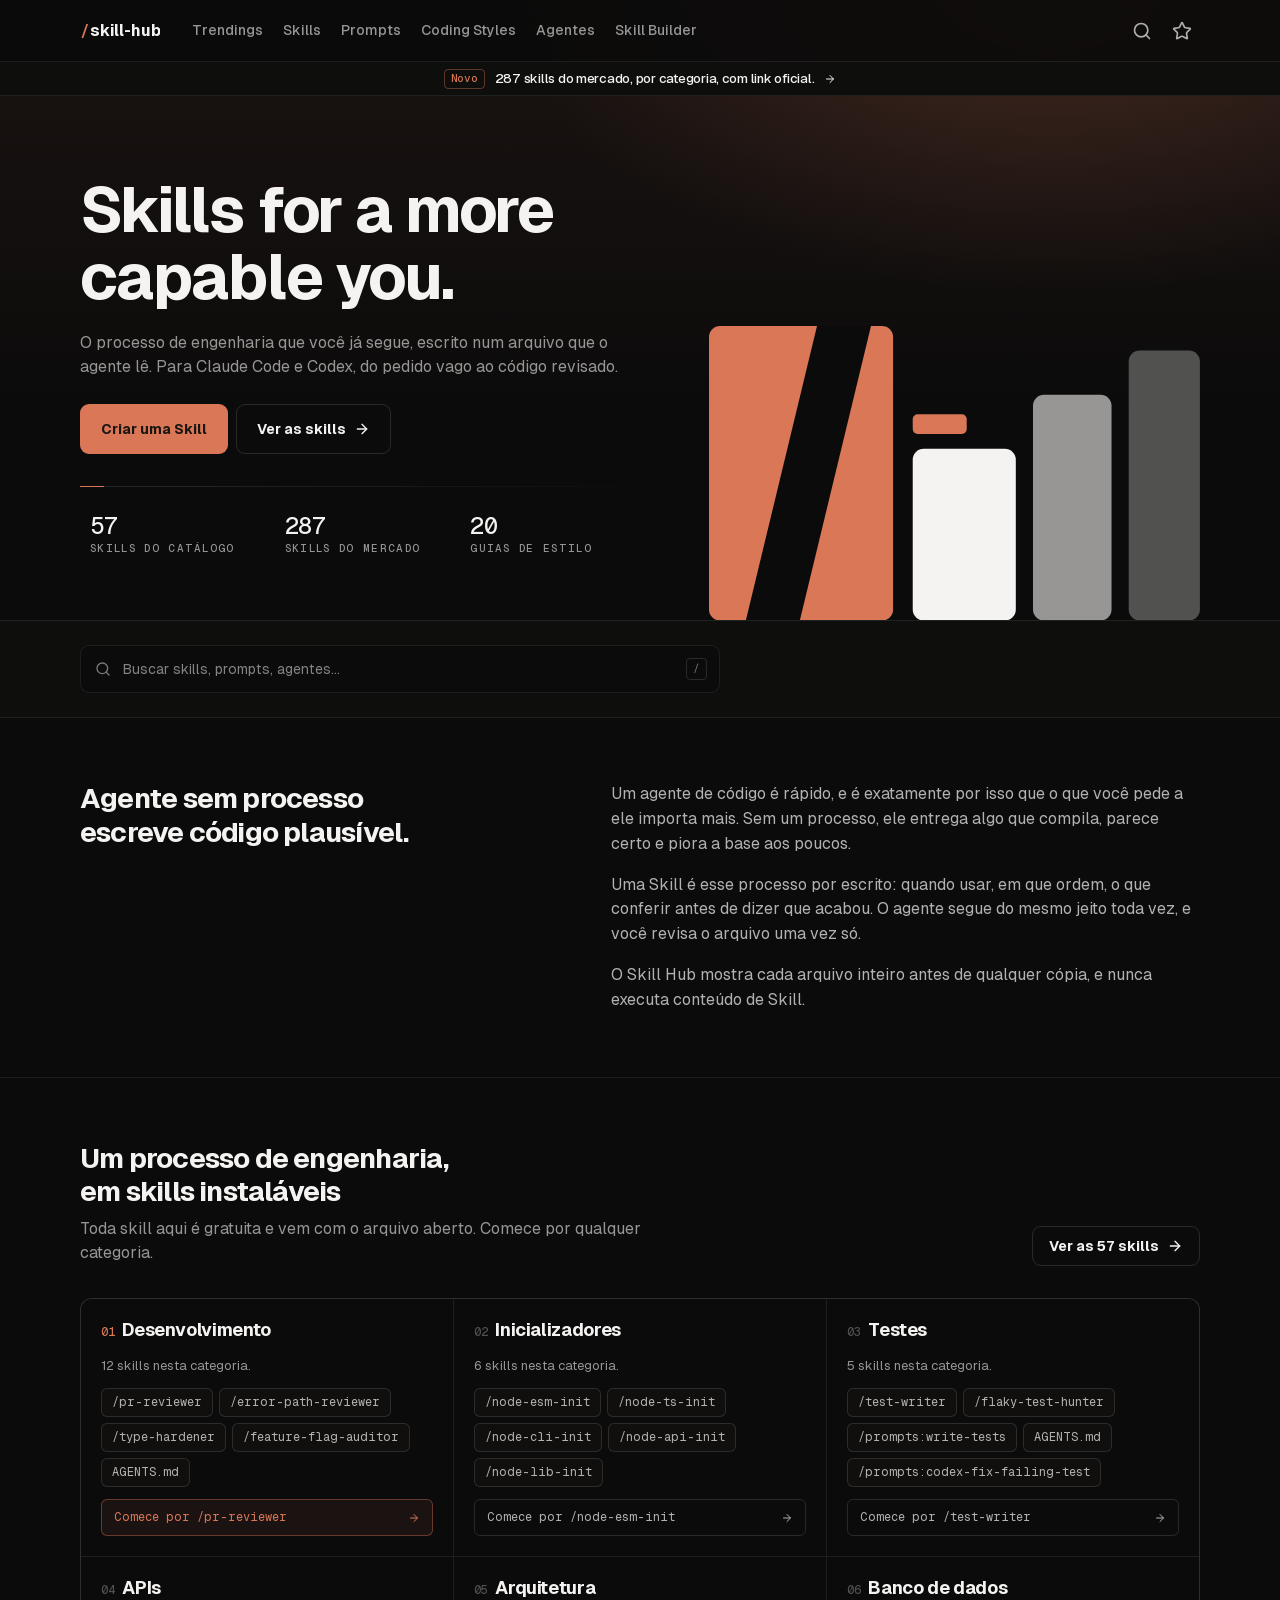
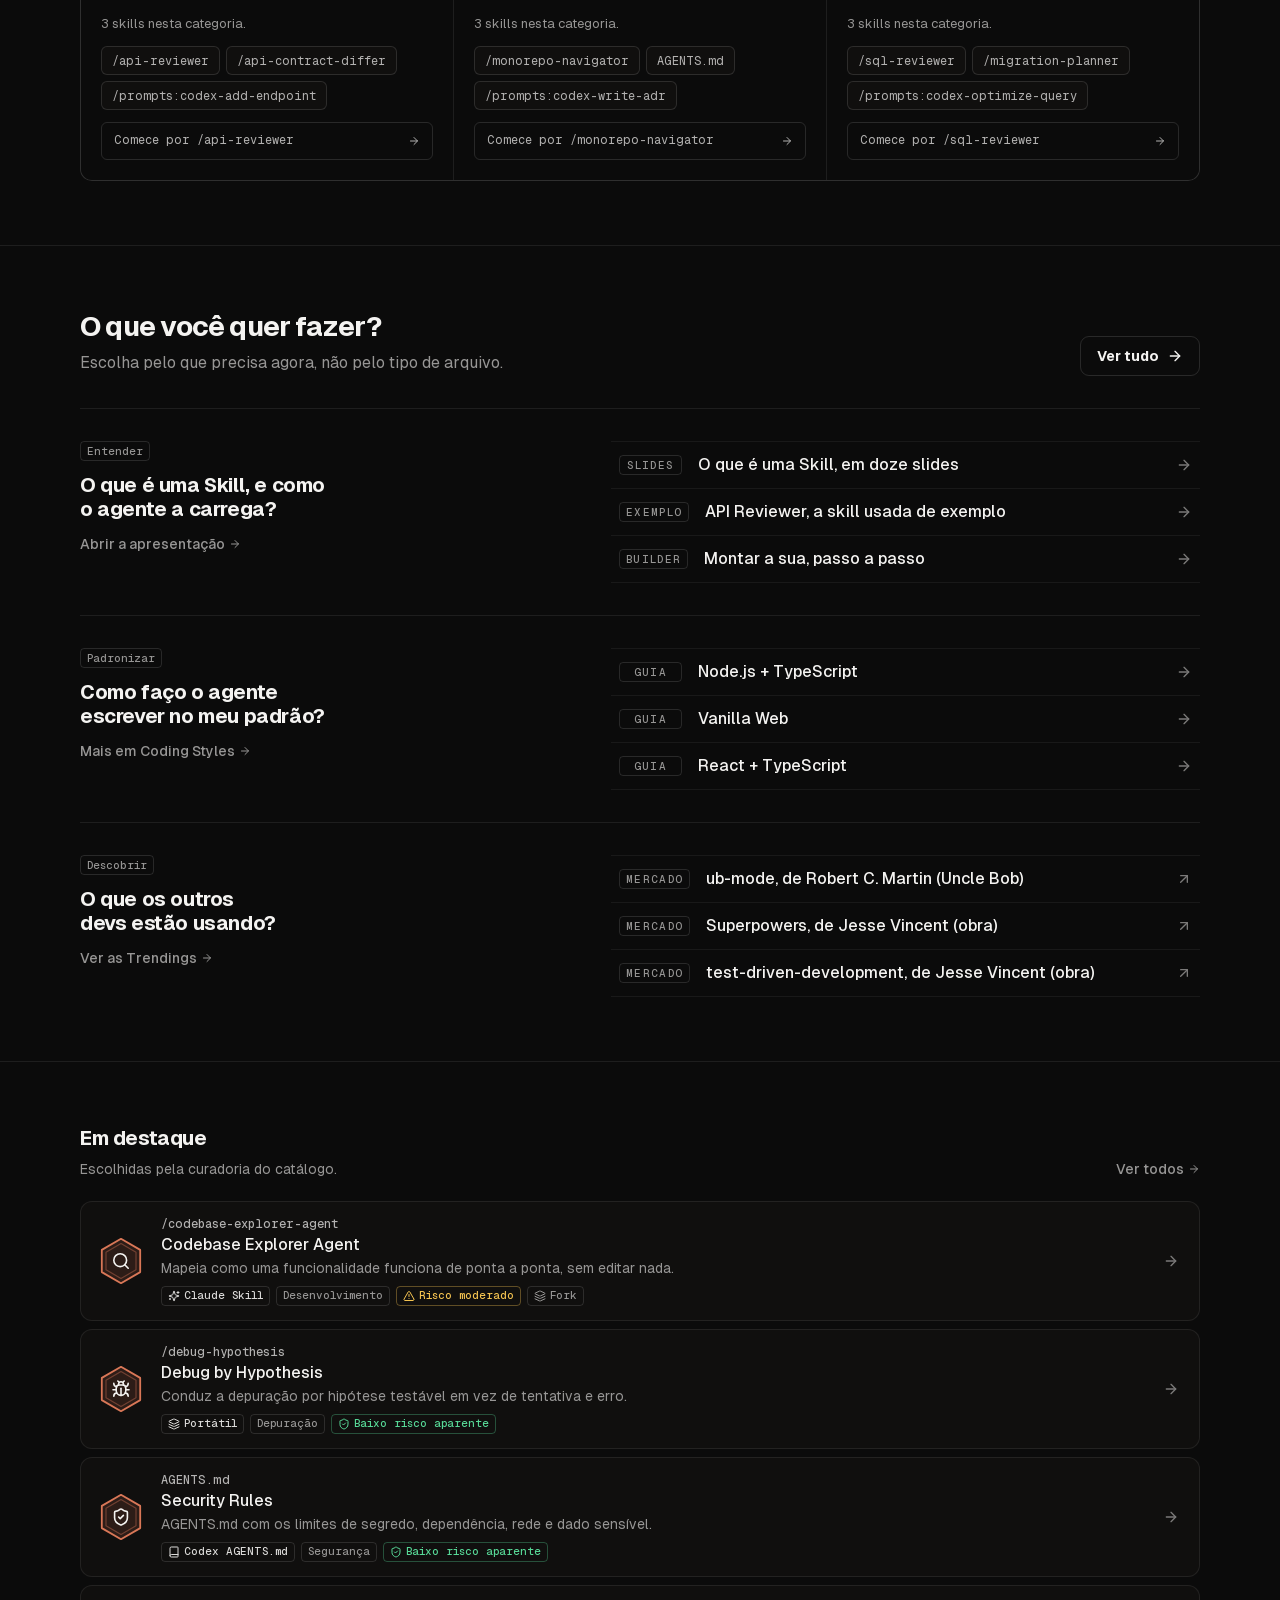
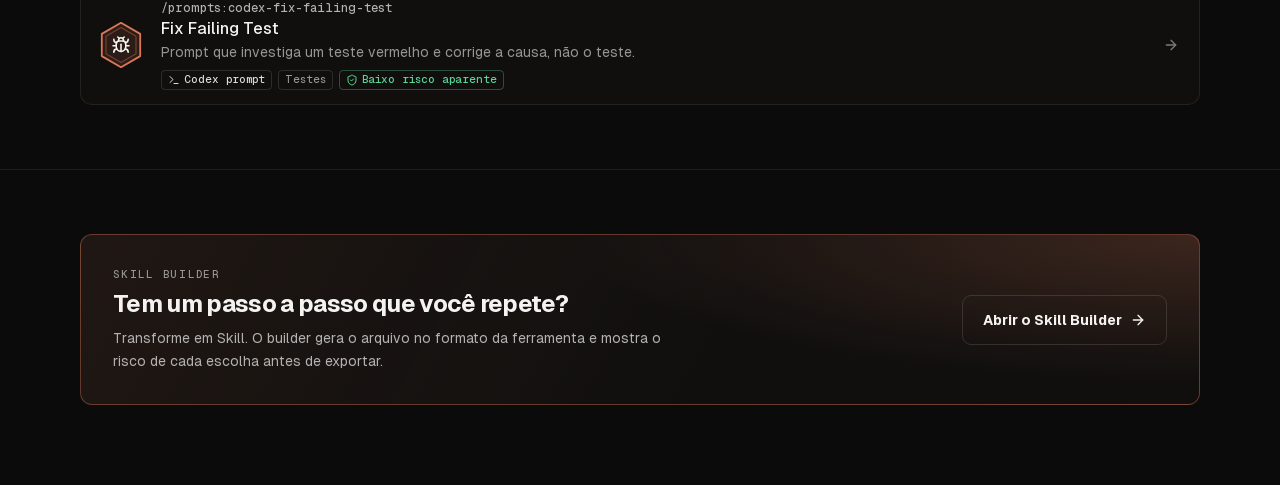
==== commit cb6ba8a2: "feat: home de landing, menu em árvore com subseções, Docker e mais de 50 skills de front e back - ho" ====
--- a/index.html
+++ b/index.html
@@ -16,13 +16,17 @@
 
   <link rel="icon" href="data:image/svg+xml,<svg xmlns='http://www.w3.org/2000/svg' viewBox='0 0 32 32'><rect width='32' height='32' rx='7' fill='%23d97757'/><path d='M12 25 20 7' stroke='%23191510' stroke-width='4' stroke-linecap='round'/></svg>">
 
-  <link rel="stylesheet" href="assets/css/01-tokens.css">
-  <link rel="stylesheet" href="assets/css/02-base.css">
-  <link rel="stylesheet" href="assets/css/03-layout.css">
-  <link rel="stylesheet" href="assets/css/04-components.css">
-  <link rel="stylesheet" href="assets/css/05-pages.css">
-  <link rel="stylesheet" href="assets/css/06-utilities.css">
-  <link rel="stylesheet" href="assets/css/07-responsive.css">
+  <!-- O ?v= de cada folha e script existe para furar o cache do navegador: sem
+       ele, quem já abriu uma versão anterior continua vendo o CSS e o JS antigos,
+       inclusive em file://. Ao publicar uma mudança visível, troque o valor em
+       todas as referências de uma vez. -->
+  <link rel="stylesheet" href="assets/css/01-tokens.css?v=2026-11-17-7">
+  <link rel="stylesheet" href="assets/css/02-base.css?v=2026-11-17-7">
+  <link rel="stylesheet" href="assets/css/03-layout.css?v=2026-11-17-7">
+  <link rel="stylesheet" href="assets/css/04-components.css?v=2026-11-17-7">
+  <link rel="stylesheet" href="assets/css/05-pages.css?v=2026-11-17-7">
+  <link rel="stylesheet" href="assets/css/06-utilities.css?v=2026-11-17-7">
+  <link rel="stylesheet" href="assets/css/07-responsive.css?v=2026-11-17-7">
 </head>
 <body>
   <a class="u-skip-link" href="#app">Ir para o conteúdo</a>
@@ -81,42 +85,42 @@
     <p class="noscript">O Skill Hub renderiza o catálogo e o Skill Builder no próprio navegador, sem backend. Ative o JavaScript para usá-lo.</p>
   </noscript>
 
-  <script src="assets/js/data/claude-skills.js"></script>
-  <script src="assets/js/data/claude-extra.js"></script>
-  <script src="assets/js/data/node-init.js"></script>
-  <script src="assets/js/data/codex-skills.js"></script>
-  <script src="assets/js/data/codex-extra.js"></script>
-  <script src="assets/js/data/prompts.js"></script>
-  <script src="assets/js/data/prompts-extra.js"></script>
-  <script src="assets/js/data/agents.js"></script>
-  <script src="assets/js/data/agents-extra.js"></script>
-  <script src="assets/js/data/coding-styles.js"></script>
-  <script src="assets/js/data/coding-styles-extra.js"></script>
-  <script src="assets/js/data/trending.js"></script>
-  <script src="assets/js/data/market-skills.js"></script>
-  <script src="assets/js/core.js"></script>
-  <script src="assets/js/icons.js"></script>
-  <script src="assets/js/formats.js"></script>
-  <script src="assets/js/zip.js"></script>
-  <script src="assets/js/markdown.js"></script>
-  <script src="assets/js/components.js"></script>
-  <script src="assets/js/catalog.js"></script>
-  <script src="assets/js/router.js"></script>
-  <script src="assets/js/pages/home.js"></script>
-  <script src="assets/js/pages/listing.js"></script>
-  <script src="assets/js/pages/detail.js"></script>
-  <script src="assets/js/builder/state.js"></script>
-  <script src="assets/js/builder/serialize.js"></script>
-  <script src="assets/js/builder/validate.js"></script>
-  <script src="assets/js/builder/steps.js"></script>
-  <script src="assets/js/builder/export.js"></script>
-  <script src="assets/js/pages/builder.js"></script>
-  <script src="assets/js/deck/morph.js"></script>
-  <script src="assets/js/deck/doodles.js"></script>
-  <script src="assets/js/deck/slides.js"></script>
-  <script src="assets/js/pages/deck.js"></script>
-  <script src="assets/js/pages/coding-styles.js"></script>
-  <script src="assets/js/pages/trending.js"></script>
-  <script src="assets/js/app.js"></script>
+  <script src="assets/js/data/claude-skills.js?v=2026-11-17-7"></script>
+  <script src="assets/js/data/claude-extra.js?v=2026-11-17-7"></script>
+  <script src="assets/js/data/node-init.js?v=2026-11-17-7"></script>
+  <script src="assets/js/data/codex-skills.js?v=2026-11-17-7"></script>
+  <script src="assets/js/data/codex-extra.js?v=2026-11-17-7"></script>
+  <script src="assets/js/data/prompts.js?v=2026-11-17-7"></script>
+  <script src="assets/js/data/prompts-extra.js?v=2026-11-17-7"></script>
+  <script src="assets/js/data/agents.js?v=2026-11-17-7"></script>
+  <script src="assets/js/data/agents-extra.js?v=2026-11-17-7"></script>
+  <script src="assets/js/data/coding-styles.js?v=2026-11-17-7"></script>
+  <script src="assets/js/data/coding-styles-extra.js?v=2026-11-17-7"></script>
+  <script src="assets/js/data/trending.js?v=2026-11-17-7"></script>
+  <script src="assets/js/data/market-skills.js?v=2026-11-17-7"></script>
+  <script src="assets/js/core.js?v=2026-11-17-7"></script>
+  <script src="assets/js/icons.js?v=2026-11-17-7"></script>
+  <script src="assets/js/formats.js?v=2026-11-17-7"></script>
+  <script src="assets/js/zip.js?v=2026-11-17-7"></script>
+  <script src="assets/js/markdown.js?v=2026-11-17-7"></script>
+  <script src="assets/js/components.js?v=2026-11-17-7"></script>
+  <script src="assets/js/catalog.js?v=2026-11-17-7"></script>
+  <script src="assets/js/router.js?v=2026-11-17-7"></script>
+  <script src="assets/js/pages/home.js?v=2026-11-17-7"></script>
+  <script src="assets/js/pages/listing.js?v=2026-11-17-7"></script>
+  <script src="assets/js/pages/detail.js?v=2026-11-17-7"></script>
+  <script src="assets/js/builder/state.js?v=2026-11-17-7"></script>
+  <script src="assets/js/builder/serialize.js?v=2026-11-17-7"></script>
+  <script src="assets/js/builder/validate.js?v=2026-11-17-7"></script>
+  <script src="assets/js/builder/steps.js?v=2026-11-17-7"></script>
+  <script src="assets/js/builder/export.js?v=2026-11-17-7"></script>
+  <script src="assets/js/pages/builder.js?v=2026-11-17-7"></script>
+  <script src="assets/js/deck/morph.js?v=2026-11-17-7"></script>
+  <script src="assets/js/deck/doodles.js?v=2026-11-17-7"></script>
+  <script src="assets/js/deck/slides.js?v=2026-11-17-7"></script>
+  <script src="assets/js/pages/deck.js?v=2026-11-17-7"></script>
+  <script src="assets/js/pages/coding-styles.js?v=2026-11-17-7"></script>
+  <script src="assets/js/pages/trending.js?v=2026-11-17-7"></script>
+  <script src="assets/js/app.js?v=2026-11-17-7"></script>
 </body>
 </html>
--- a/assets/css/01-tokens.css
+++ b/assets/css/01-tokens.css
@@ -75,6 +75,10 @@
   --accent-fill-foreground: #191510;
   --accent-text: #d97757;
   --accent-tint: #d9775729;
+  /* Só para os dois banners em degradê. Um pouco acima de tint e wash: a 8% a
+     luz sumia em alguns monitores; a 40% (já testado) ficou forte demais. */
+  --accent-glow: #d9775738;
+  --accent-haze: #d9775714;
   --accent-wash: #d9775714;
   --accent-line: #d9775766;
   --focus-ring: #d97757;
@@ -102,15 +106,15 @@
      - rule: régua que nasce cheia à esquerda e some à direita;
      - rule-center: régua que some nas duas pontas, para divisor solto. */
   --gradient-banner-top:
-    radial-gradient(60% 100% at 85% 0%, var(--accent-tint), transparent 70%),
-    linear-gradient(180deg, var(--accent-wash), transparent);
+    radial-gradient(60% 100% at 82% 0%, var(--accent-glow), transparent 70%),
+    linear-gradient(180deg, var(--accent-haze), transparent);
   --gradient-banner-panel:
-    radial-gradient(90% 140% at 100% 0%, var(--accent-tint), transparent 60%),
-    linear-gradient(120deg, var(--accent-wash), transparent 55%);
+    radial-gradient(90% 140% at 100% 0%, var(--accent-glow), transparent 62%),
+    linear-gradient(120deg, var(--accent-haze), transparent 58%);
   --gradient-rule: linear-gradient(90deg, var(--line-strong), transparent);
   --gradient-rule-center: linear-gradient(90deg, transparent, var(--line-strong), transparent);
   /* Altura da luz do topo e largura do traço de acento que abre uma régua. */
-  --banner-top-height: 360px;
+  --banner-top-height: 420px;
   --rule-tick: 24px;
 
   /* --- Tipografia --------------------------------------------------------- */
@@ -132,6 +136,8 @@
   --text-34: 34px;
   /* Hero: 34px no celular, 52px a partir de ~1040px de largura. */
   --text-display: clamp(34px, 5vw, 52px);
+  /* Só o título do hero da home: três linhas cheias em tela larga. */
+  --text-hero: clamp(38px, 5.2vw, 64px);
 
   --leading-tight: 1.05;
   --leading-snug: 1.2;
@@ -221,6 +227,9 @@
   --topbar-height: 62px;
   --page-max: 1120px;
   --page-pad: var(--space-32);
+  /* Margem lateral da home em tela larga: centra uma coluna de --page-max numa
+     seção que vai de borda a borda. O % é resolvido em quem usa o token. */
+  --home-gutter: max(var(--space-40), calc((100% - var(--page-max)) / 2));
 
   /* Apresentação. As duas barras são finas de propósito: cada pixel de cromo
      sai da altura do slide, e slide que não cabe vira rolagem no meio de uma
--- a/assets/css/03-layout.css
+++ b/assets/css/03-layout.css
@@ -238,46 +238,128 @@
   visibility: visible;
   transition-delay: 0s;
 }
+/* A árvore da pasta, no padrão do angular.dev: títulos de grupo em negrito e
+   uma linha guia vertical que desce do ícone da pasta aberta. O item atual
+   marca a linha com um trecho no acento.
+
+   A linha é um fundo de 1px, não uma borda: o contêiner tem overflow: hidden
+   para a animação de altura, e overflow corta na borda de dentro — uma borda
+   ficaria de fora, e o trecho do item atual seria cortado por cima dela. A
+   margem põe a linha no eixo do ícone: o recuo do link mais metade do ícone. */
 .nav__sub-inner {
   display: flex;
   flex-direction: column;
-  gap: var(--space-2);
+  gap: var(--space-10);
   min-height: 0;
   overflow: hidden;
-}
-.nav__sub[data-open="true"] .nav__sub-inner { padding: var(--space-2) 0 var(--space-6); }
+  margin-left: calc(var(--space-10) + var(--space-8) - 1px);
+  background: linear-gradient(var(--line-strong), var(--line-strong)) left top / 1px 100% no-repeat;
+}
+.nav__sub[data-open="true"] .nav__sub-inner { padding: var(--space-4) 0 var(--space-8); }
 .app-shell[data-sidebar="collapsed"] .nav__sub,
 .app-shell[data-sidebar="collapsed"] .nav__chevron { display: none; }
+
+.nav__group,
+.nav__tree {
+  display: grid;
+  gap: var(--space-2);
+}
+/* Item de grid não encolhe abaixo do conteúdo: sem isto um rótulo comprido
+   alarga o item, as reticências nunca entram e o texto é cortado seco. */
+.nav__group > *,
+.nav__tree > * { min-width: 0; }
+.nav__group-title {
+  padding: var(--space-6) var(--space-10) var(--space-2) var(--space-14);
+  color: var(--foreground);
+  font-size: var(--text-13);
+  font-weight: 700;
+  line-height: 1.375;
+}
 .nav__sublink {
-  display: flex;
-  align-items: baseline;
-  gap: var(--space-10);
-  padding: var(--space-6) var(--space-10) var(--space-6) var(--space-32);
-  border-radius: var(--radius-sm);
+  position: relative;
+  display: block;
+  padding: var(--space-6) var(--space-10) var(--space-6) var(--space-14);
+  border-radius: 0 var(--radius-sm) var(--radius-sm) 0;
   color: var(--fg-muted);
   font-size: var(--text-13);
   line-height: 1.375;
   transition: background-color var(--duration-fast) var(--ease-standard),
               color var(--duration-fast) var(--ease-standard);
 }
-.nav__sublink:hover,
-.nav__sublink[aria-current] {
+.nav__sublink > span {
+  display: block;
+  overflow: hidden;
+  text-overflow: ellipsis;
+  white-space: nowrap;
+}
+/* O trecho da linha guia: 2px sobre a linha de 1px, só no item atual. */
+.nav__sublink::before {
+  content: "";
+  position: absolute;
+  top: var(--space-4);
+  bottom: var(--space-4);
+  left: 0;
+  width: 2px;
+  border-radius: var(--radius-full);
+  background: transparent;
+  transition: background-color var(--duration-fast) var(--ease-standard);
+}
+.nav__sublink:hover {
   background: var(--hover);
   color: var(--foreground);
 }
-.nav__sublink span:last-child {
-  overflow: hidden;
-  text-overflow: ellipsis;
-  white-space: nowrap;
-}
-.nav__subindex {
+.nav__sublink[aria-current] { color: var(--foreground); }
+.nav__sublink[aria-current]::before { background: var(--accent-fill); }
+
+/* Item com subseções: o link e, à direita, a seta que abre a subárvore. */
+.nav__branch-head {
+  display: flex;
+  align-items: center;
+}
+.nav__branch-head .nav__sublink {
+  flex: 1;
+  min-width: 0;
+}
+.nav__twisty {
   flex: 0 0 auto;
-  min-width: 2ch;
-  color: var(--fg-faint);
-  font-family: var(--font-mono);
-  font-size: var(--text-11);
-  text-align: right;
-}
+  display: grid;
+  place-items: center;
+  width: var(--space-24);
+  height: var(--space-24);
+  margin-right: var(--space-6);
+  border-radius: var(--radius-xs);
+  color: var(--fg-label);
+  transition: background-color var(--duration-fast) var(--ease-standard),
+              color var(--duration-fast) var(--ease-standard);
+}
+.nav__twisty:hover { background: var(--hover); color: var(--foreground); }
+.nav__twisty .icon {
+  width: 14px;
+  height: 14px;
+  transition: transform var(--duration-normal) var(--ease-standard);
+}
+.nav__twisty[aria-expanded="true"] .icon { transform: rotate(90deg); }
+/* A subárvore abre como a pasta: altura por grid-template-rows, e tem a sua
+   própria linha guia, recuada até o começo do texto do item de cima. */
+.nav__collapse {
+  display: grid;
+  grid-template-rows: 0fr;
+  visibility: hidden;
+  transition: grid-template-rows var(--duration-normal) var(--ease-standard),
+              visibility 0s linear var(--duration-normal);
+}
+.nav__collapse[data-open="true"] {
+  grid-template-rows: 1fr;
+  visibility: visible;
+  transition-delay: 0s;
+}
+.nav__tree--nested {
+  min-height: 0;
+  overflow: hidden;
+  margin-left: var(--space-14);
+  background: linear-gradient(var(--line), var(--line)) left top / 1px 100% no-repeat;
+}
+.nav__collapse[data-open="true"] .nav__tree--nested { padding: var(--space-2) 0 var(--space-4); }
 
 .nav__divider {
   height: 1px;
@@ -342,7 +424,9 @@
 .main::before {
   content: "";
   position: absolute;
-  inset: 0 0 auto 0;
+  top: 0;
+  right: 0;
+  left: 0;
   height: var(--banner-top-height);
   background: var(--gradient-banner-top);
   pointer-events: none;
--- a/assets/css/05-pages.css
+++ b/assets/css/05-pages.css
@@ -26,9 +26,9 @@
 /* A largura limita o TÍTULO, não a coluna: mantém o hero em poucas linhas
    cheias sem estreitar o subtítulo e a busca. */
 .hero__title {
-  margin: var(--space-12) 0 var(--space-16);
-  max-width: 14ch;
-  font-size: var(--text-display);
+  margin: 0 0 var(--space-20);
+  max-width: 11ch;
+  font-size: var(--text-hero);
   line-height: var(--leading-tight);
   letter-spacing: var(--tracking-display);
 }
@@ -65,6 +65,107 @@
 .hero-art__ink { fill: var(--foreground); }
 .hero-art__mid { fill: var(--fg-muted); }
 .hero-art__faint { fill: var(--fg-faint); }
+
+/* --- Home: faixa de anúncio e cabeçalho ------------------------------------ */
+
+/* Barra fina no alto da página: etiqueta, uma frase e seta. Uma só. */
+.announce {
+  display: flex;
+  align-items: center;
+  justify-content: center;
+  gap: var(--space-10);
+  min-height: var(--space-32);
+  margin-bottom: var(--space-40);
+  padding: var(--space-6) var(--space-16);
+  border: 1px solid var(--line);
+  border-radius: var(--radius);
+  background: var(--band);
+  color: var(--foreground);
+  font-size: var(--text-13);
+  font-weight: 500;
+  letter-spacing: -.02em;
+}
+.announce__arrow { transition: transform var(--duration-fast) var(--ease-standard); }
+.announce:hover .announce__arrow { transform: translateX(2px); }
+
+/* Links do cabeçalho da home. Escondidos por padrão: só existem onde a sidebar
+   saiu (bloco de tela larga, abaixo). */
+.topnav { display: none; }
+.topnav__brand { min-height: 0; padding: 0; margin-right: var(--space-12); }
+.topnav__link {
+  color: var(--fg-muted);
+  font-size: var(--text-14);
+  font-weight: 500;
+  transition: color var(--duration-fast) var(--ease-standard);
+}
+.topnav__link:hover { color: var(--foreground); }
+
+/* A moldura da home em tela larga, como numa landing: o menu lateral sai, os
+   links vão para o cabeçalho e cada seção vai de borda a borda, com o conteúdo
+   centrado numa coluna. Só de 1180px para cima — abaixo disso a sidebar já é a
+   navegação do celular e do tablet, e sem ela não haveria menu.
+
+   O [data-sidebar] a mais no primeiro seletor é a mesma razão do modo
+   apresentação: ganhar da regra de sidebar recolhida sem depender da ordem. */
+@media (min-width: 1180px) {
+  .app-shell[data-home="on"][data-sidebar] { --sidebar-width: 0px; }
+  /* Sem o padding a coluna fica de fato com 0px: com ele, sobravam 24px de
+     sidebar invisível por cima do começo do conteúdo. */
+  .app-shell[data-home="on"] .sidebar {
+    visibility: hidden;
+    padding-inline: 0;
+    border-right-width: 0;
+  }
+  .app-shell[data-home="on"] .topbar__toggle { display: none; }
+  .app-shell[data-home="on"] .topbar { padding-inline: var(--home-gutter); }
+  .app-shell[data-home="on"] .topnav {
+    display: flex;
+    align-items: center;
+    gap: var(--space-20);
+  }
+  .app-shell[data-home="on"] .page {
+    max-width: none;
+    padding: 0 0 var(--space-80);
+  }
+
+  .home > .announce {
+    margin: 0;
+    border-width: 0 0 1px;
+    border-radius: 0;
+  }
+  .home > .hero,
+  .home > .home__searchband,
+  .home__results > *,
+  .home__sections > .section,
+  .home__sections > .home__cta,
+  #home-favorites > .section { padding-inline: var(--home-gutter); }
+
+  .home > .hero {
+    grid-template-columns: minmax(0, 6fr) minmax(0, 5fr);
+    align-items: end;
+    padding-top: var(--space-80);
+  }
+  .home .hero__content { padding-bottom: var(--space-64); }
+  /* A arte encosta na linha de baixo do hero, como a foto da referência. */
+  .home .hero__art { align-self: end; }
+  .home .hero-art { display: block; }
+  .home > .home__searchband {
+    margin-top: 0;
+    padding-block: var(--space-24);
+    border-block: 1px solid var(--line);
+    background: var(--band);
+  }
+  /* Borda a borda, a régua de seção vira uma linha inteira: o traço de acento
+     ficaria colado na borda da janela. */
+  .home .section {
+    margin-top: 0;
+    padding-block: var(--space-64);
+    border-top: 1px solid var(--line);
+    background-image: none;
+  }
+  .home__sections > .section:first-child { border-top: 0; }
+  .home .home__cta { margin-top: 0; padding-top: var(--space-64); border-top: 1px solid var(--line); }
+}
 
 /* --- Home: a tese ---------------------------------------------------------- */
 
@@ -212,6 +313,12 @@
 /* Separa as skills hospedadas aqui das do mercado, na mesma lista. */
 .listing__sublabel { margin: var(--space-32) 0 var(--space-12); }
 .listing__sublabel:first-child { margin-top: 0; }
+/* Subseções de uma categoria (Coding style): mais juntas que as seções de página. */
+.listing__groups > .section {
+  margin-top: var(--space-32);
+  padding-top: var(--space-24);
+}
+.listing__groups > .section:first-child { margin-top: 0; }
 .listing__filters {
   display: grid;
   gap: var(--space-10);
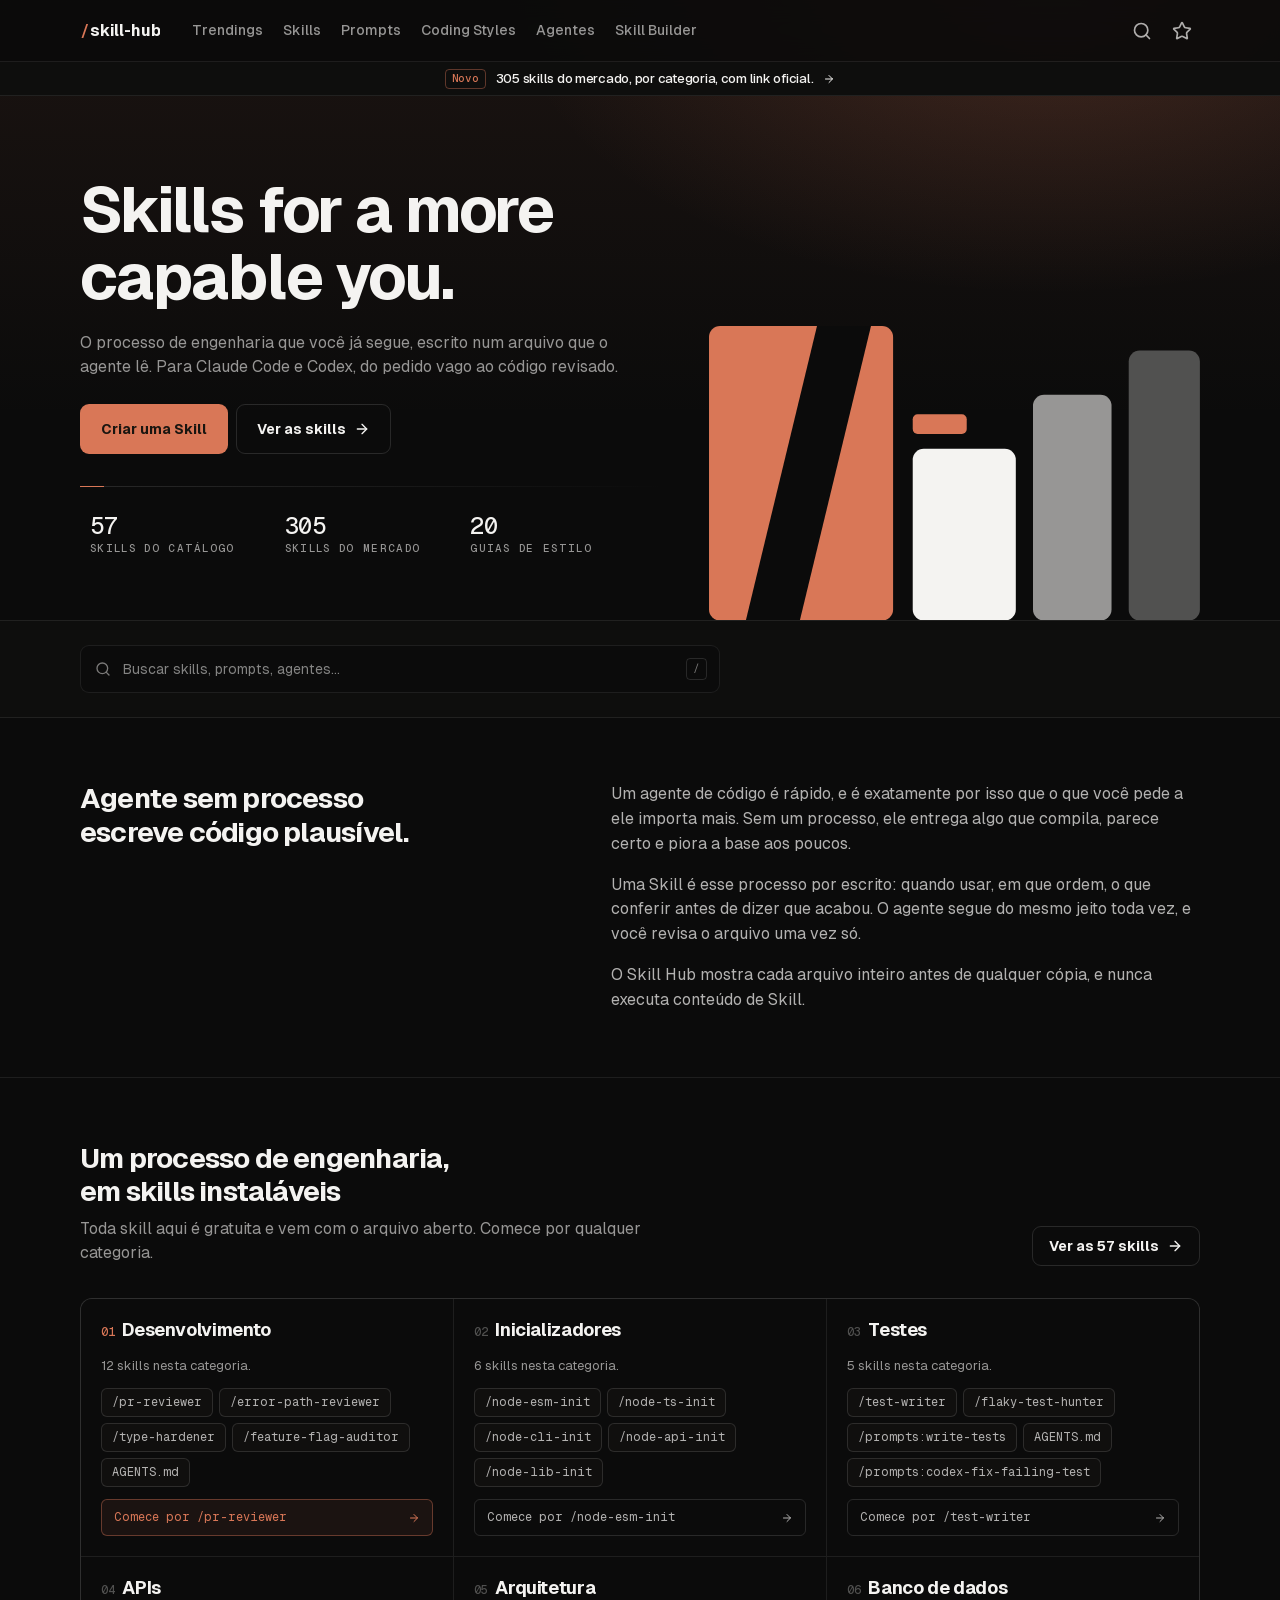
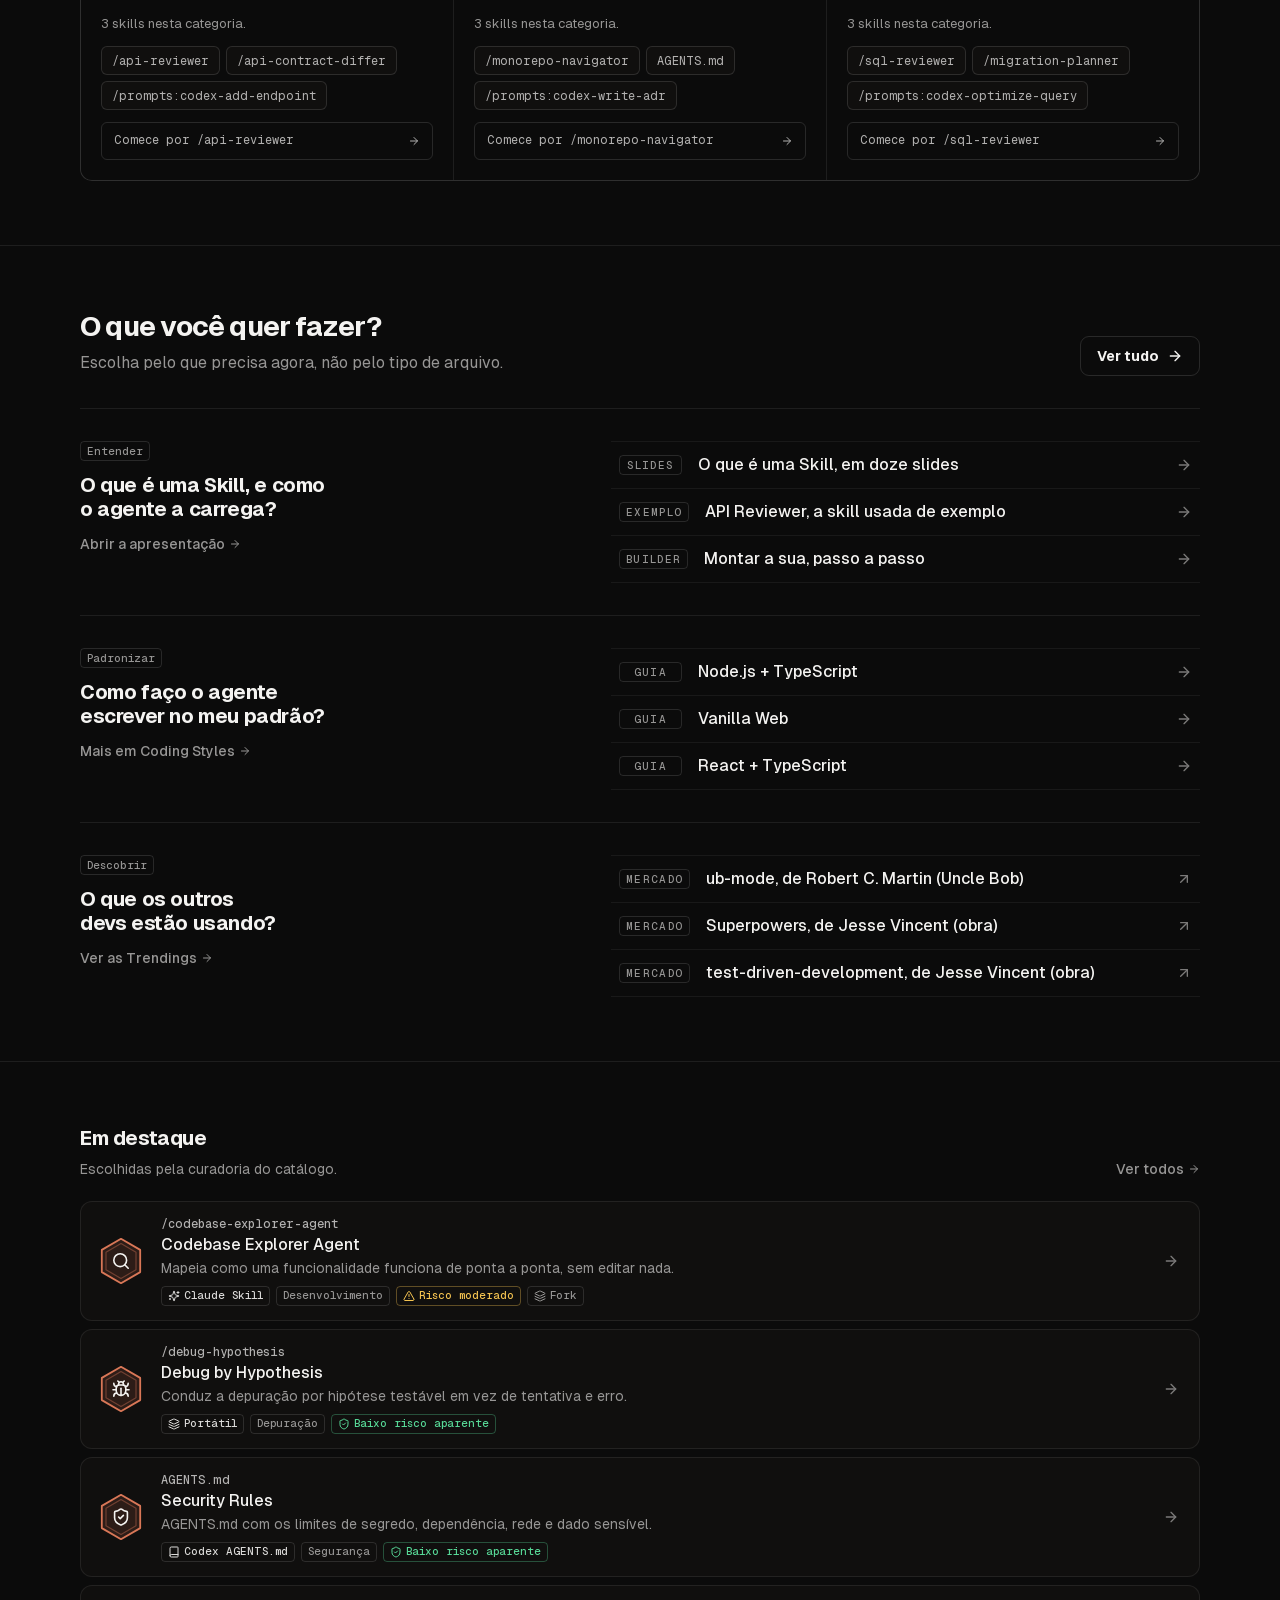
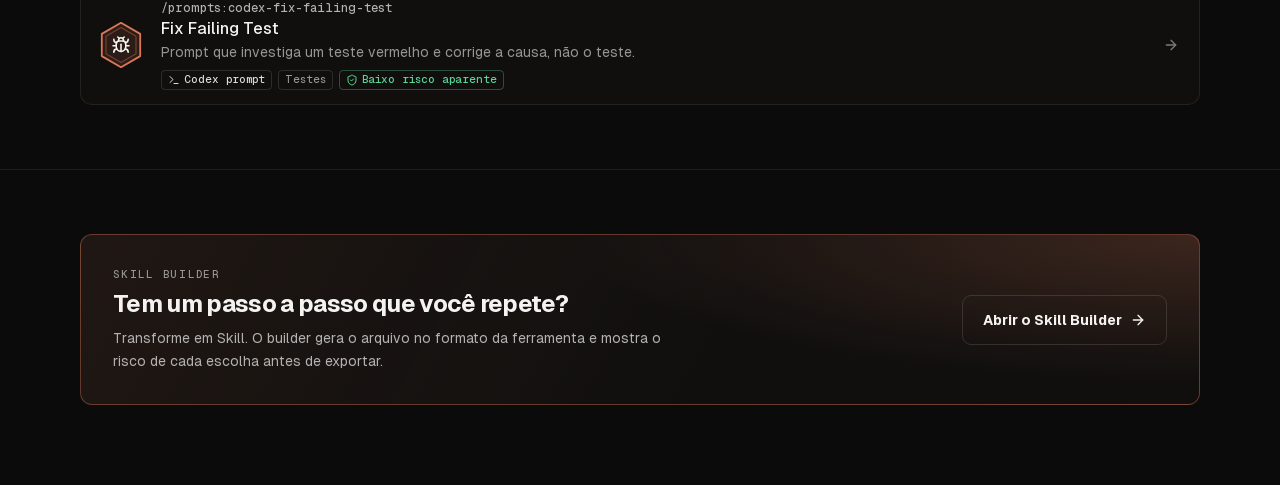
==== commit 3985e80c: "feat: seção de PWA em Skills, com 18 skills do mercado A categoria PWA entra em Stacks, depois de Mo" ====
--- a/index.html
+++ b/index.html
@@ -20,13 +20,13 @@
        ele, quem já abriu uma versão anterior continua vendo o CSS e o JS antigos,
        inclusive em file://. Ao publicar uma mudança visível, troque o valor em
        todas as referências de uma vez. -->
-  <link rel="stylesheet" href="assets/css/01-tokens.css?v=2026-11-17-7">
-  <link rel="stylesheet" href="assets/css/02-base.css?v=2026-11-17-7">
-  <link rel="stylesheet" href="assets/css/03-layout.css?v=2026-11-17-7">
-  <link rel="stylesheet" href="assets/css/04-components.css?v=2026-11-17-7">
-  <link rel="stylesheet" href="assets/css/05-pages.css?v=2026-11-17-7">
-  <link rel="stylesheet" href="assets/css/06-utilities.css?v=2026-11-17-7">
-  <link rel="stylesheet" href="assets/css/07-responsive.css?v=2026-11-17-7">
+  <link rel="stylesheet" href="assets/css/01-tokens.css?v=2026-11-17-8">
+  <link rel="stylesheet" href="assets/css/02-base.css?v=2026-11-17-8">
+  <link rel="stylesheet" href="assets/css/03-layout.css?v=2026-11-17-8">
+  <link rel="stylesheet" href="assets/css/04-components.css?v=2026-11-17-8">
+  <link rel="stylesheet" href="assets/css/05-pages.css?v=2026-11-17-8">
+  <link rel="stylesheet" href="assets/css/06-utilities.css?v=2026-11-17-8">
+  <link rel="stylesheet" href="assets/css/07-responsive.css?v=2026-11-17-8">
 </head>
 <body>
   <a class="u-skip-link" href="#app">Ir para o conteúdo</a>
@@ -85,42 +85,42 @@
     <p class="noscript">O Skill Hub renderiza o catálogo e o Skill Builder no próprio navegador, sem backend. Ative o JavaScript para usá-lo.</p>
   </noscript>
 
-  <script src="assets/js/data/claude-skills.js?v=2026-11-17-7"></script>
-  <script src="assets/js/data/claude-extra.js?v=2026-11-17-7"></script>
-  <script src="assets/js/data/node-init.js?v=2026-11-17-7"></script>
-  <script src="assets/js/data/codex-skills.js?v=2026-11-17-7"></script>
-  <script src="assets/js/data/codex-extra.js?v=2026-11-17-7"></script>
-  <script src="assets/js/data/prompts.js?v=2026-11-17-7"></script>
-  <script src="assets/js/data/prompts-extra.js?v=2026-11-17-7"></script>
-  <script src="assets/js/data/agents.js?v=2026-11-17-7"></script>
-  <script src="assets/js/data/agents-extra.js?v=2026-11-17-7"></script>
-  <script src="assets/js/data/coding-styles.js?v=2026-11-17-7"></script>
-  <script src="assets/js/data/coding-styles-extra.js?v=2026-11-17-7"></script>
-  <script src="assets/js/data/trending.js?v=2026-11-17-7"></script>
-  <script src="assets/js/data/market-skills.js?v=2026-11-17-7"></script>
-  <script src="assets/js/core.js?v=2026-11-17-7"></script>
-  <script src="assets/js/icons.js?v=2026-11-17-7"></script>
-  <script src="assets/js/formats.js?v=2026-11-17-7"></script>
-  <script src="assets/js/zip.js?v=2026-11-17-7"></script>
-  <script src="assets/js/markdown.js?v=2026-11-17-7"></script>
-  <script src="assets/js/components.js?v=2026-11-17-7"></script>
-  <script src="assets/js/catalog.js?v=2026-11-17-7"></script>
-  <script src="assets/js/router.js?v=2026-11-17-7"></script>
-  <script src="assets/js/pages/home.js?v=2026-11-17-7"></script>
-  <script src="assets/js/pages/listing.js?v=2026-11-17-7"></script>
-  <script src="assets/js/pages/detail.js?v=2026-11-17-7"></script>
-  <script src="assets/js/builder/state.js?v=2026-11-17-7"></script>
-  <script src="assets/js/builder/serialize.js?v=2026-11-17-7"></script>
-  <script src="assets/js/builder/validate.js?v=2026-11-17-7"></script>
-  <script src="assets/js/builder/steps.js?v=2026-11-17-7"></script>
-  <script src="assets/js/builder/export.js?v=2026-11-17-7"></script>
-  <script src="assets/js/pages/builder.js?v=2026-11-17-7"></script>
-  <script src="assets/js/deck/morph.js?v=2026-11-17-7"></script>
-  <script src="assets/js/deck/doodles.js?v=2026-11-17-7"></script>
-  <script src="assets/js/deck/slides.js?v=2026-11-17-7"></script>
-  <script src="assets/js/pages/deck.js?v=2026-11-17-7"></script>
-  <script src="assets/js/pages/coding-styles.js?v=2026-11-17-7"></script>
-  <script src="assets/js/pages/trending.js?v=2026-11-17-7"></script>
-  <script src="assets/js/app.js?v=2026-11-17-7"></script>
+  <script src="assets/js/data/claude-skills.js?v=2026-11-17-8"></script>
+  <script src="assets/js/data/claude-extra.js?v=2026-11-17-8"></script>
+  <script src="assets/js/data/node-init.js?v=2026-11-17-8"></script>
+  <script src="assets/js/data/codex-skills.js?v=2026-11-17-8"></script>
+  <script src="assets/js/data/codex-extra.js?v=2026-11-17-8"></script>
+  <script src="assets/js/data/prompts.js?v=2026-11-17-8"></script>
+  <script src="assets/js/data/prompts-extra.js?v=2026-11-17-8"></script>
+  <script src="assets/js/data/agents.js?v=2026-11-17-8"></script>
+  <script src="assets/js/data/agents-extra.js?v=2026-11-17-8"></script>
+  <script src="assets/js/data/coding-styles.js?v=2026-11-17-8"></script>
+  <script src="assets/js/data/coding-styles-extra.js?v=2026-11-17-8"></script>
+  <script src="assets/js/data/trending.js?v=2026-11-17-8"></script>
+  <script src="assets/js/data/market-skills.js?v=2026-11-17-8"></script>
+  <script src="assets/js/core.js?v=2026-11-17-8"></script>
+  <script src="assets/js/icons.js?v=2026-11-17-8"></script>
+  <script src="assets/js/formats.js?v=2026-11-17-8"></script>
+  <script src="assets/js/zip.js?v=2026-11-17-8"></script>
+  <script src="assets/js/markdown.js?v=2026-11-17-8"></script>
+  <script src="assets/js/components.js?v=2026-11-17-8"></script>
+  <script src="assets/js/catalog.js?v=2026-11-17-8"></script>
+  <script src="assets/js/router.js?v=2026-11-17-8"></script>
+  <script src="assets/js/pages/home.js?v=2026-11-17-8"></script>
+  <script src="assets/js/pages/listing.js?v=2026-11-17-8"></script>
+  <script src="assets/js/pages/detail.js?v=2026-11-17-8"></script>
+  <script src="assets/js/builder/state.js?v=2026-11-17-8"></script>
+  <script src="assets/js/builder/serialize.js?v=2026-11-17-8"></script>
+  <script src="assets/js/builder/validate.js?v=2026-11-17-8"></script>
+  <script src="assets/js/builder/steps.js?v=2026-11-17-8"></script>
+  <script src="assets/js/builder/export.js?v=2026-11-17-8"></script>
+  <script src="assets/js/pages/builder.js?v=2026-11-17-8"></script>
+  <script src="assets/js/deck/morph.js?v=2026-11-17-8"></script>
+  <script src="assets/js/deck/doodles.js?v=2026-11-17-8"></script>
+  <script src="assets/js/deck/slides.js?v=2026-11-17-8"></script>
+  <script src="assets/js/pages/deck.js?v=2026-11-17-8"></script>
+  <script src="assets/js/pages/coding-styles.js?v=2026-11-17-8"></script>
+  <script src="assets/js/pages/trending.js?v=2026-11-17-8"></script>
+  <script src="assets/js/app.js?v=2026-11-17-8"></script>
 </body>
 </html>
